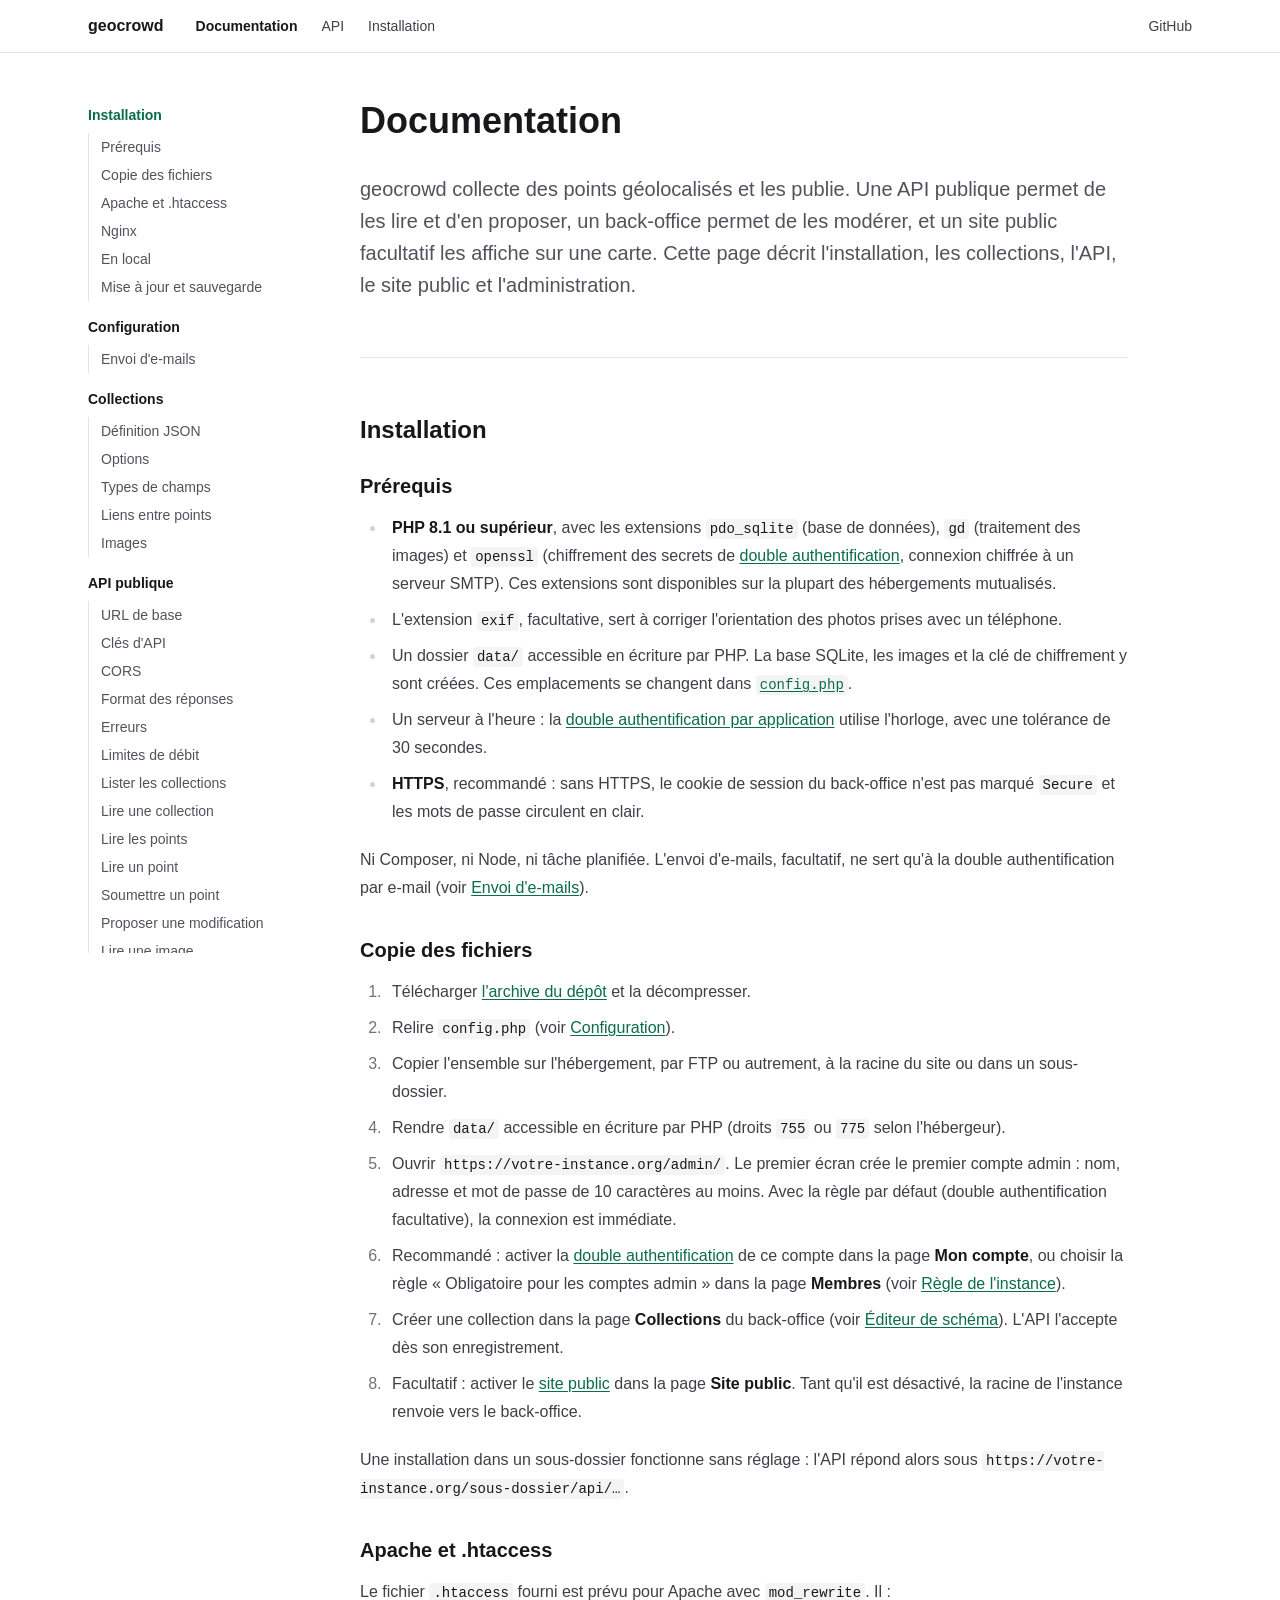
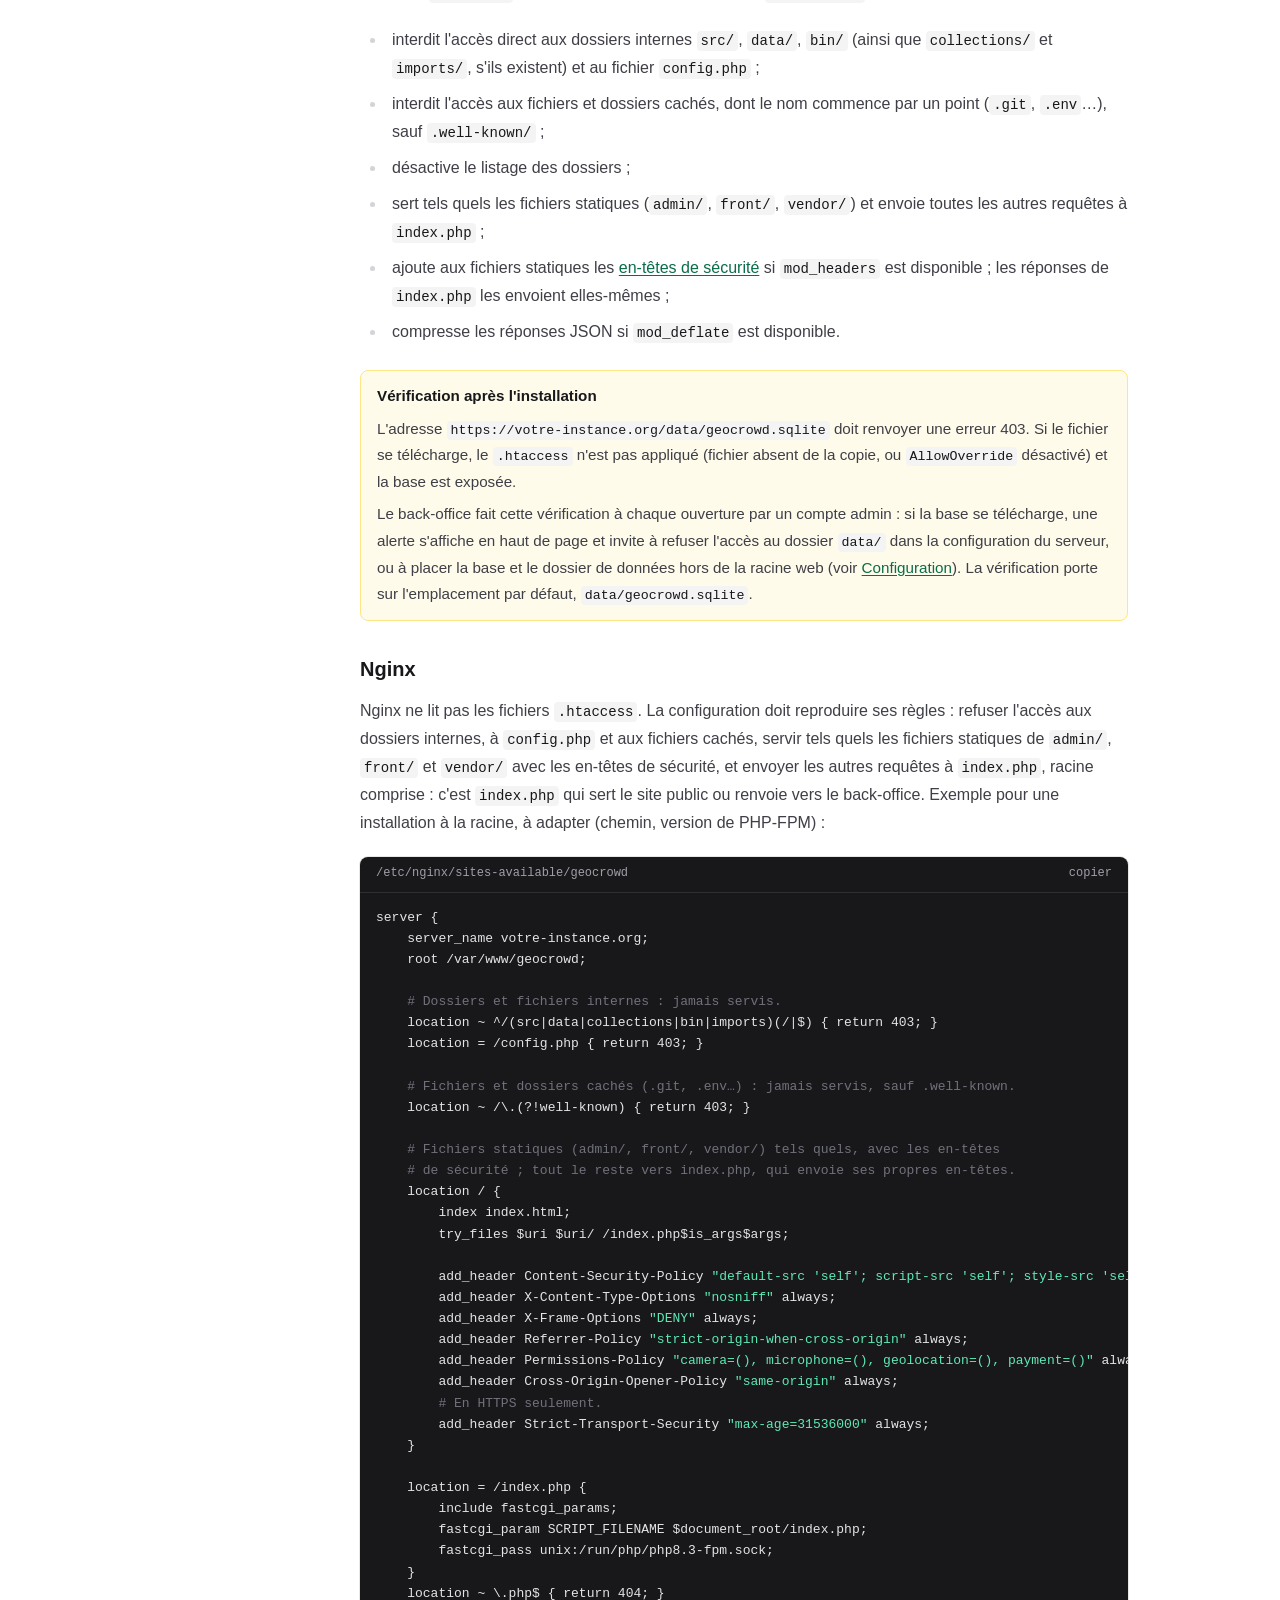
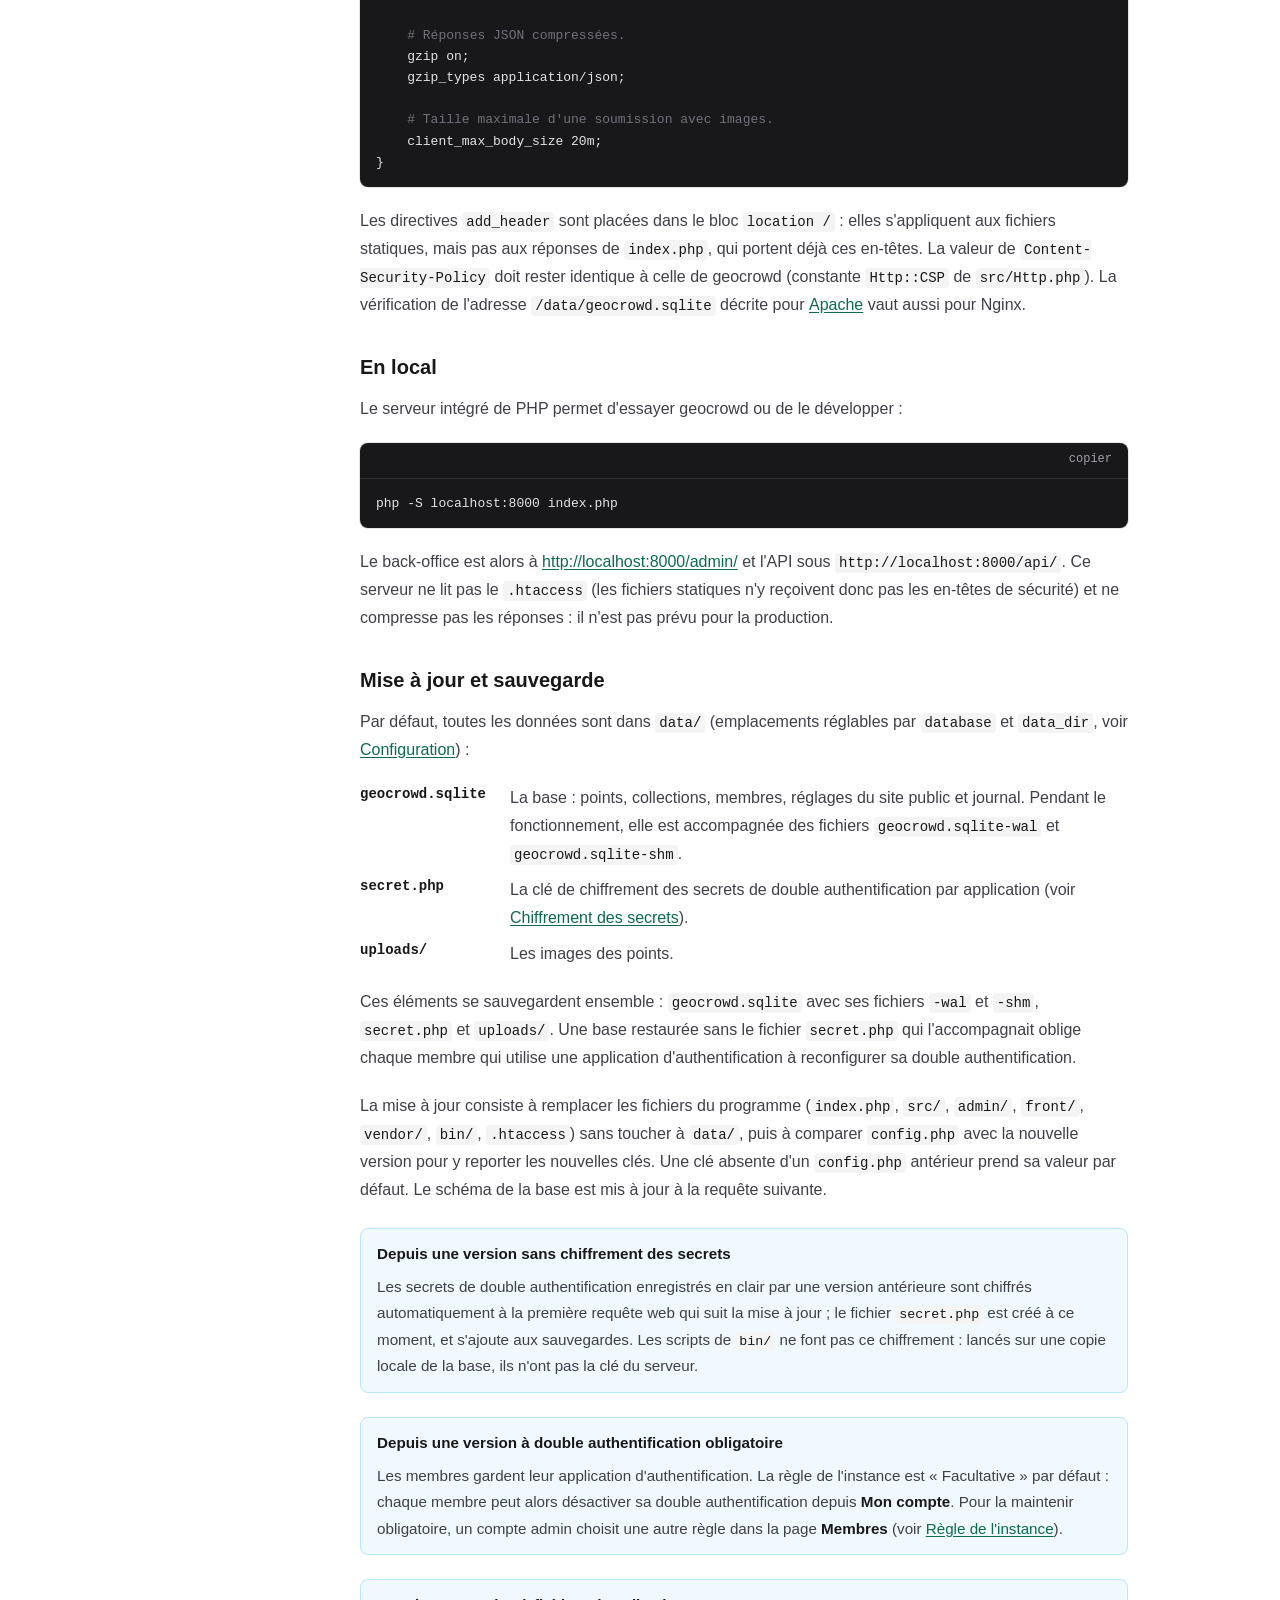
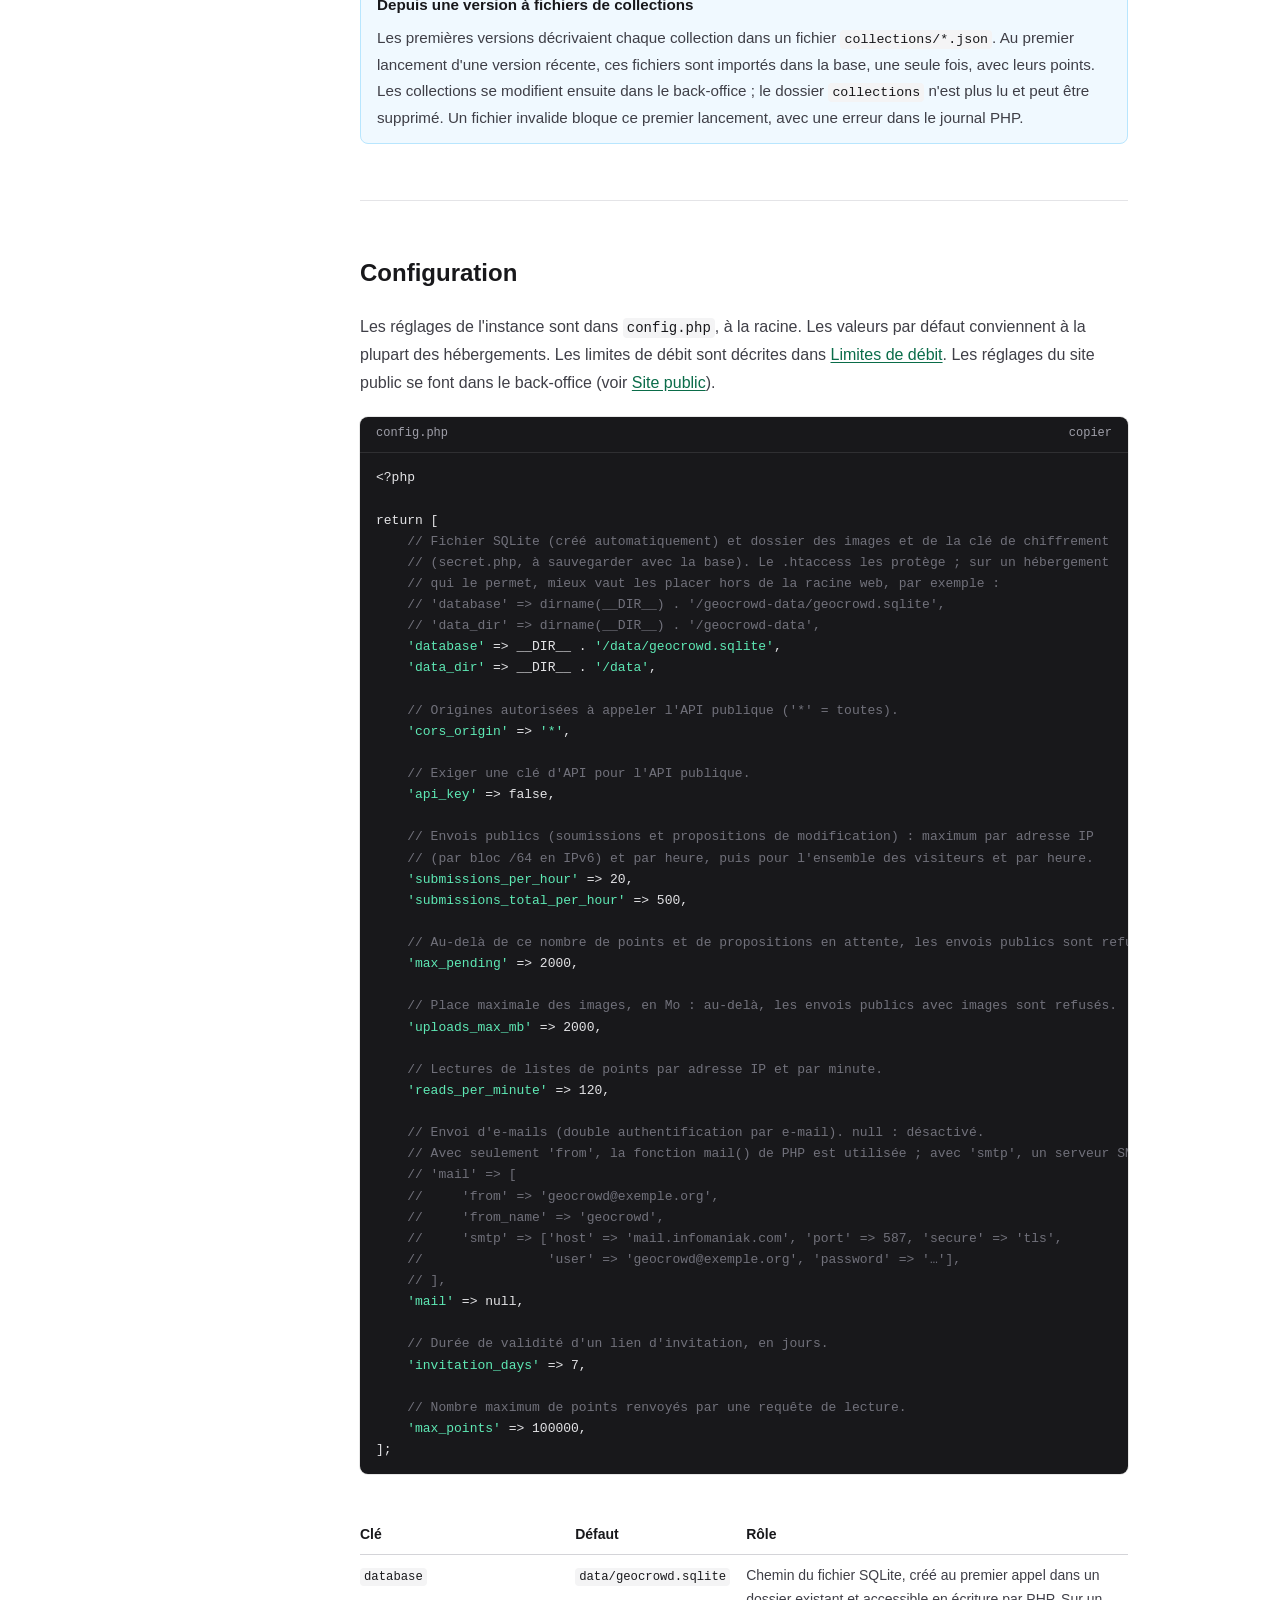
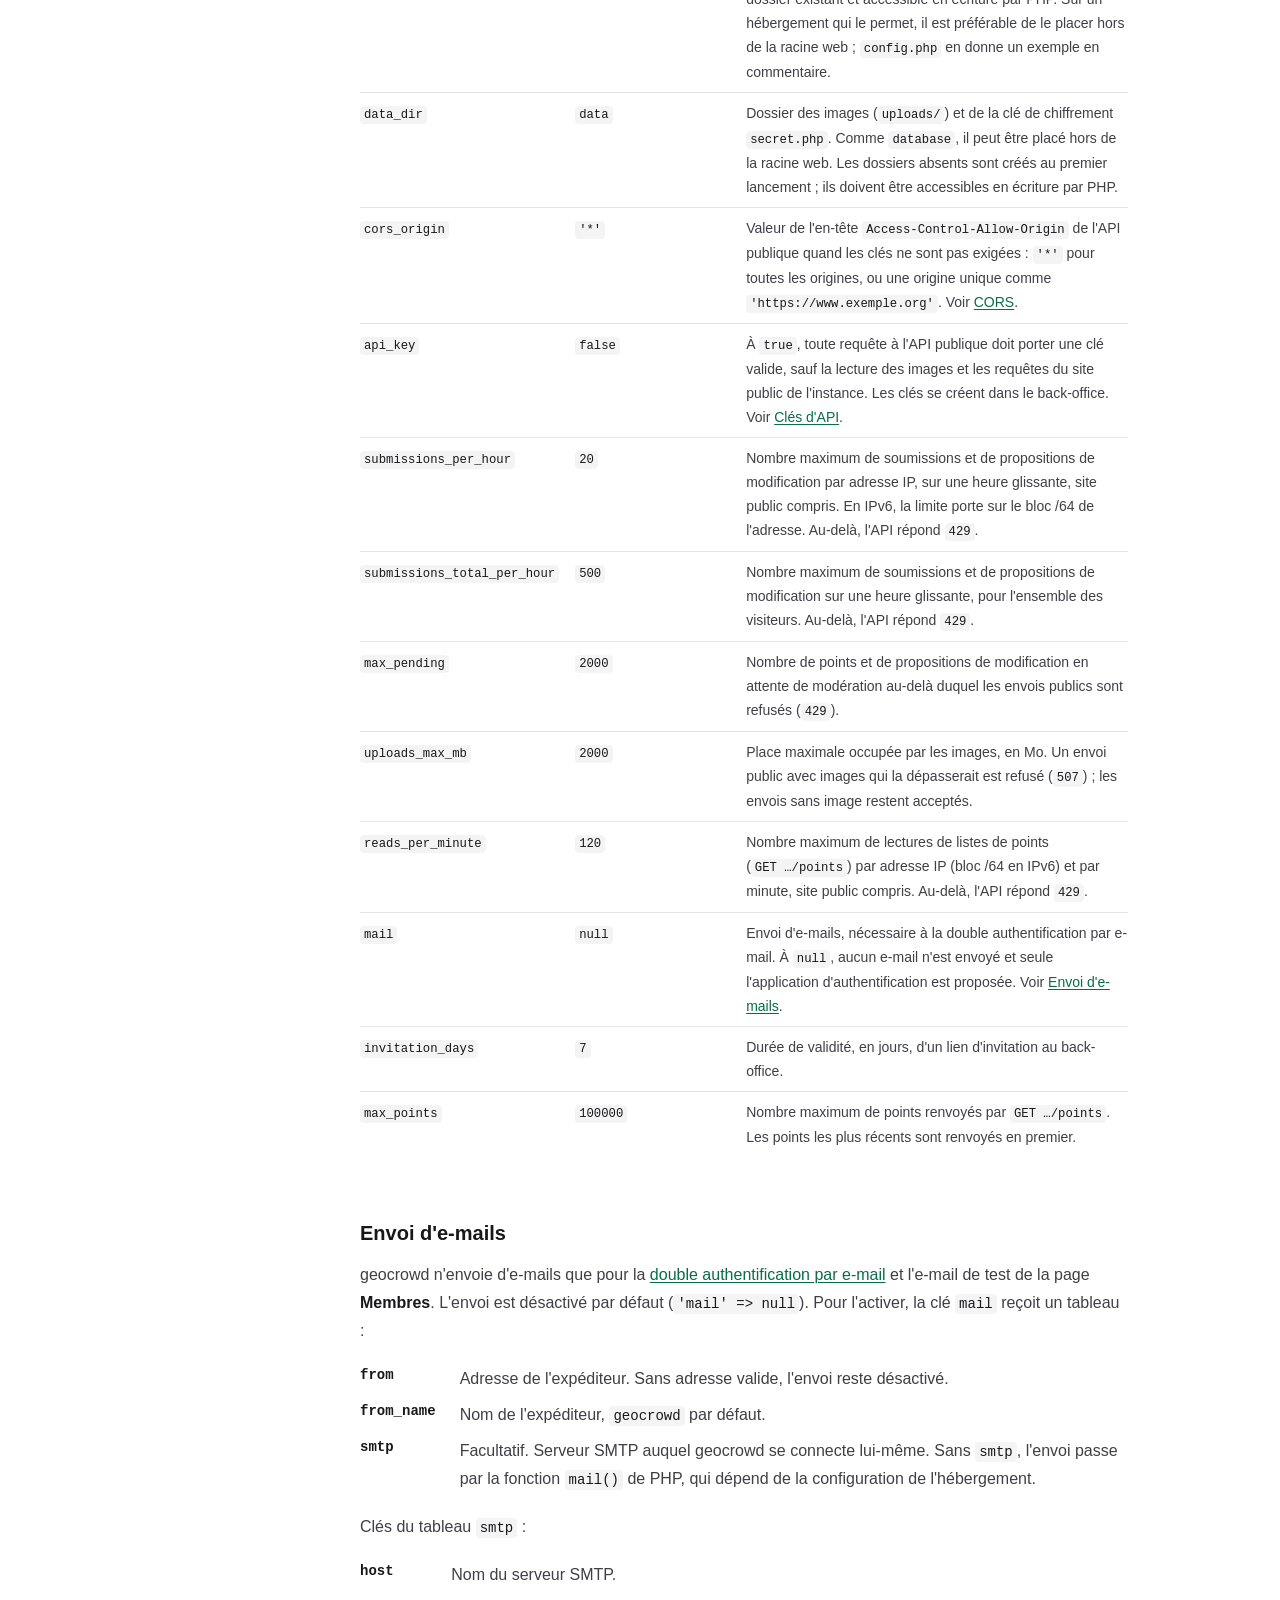
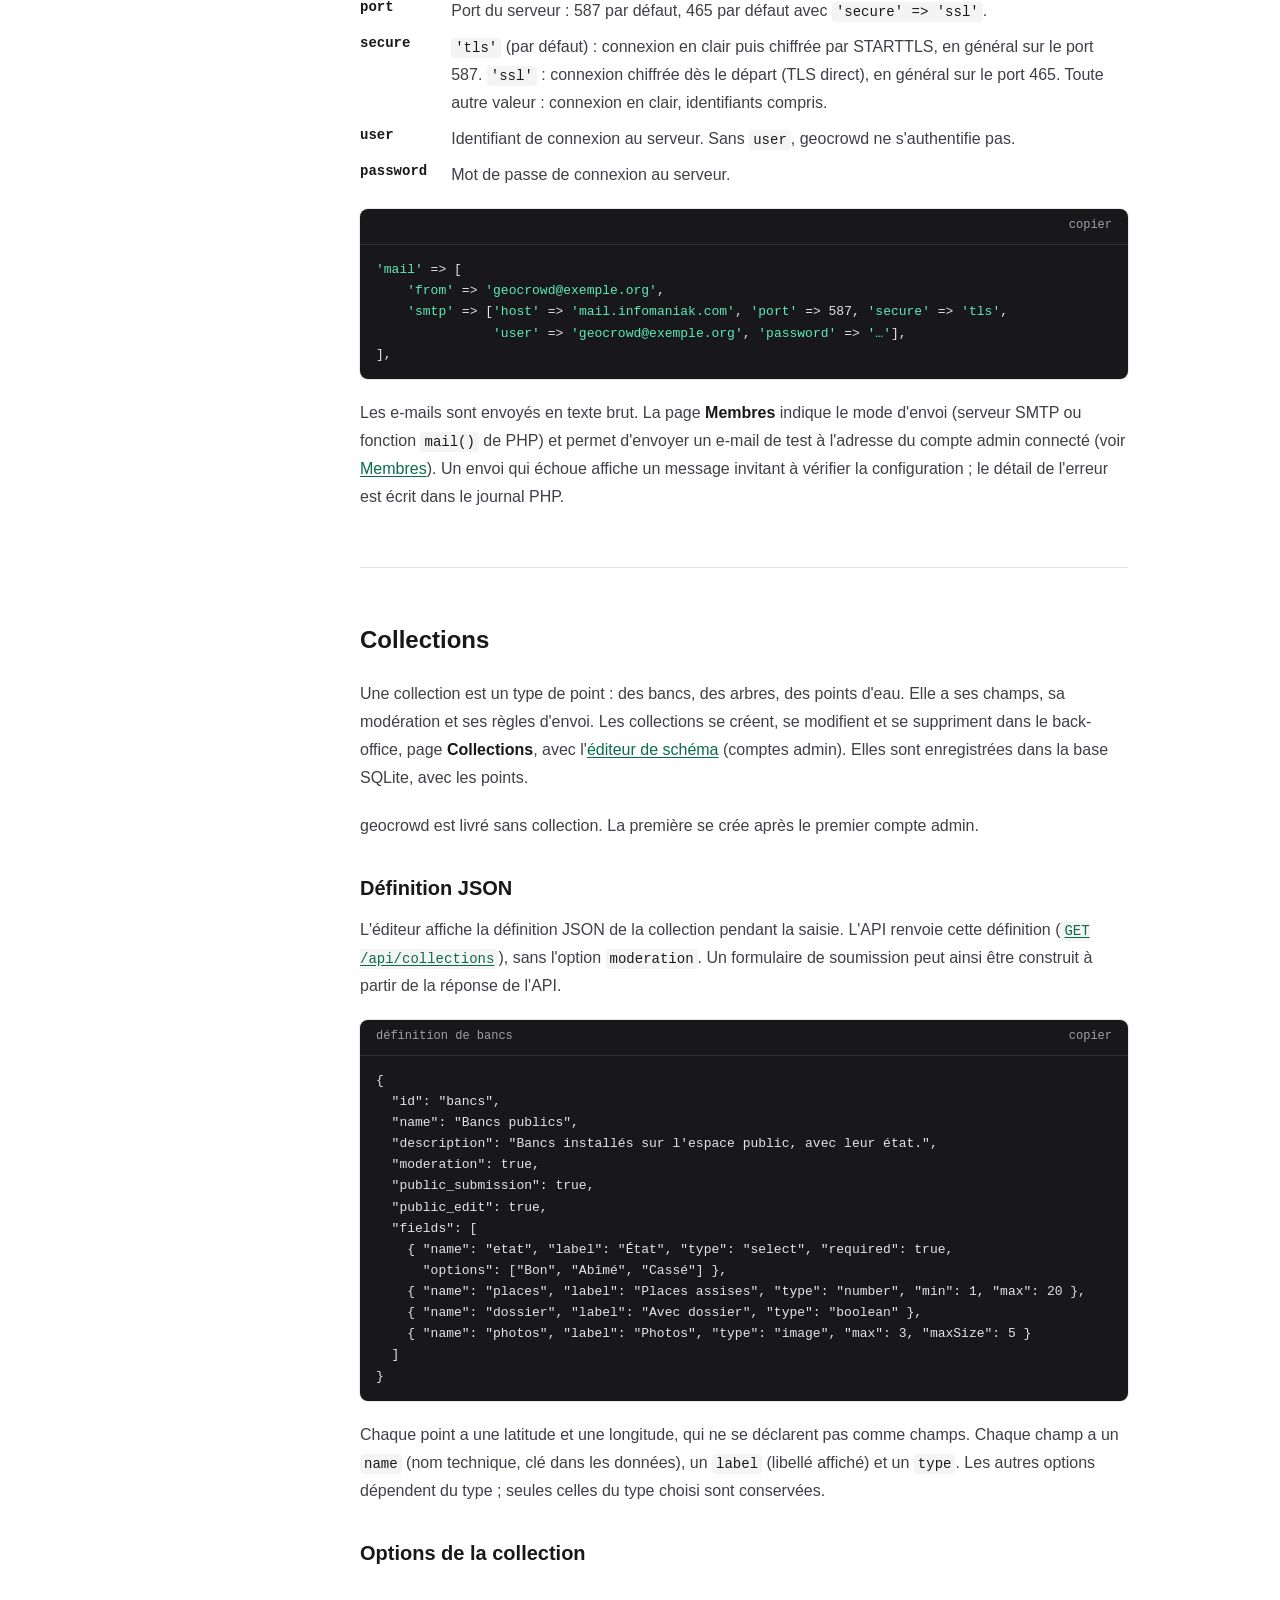
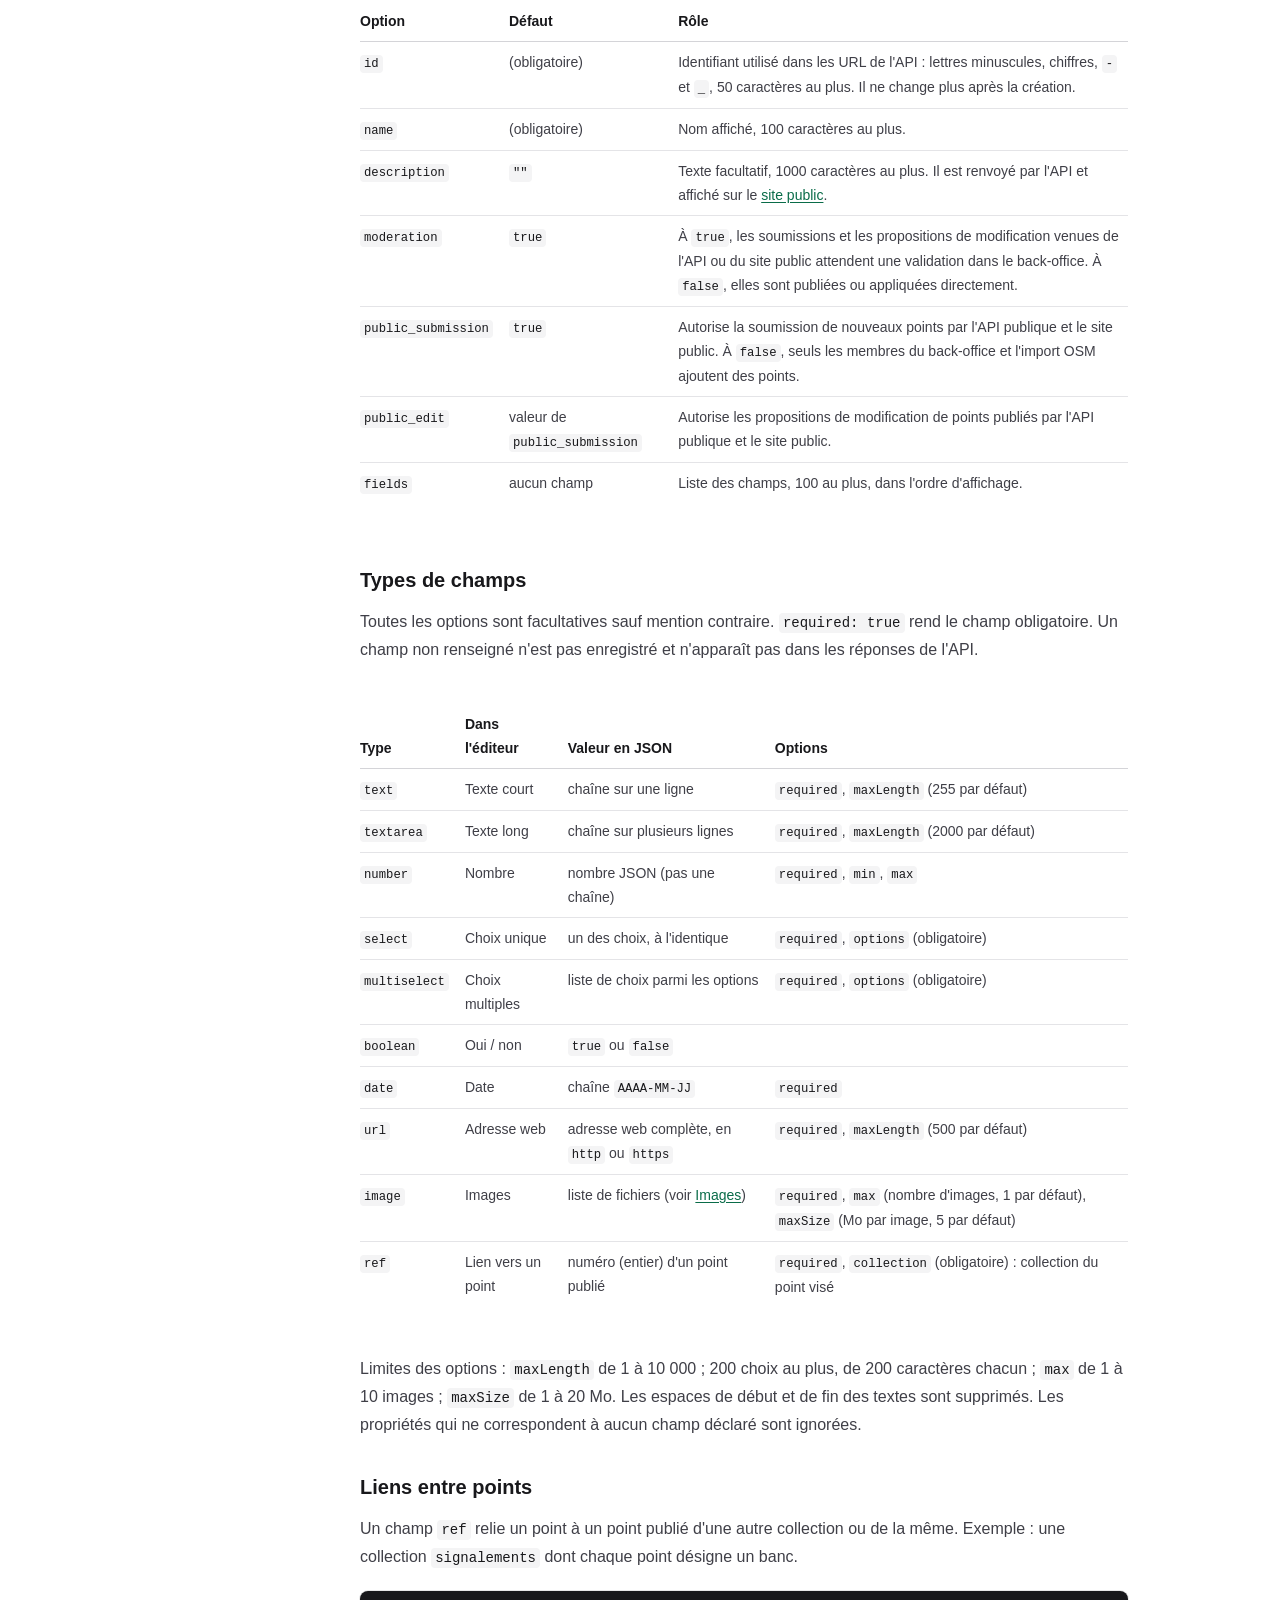
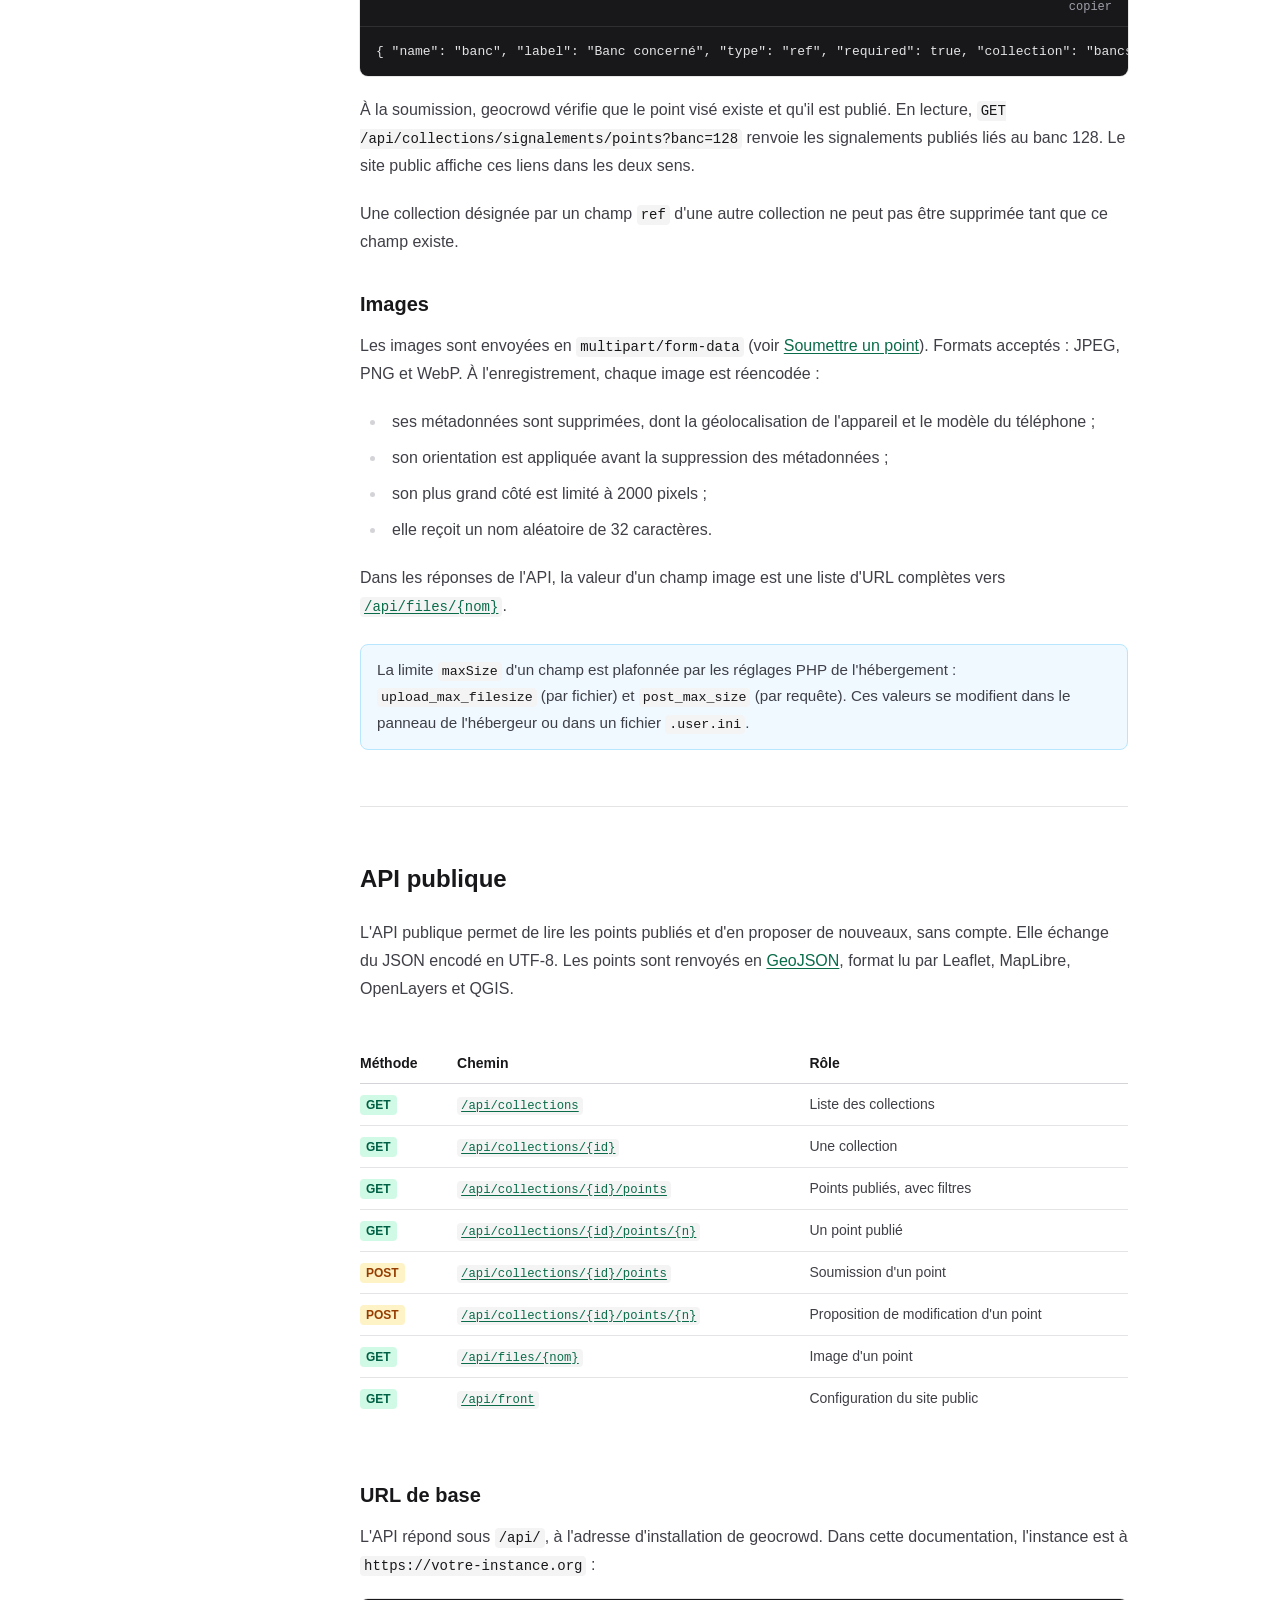
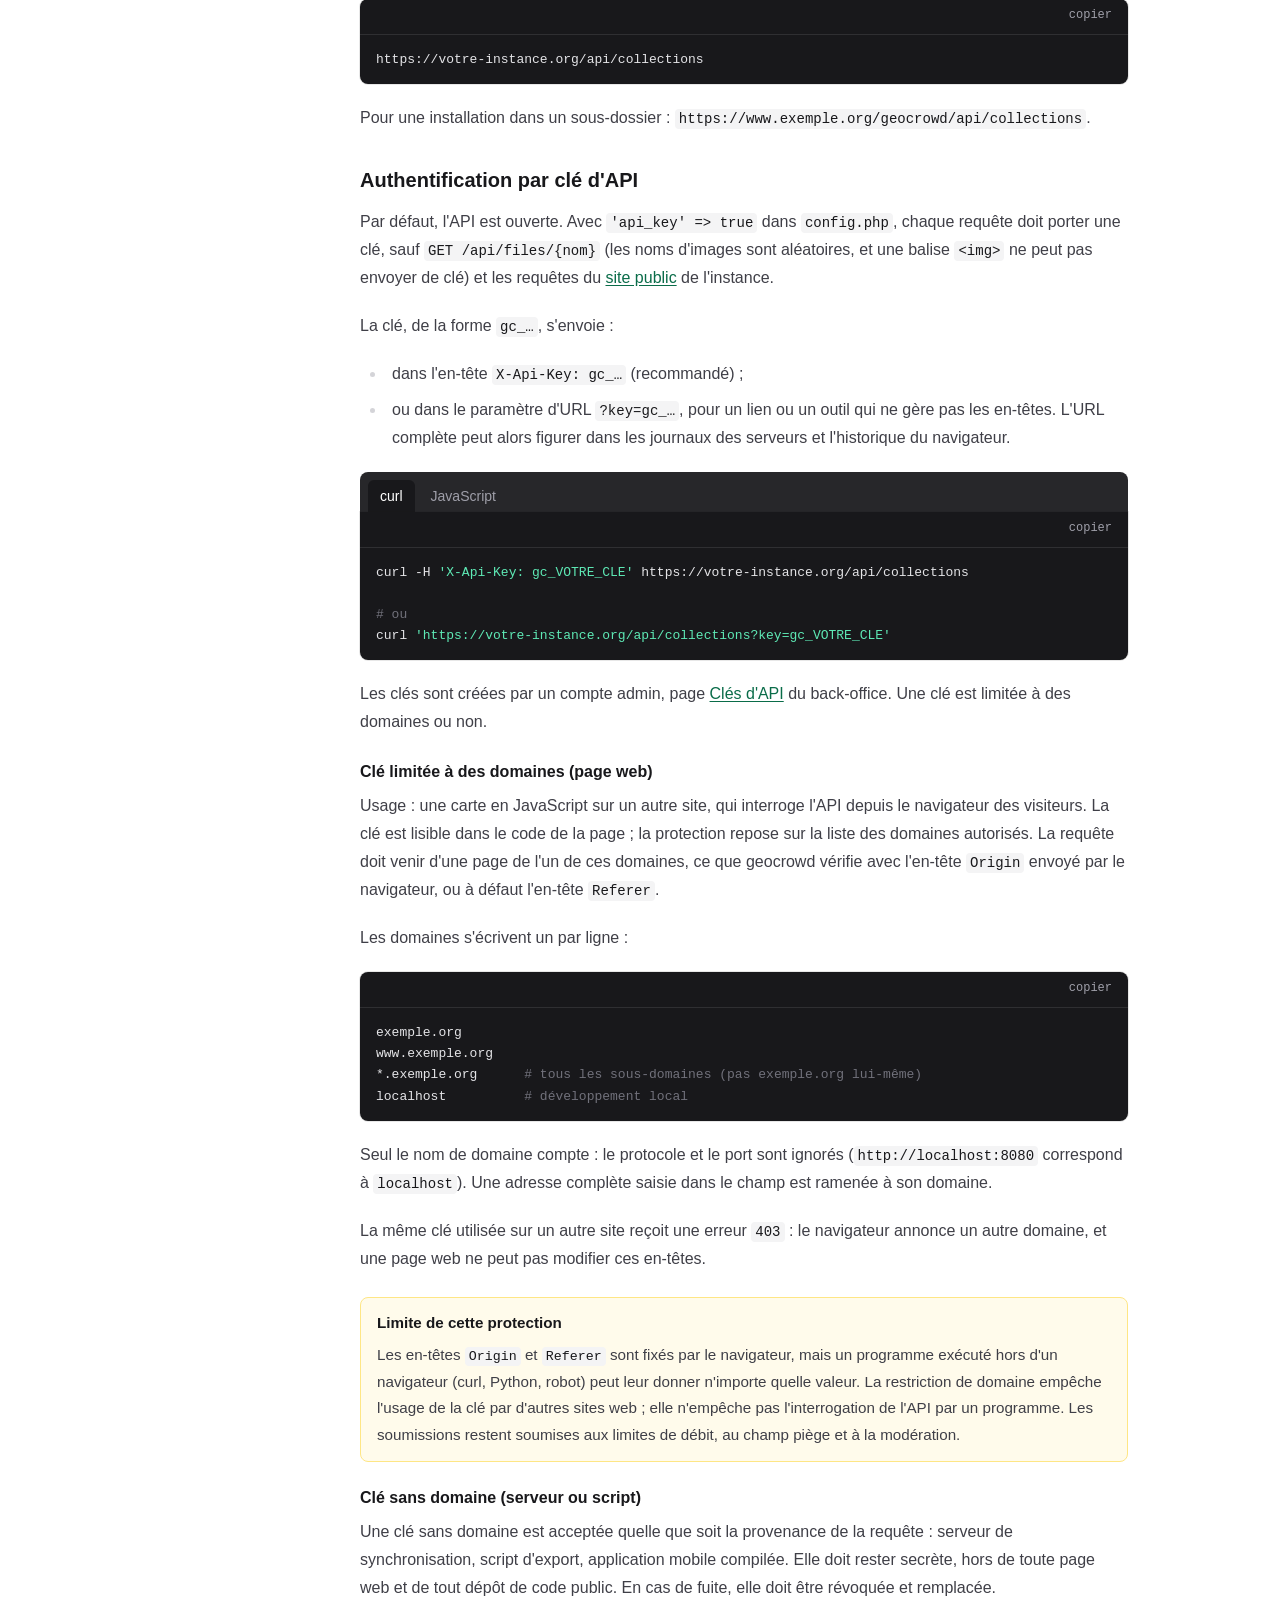
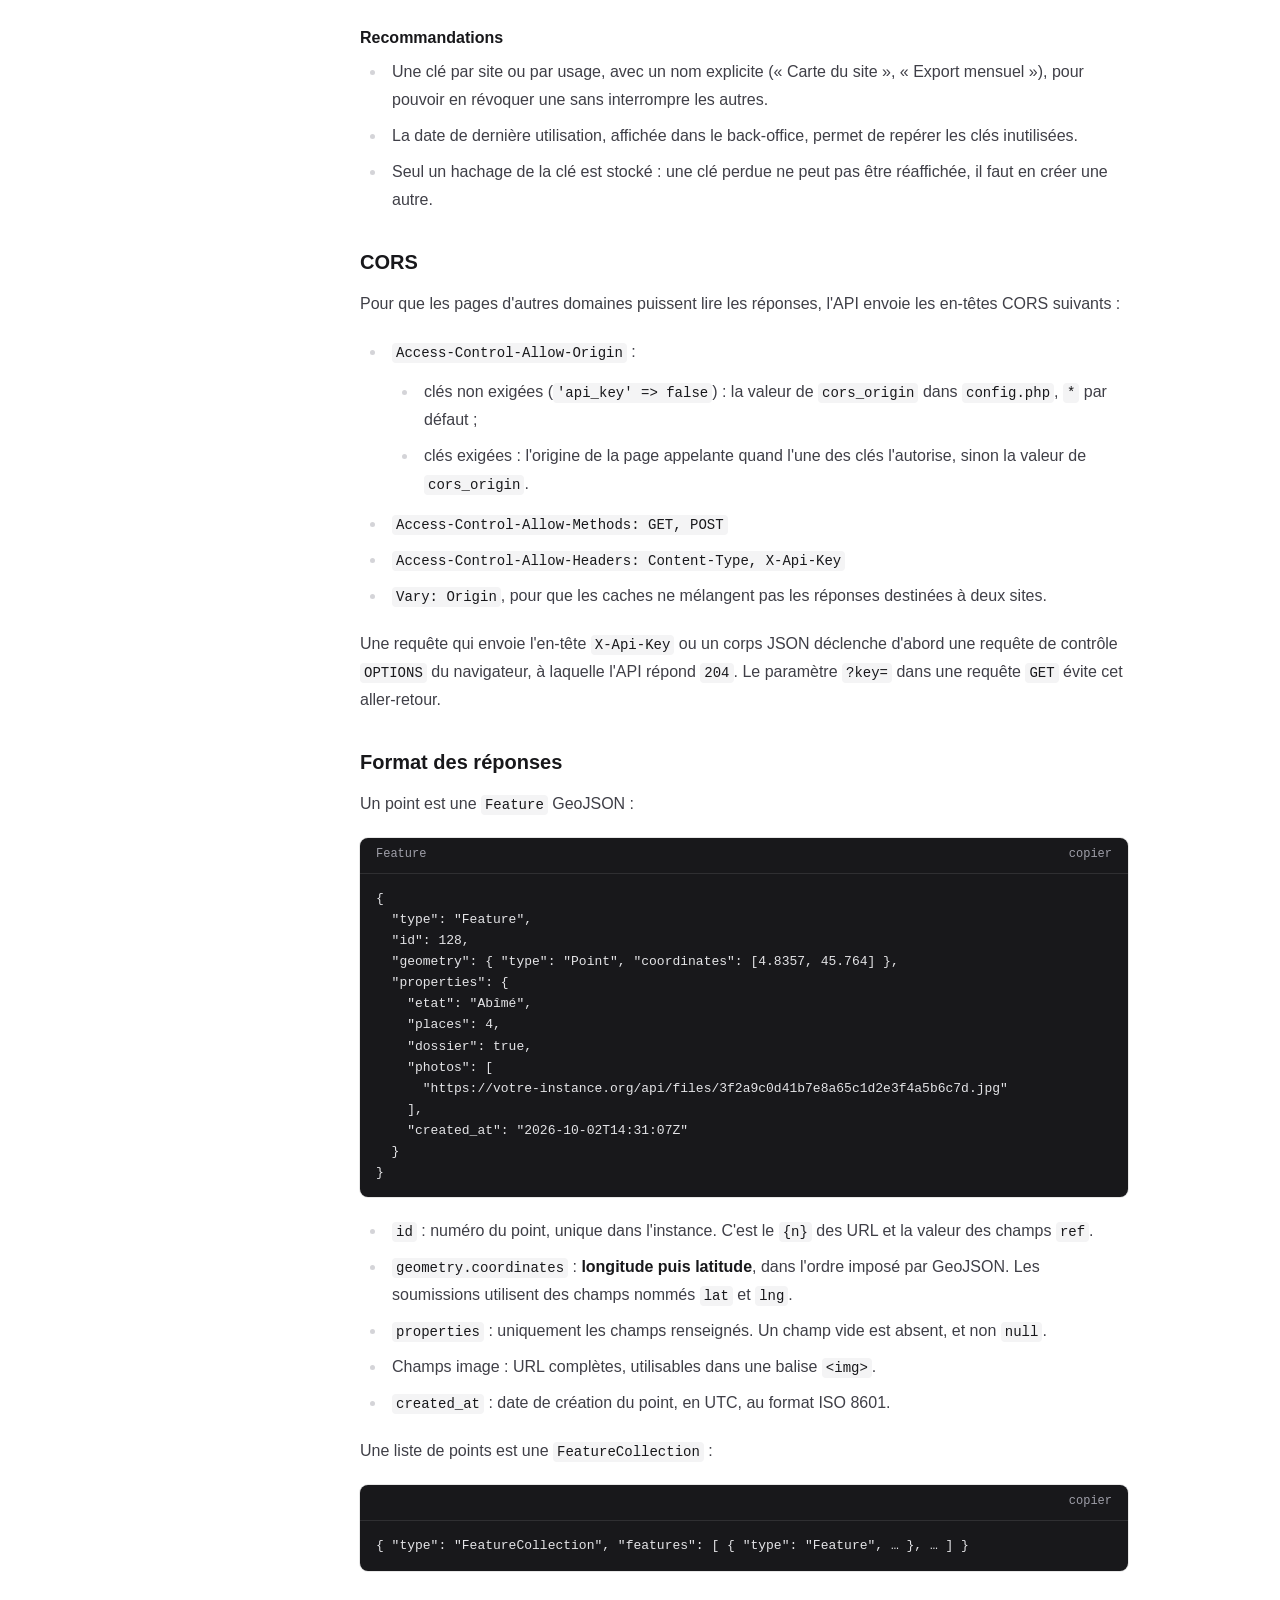
==== documentation.html @ 07855d60 "Site de présentation et documentation de geocrowd" ====
<!doctype html>
<html lang="fr">
<head>
  <meta charset="utf-8">
  <meta name="viewport" content="width=device-width, initial-scale=1">
  <title>Documentation · geocrowd</title>
  <meta name="description" content="Documentation de geocrowd, logiciel de collecte et de publication d'informations géolocalisées : installation, configuration, collections et éditeur de schéma, API publique GeoJSON, site public, back-office, double authentification, import OpenStreetMap.">
  <meta property="og:type" content="article">
  <meta property="og:locale" content="fr_FR">
  <meta property="og:site_name" content="geocrowd">
  <meta property="og:title" content="Documentation · geocrowd">
  <meta property="og:description" content="Installation, collections, API publique GeoJSON, site public, back-office et administration de geocrowd.">
  <meta property="og:url" content="https://geocrowd-api.org/documentation.html">
  <meta name="twitter:card" content="summary">
  <meta name="theme-color" content="#ffffff" media="(prefers-color-scheme: light)">
  <meta name="theme-color" content="#09090b" media="(prefers-color-scheme: dark)">
  <link rel="icon" href="favicon.svg" type="image/svg+xml">
  <link rel="stylesheet" href="style.css">
</head>
<body class="bg-white text-zinc-700 antialiased dark:bg-zinc-950 dark:text-zinc-300">
  <a class="sr-only focus:not-sr-only focus:absolute focus:top-2 focus:left-2 focus:z-50 focus:rounded focus:bg-zinc-900 focus:px-3 focus:py-2 focus:text-white" href="#contenu">Aller au contenu</a>

  <header class="border-b border-zinc-200 dark:border-zinc-800">
    <div class="mx-auto flex max-w-6xl flex-wrap items-center gap-x-8 gap-y-2 px-4 py-3.5 sm:px-6">
      <a class="font-semibold text-zinc-900 dark:text-white" href="./">geocrowd</a>
      <nav class="flex flex-wrap gap-x-6 gap-y-1 text-sm" aria-label="Navigation principale">
        <a class="font-semibold text-zinc-900 dark:text-white" href="documentation.html" aria-current="page">Documentation</a>
        <a class="hover:text-zinc-900 dark:hover:text-white" href="#api">API</a>
        <a class="hover:text-zinc-900 dark:hover:text-white" href="#installation">Installation</a>
      </nav>
      <a class="ml-auto text-sm hover:text-zinc-900 dark:hover:text-white" href="https://github.com/geocrowd/geocrowd">GitHub</a>
    </div>
  </header>

  <div class="mx-auto grid max-w-6xl grid-cols-1 px-4 sm:px-6 lg:grid-cols-[14rem_minmax(0,1fr)] lg:gap-x-12">
    <nav class="toc sticky top-0 z-10 -mx-4 border-b border-zinc-200 bg-white px-4 text-sm sm:-mx-6 sm:px-6 lg:mx-0 lg:max-h-screen lg:self-start lg:overflow-y-auto lg:border-0 lg:bg-transparent lg:px-0 lg:py-10 dark:border-zinc-800 dark:bg-zinc-950 lg:dark:bg-transparent" aria-label="Sommaire">
      <details open>
        <summary>Sommaire</summary>
        <ol>
          <li><a href="#installation">Installation</a>
            <ol>
              <li><a href="#prerequis">Prérequis</a></li>
              <li><a href="#installation-ftp">Copie des fichiers</a></li>
              <li><a href="#apache">Apache et .htaccess</a></li>
              <li><a href="#nginx">Nginx</a></li>
              <li><a href="#local">En local</a></li>
              <li><a href="#mise-a-jour">Mise à jour et sauvegarde</a></li>
            </ol>
          </li>
          <li><a href="#configuration">Configuration</a>
            <ol>
              <li><a href="#envoi-emails">Envoi d'e-mails</a></li>
            </ol>
          </li>
          <li><a href="#collections">Collections</a>
            <ol>
              <li><a href="#collections-format">Définition JSON</a></li>
              <li><a href="#collections-options">Options</a></li>
              <li><a href="#types-de-champs">Types de champs</a></li>
              <li><a href="#champs-ref">Liens entre points</a></li>
              <li><a href="#images">Images</a></li>
            </ol>
          </li>
          <li><a href="#api">API publique</a>
            <ol>
              <li><a href="#api-base">URL de base</a></li>
              <li><a href="#api-auth">Clés d'API</a></li>
              <li><a href="#api-cors">CORS</a></li>
              <li><a href="#api-format">Format des réponses</a></li>
              <li><a href="#api-erreurs">Erreurs</a></li>
              <li><a href="#api-limites">Limites de débit</a></li>
              <li><a href="#ep-collections">Lister les collections</a></li>
              <li><a href="#ep-collection">Lire une collection</a></li>
              <li><a href="#ep-points">Lire les points</a></li>
              <li><a href="#ep-point">Lire un point</a></li>
              <li><a href="#ep-soumettre">Soumettre un point</a></li>
              <li><a href="#ep-modifier">Proposer une modification</a></li>
              <li><a href="#ep-fichiers">Lire une image</a></li>
              <li><a href="#ep-front">Configuration du site public</a></li>
            </ol>
          </li>
          <li><a href="#leaflet">Exemple : carte Leaflet</a></li>
          <li><a href="#site-public">Site public</a>
            <ol>
              <li><a href="#site-public-reglages">Réglages</a></li>
              <li><a href="#site-public-contenu">Pages et formulaires</a></li>
              <li><a href="#site-public-envois">Ajouts et propositions</a></li>
              <li><a href="#site-public-cles">Clés d'API</a></li>
            </ol>
          </li>
          <li><a href="#back-office">Back-office</a>
            <ol>
              <li><a href="#roles">Rôles</a></li>
              <li><a href="#invitations">Invitations</a></li>
              <li><a href="#membres">Membres</a></li>
              <li><a href="#mon-compte">Mon compte</a></li>
              <li><a href="#moderation">Modération</a></li>
              <li><a href="#modifications">Modifications</a></li>
              <li><a href="#editeur-schema">Éditeur de schéma</a></li>
              <li><a href="#cles-api">Clés d'API</a></li>
              <li><a href="#journal">Journal</a></li>
            </ol>
          </li>
          <li><a href="#double-authentification">Double authentification</a>
            <ol>
              <li><a href="#regle-2fa">Règle de l'instance</a></li>
              <li><a href="#methodes-2fa">Méthodes</a></li>
              <li><a href="#totp-activation">Activation</a></li>
              <li><a href="#connexion-2fa">Connexion</a></li>
              <li><a href="#desactivation-2fa">Désactivation</a></li>
              <li><a href="#codes-de-secours">Codes de secours</a></li>
              <li><a href="#recuperation">Second facteur perdu</a></li>
              <li><a href="#tentatives">Tentatives limitées</a></li>
              <li><a href="#chiffrement-secrets">Chiffrement des secrets</a></li>
            </ol>
          </li>
          <li><a href="#osm">Import OpenStreetMap</a></li>
          <li><a href="#securite">Sécurité et vie privée</a></li>
          <li><a href="#licence">Licence</a></li>
        </ol>
      </details>
    </nav>

    <main class="doc prose prose-zinc min-w-0 max-w-3xl py-10 lg:py-12 dark:prose-invert prose-a:text-accent prose-a:underline-offset-2 dark:prose-a:text-accent-dark prose-code:font-normal prose-code:before:content-none prose-code:after:content-none prose-h2:text-2xl" id="contenu">
      <h1>Documentation</h1>
      <p class="lead">geocrowd collecte des points géolocalisés et les publie. Une API publique permet de les lire et d'en proposer, un back-office permet de les modérer, et un site public facultatif les affiche sur une carte. Cette page décrit l'installation, les collections, l'API, le site public et l'administration.</p>

      <!-- ============================================================ -->
      <section>
        <h2 id="installation">Installation</h2>

        <h3 id="prerequis">Prérequis</h3>
        <ul>
          <li><strong>PHP 8.1 ou supérieur</strong>, avec les extensions <code>pdo_sqlite</code> (base de données), <code>gd</code> (traitement des images) et <code>openssl</code> (chiffrement des secrets de <a href="#chiffrement-secrets">double authentification</a>, connexion chiffrée à un serveur SMTP). Ces extensions sont disponibles sur la plupart des hébergements mutualisés.</li>
          <li>L'extension <code>exif</code>, facultative, sert à corriger l'orientation des photos prises avec un téléphone.</li>
          <li>Un dossier <code>data/</code> accessible en écriture par PHP. La base SQLite, les images et la clé de chiffrement y sont créées. Ces emplacements se changent dans <a href="#configuration"><code>config.php</code></a>.</li>
          <li>Un serveur à l'heure : la <a href="#methodes-2fa">double authentification par application</a> utilise l'horloge, avec une tolérance de 30 secondes.</li>
          <li><strong>HTTPS</strong>, recommandé : sans HTTPS, le cookie de session du back-office n'est pas marqué <code>Secure</code> et les mots de passe circulent en clair.</li>
        </ul>
        <p>Ni Composer, ni Node, ni tâche planifiée. L'envoi d'e-mails, facultatif, ne sert qu'à la double authentification par e-mail (voir <a href="#envoi-emails">Envoi d'e-mails</a>).</p>

        <h3 id="installation-ftp">Copie des fichiers</h3>
        <ol>
          <li>Télécharger <a href="https://github.com/geocrowd/geocrowd/archive/refs/heads/main.zip">l'archive du dépôt</a> et la décompresser.</li>
          <li>Relire <code>config.php</code> (voir <a href="#configuration">Configuration</a>).</li>
          <li>Copier l'ensemble sur l'hébergement, par FTP ou autrement, à la racine du site ou dans un sous-dossier.</li>
          <li>Rendre <code>data/</code> accessible en écriture par PHP (droits <code>755</code> ou <code>775</code> selon l'hébergeur).</li>
          <li>Ouvrir <code>https://votre-instance.org/admin/</code>. Le premier écran crée le premier compte admin : nom, adresse et mot de passe de 10 caractères au moins. Avec la règle par défaut (double authentification facultative), la connexion est immédiate.</li>
          <li>Recommandé : activer la <a href="#double-authentification">double authentification</a> de ce compte dans la page <strong>Mon compte</strong>, ou choisir la règle « Obligatoire pour les comptes admin » dans la page <strong>Membres</strong> (voir <a href="#regle-2fa">Règle de l'instance</a>).</li>
          <li>Créer une collection dans la page <strong>Collections</strong> du back-office (voir <a href="#editeur-schema">Éditeur de schéma</a>). L'API l'accepte dès son enregistrement.</li>
          <li>Facultatif : activer le <a href="#site-public">site public</a> dans la page <strong>Site public</strong>. Tant qu'il est désactivé, la racine de l'instance renvoie vers le back-office.</li>
        </ol>
        <p>Une installation dans un sous-dossier fonctionne sans réglage : l'API répond alors sous <code>https://votre-instance.org/sous-dossier/api/…</code>.</p>

        <h3 id="apache">Apache et .htaccess</h3>
        <p>Le fichier <code>.htaccess</code> fourni est prévu pour Apache avec <code>mod_rewrite</code>. Il :</p>
        <ul>
          <li>interdit l'accès direct aux dossiers internes <code>src/</code>, <code>data/</code>, <code>bin/</code> (ainsi que <code>collections/</code> et <code>imports/</code>, s'ils existent) et au fichier <code>config.php</code> ;</li>
          <li>interdit l'accès aux fichiers et dossiers cachés, dont le nom commence par un point (<code>.git</code>, <code>.env</code>…), sauf <code>.well-known/</code> ;</li>
          <li>désactive le listage des dossiers ;</li>
          <li>sert tels quels les fichiers statiques (<code>admin/</code>, <code>front/</code>, <code>vendor/</code>) et envoie toutes les autres requêtes à <code>index.php</code> ;</li>
          <li>ajoute aux fichiers statiques les <a href="#securite-en-tetes">en-têtes de sécurité</a> si <code>mod_headers</code> est disponible ; les réponses de <code>index.php</code> les envoient elles-mêmes ;</li>
          <li>compresse les réponses JSON si <code>mod_deflate</code> est disponible.</li>
        </ul>
        <div class="warn">
          <strong>Vérification après l'installation</strong>
          <p>L'adresse <code>https://votre-instance.org/data/geocrowd.sqlite</code> doit renvoyer une erreur 403. Si le fichier se télécharge, le <code>.htaccess</code> n'est pas appliqué (fichier absent de la copie, ou <code>AllowOverride</code> désactivé) et la base est exposée.</p>
          <p>Le back-office fait cette vérification à chaque ouverture par un compte admin : si la base se télécharge, une alerte s'affiche en haut de page et invite à refuser l'accès au dossier <code>data/</code> dans la configuration du serveur, ou à placer la base et le dossier de données hors de la racine web (voir <a href="#configuration">Configuration</a>). La vérification porte sur l'emplacement par défaut, <code>data/geocrowd.sqlite</code>.</p>
        </div>

        <h3 id="nginx">Nginx</h3>
        <p>Nginx ne lit pas les fichiers <code>.htaccess</code>. La configuration doit reproduire ses règles : refuser l'accès aux dossiers internes, à <code>config.php</code> et aux fichiers cachés, servir tels quels les fichiers statiques de <code>admin/</code>, <code>front/</code> et <code>vendor/</code> avec les en-têtes de sécurité, et envoyer les autres requêtes à <code>index.php</code>, racine comprise : c'est <code>index.php</code> qui sert le site public ou renvoie vers le back-office. Exemple pour une installation à la racine, à adapter (chemin, version de PHP-FPM) :</p>
        <div class="code">
          <div class="code-title">/etc/nginx/sites-available/geocrowd</div>
<pre><code>server {
    server_name votre-instance.org;
    root /var/www/geocrowd;

    <span class="c"># Dossiers et fichiers internes : jamais servis.</span>
    location ~ ^/(src|data|collections|bin|imports)(/|$) { return 403; }
    location = /config.php { return 403; }

    <span class="c"># Fichiers et dossiers cachés (.git, .env…) : jamais servis, sauf .well-known.</span>
    location ~ /\.(?!well-known) { return 403; }

    <span class="c"># Fichiers statiques (admin/, front/, vendor/) tels quels, avec les en-têtes</span>
    <span class="c"># de sécurité ; tout le reste vers index.php, qui envoie ses propres en-têtes.</span>
    location / {
        index index.html;
        try_files $uri $uri/ /index.php$is_args$args;

        add_header Content-Security-Policy <span class="s">"default-src 'self'; script-src 'self'; style-src 'self'; img-src 'self' data: blob: https://tile.openstreetmap.org; font-src 'self'; connect-src 'self' https://nominatim.openstreetmap.org; object-src 'none'; base-uri 'self'; form-action 'self'; frame-ancestors 'none'"</span> always;
        add_header X-Content-Type-Options <span class="s">"nosniff"</span> always;
        add_header X-Frame-Options <span class="s">"DENY"</span> always;
        add_header Referrer-Policy <span class="s">"strict-origin-when-cross-origin"</span> always;
        add_header Permissions-Policy <span class="s">"camera=(), microphone=(), geolocation=(), payment=()"</span> always;
        add_header Cross-Origin-Opener-Policy <span class="s">"same-origin"</span> always;
        <span class="c"># En HTTPS seulement.</span>
        add_header Strict-Transport-Security <span class="s">"max-age=31536000"</span> always;
    }

    location = /index.php {
        include fastcgi_params;
        fastcgi_param SCRIPT_FILENAME $document_root/index.php;
        fastcgi_pass unix:/run/php/php8.3-fpm.sock;
    }
    location ~ \.php$ { return 404; }

    <span class="c"># Réponses JSON compressées.</span>
    gzip on;
    gzip_types application/json;

    <span class="c"># Taille maximale d'une soumission avec images.</span>
    client_max_body_size 20m;
}</code></pre>
        </div>
        <p>Les directives <code>add_header</code> sont placées dans le bloc <code>location /</code> : elles s'appliquent aux fichiers statiques, mais pas aux réponses de <code>index.php</code>, qui portent déjà ces en-têtes. La valeur de <code>Content-Security-Policy</code> doit rester identique à celle de geocrowd (constante <code>Http::CSP</code> de <code>src/Http.php</code>). La vérification de l'adresse <code>/data/geocrowd.sqlite</code> décrite pour <a href="#apache">Apache</a> vaut aussi pour Nginx.</p>

        <h3 id="local">En local</h3>
        <p>Le serveur intégré de PHP permet d'essayer geocrowd ou de le développer :</p>
<pre><code>php -S localhost:8000 index.php</code></pre>
        <p>Le back-office est alors à <a href="http://localhost:8000/admin/">http://localhost:8000/admin/</a> et l'API sous <code>http://localhost:8000/api/</code>. Ce serveur ne lit pas le <code>.htaccess</code> (les fichiers statiques n'y reçoivent donc pas les en-têtes de sécurité) et ne compresse pas les réponses : il n'est pas prévu pour la production.</p>

        <h3 id="mise-a-jour">Mise à jour et sauvegarde</h3>
        <p>Par défaut, toutes les données sont dans <code>data/</code> (emplacements réglables par <code>database</code> et <code>data_dir</code>, voir <a href="#configuration">Configuration</a>) :</p>
        <dl class="params">
          <dt>geocrowd.sqlite</dt>
          <dd>La base : points, collections, membres, réglages du site public et journal. Pendant le fonctionnement, elle est accompagnée des fichiers <code>geocrowd.sqlite-wal</code> et <code>geocrowd.sqlite-shm</code>.</dd>
          <dt>secret.php</dt>
          <dd>La clé de chiffrement des secrets de double authentification par application (voir <a href="#chiffrement-secrets">Chiffrement des secrets</a>).</dd>
          <dt>uploads/</dt>
          <dd>Les images des points.</dd>
        </dl>
        <p>Ces éléments se sauvegardent ensemble : <code>geocrowd.sqlite</code> avec ses fichiers <code>-wal</code> et <code>-shm</code>, <code>secret.php</code> et <code>uploads/</code>. Une base restaurée sans le fichier <code>secret.php</code> qui l'accompagnait oblige chaque membre qui utilise une application d'authentification à reconfigurer sa double authentification.</p>
        <p>La mise à jour consiste à remplacer les fichiers du programme (<code>index.php</code>, <code>src/</code>, <code>admin/</code>, <code>front/</code>, <code>vendor/</code>, <code>bin/</code>, <code>.htaccess</code>) sans toucher à <code>data/</code>, puis à comparer <code>config.php</code> avec la nouvelle version pour y reporter les nouvelles clés. Une clé absente d'un <code>config.php</code> antérieur prend sa valeur par défaut. Le schéma de la base est mis à jour à la requête suivante.</p>
        <div class="note">
          <strong>Depuis une version sans chiffrement des secrets</strong>
          <p>Les secrets de double authentification enregistrés en clair par une version antérieure sont chiffrés automatiquement à la première requête web qui suit la mise à jour ; le fichier <code>secret.php</code> est créé à ce moment, et s'ajoute aux sauvegardes. Les scripts de <code>bin/</code> ne font pas ce chiffrement : lancés sur une copie locale de la base, ils n'ont pas la clé du serveur.</p>
        </div>
        <div class="note">
          <strong>Depuis une version à double authentification obligatoire</strong>
          <p>Les membres gardent leur application d'authentification. La règle de l'instance est « Facultative » par défaut : chaque membre peut alors désactiver sa double authentification depuis <strong>Mon compte</strong>. Pour la maintenir obligatoire, un compte admin choisit une autre règle dans la page <strong>Membres</strong> (voir <a href="#regle-2fa">Règle de l'instance</a>).</p>
        </div>
        <div class="note">
          <strong>Depuis une version à fichiers de collections</strong>
          <p>Les premières versions décrivaient chaque collection dans un fichier <code>collections/*.json</code>. Au premier lancement d'une version récente, ces fichiers sont importés dans la base, une seule fois, avec leurs points. Les collections se modifient ensuite dans le back-office ; le dossier <code>collections</code> n'est plus lu et peut être supprimé. Un fichier invalide bloque ce premier lancement, avec une erreur dans le journal PHP.</p>
        </div>
      </section>

      <!-- ============================================================ -->
      <section>
        <h2 id="configuration">Configuration</h2>
        <p>Les réglages de l'instance sont dans <code>config.php</code>, à la racine. Les valeurs par défaut conviennent à la plupart des hébergements. Les limites de débit sont décrites dans <a href="#api-limites">Limites de débit</a>. Les réglages du site public se font dans le back-office (voir <a href="#site-public-reglages">Site public</a>).</p>
        <div class="code">
          <div class="code-title">config.php</div>
<pre><code>&lt;?php

return [
    <span class="c">// Fichier SQLite (créé automatiquement) et dossier des images et de la clé de chiffrement</span>
    <span class="c">// (secret.php, à sauvegarder avec la base). Le .htaccess les protège ; sur un hébergement</span>
    <span class="c">// qui le permet, mieux vaut les placer hors de la racine web, par exemple :</span>
    <span class="c">// 'database' =&gt; dirname(__DIR__) . '/geocrowd-data/geocrowd.sqlite',</span>
    <span class="c">// 'data_dir' =&gt; dirname(__DIR__) . '/geocrowd-data',</span>
    <span class="s">'database'</span> =&gt; __DIR__ . <span class="s">'/data/geocrowd.sqlite'</span>,
    <span class="s">'data_dir'</span> =&gt; __DIR__ . <span class="s">'/data'</span>,

    <span class="c">// Origines autorisées à appeler l'API publique ('*' = toutes).</span>
    <span class="s">'cors_origin'</span> =&gt; <span class="s">'*'</span>,

    <span class="c">// Exiger une clé d'API pour l'API publique.</span>
    <span class="s">'api_key'</span> =&gt; false,

    <span class="c">// Envois publics (soumissions et propositions de modification) : maximum par adresse IP</span>
    <span class="c">// (par bloc /64 en IPv6) et par heure, puis pour l'ensemble des visiteurs et par heure.</span>
    <span class="s">'submissions_per_hour'</span> =&gt; 20,
    <span class="s">'submissions_total_per_hour'</span> =&gt; 500,

    <span class="c">// Au-delà de ce nombre de points et de propositions en attente, les envois publics sont refusés.</span>
    <span class="s">'max_pending'</span> =&gt; 2000,

    <span class="c">// Place maximale des images, en Mo : au-delà, les envois publics avec images sont refusés.</span>
    <span class="s">'uploads_max_mb'</span> =&gt; 2000,

    <span class="c">// Lectures de listes de points par adresse IP et par minute.</span>
    <span class="s">'reads_per_minute'</span> =&gt; 120,

    <span class="c">// Envoi d'e-mails (double authentification par e-mail). null : désactivé.</span>
    <span class="c">// Avec seulement 'from', la fonction mail() de PHP est utilisée ; avec 'smtp', un serveur SMTP.</span>
    <span class="c">// 'mail' =&gt; [</span>
    <span class="c">//     'from' =&gt; 'geocrowd@exemple.org',</span>
    <span class="c">//     'from_name' =&gt; 'geocrowd',</span>
    <span class="c">//     'smtp' =&gt; ['host' =&gt; 'mail.infomaniak.com', 'port' =&gt; 587, 'secure' =&gt; 'tls',</span>
    <span class="c">//                'user' =&gt; 'geocrowd@exemple.org', 'password' =&gt; '…'],</span>
    <span class="c">// ],</span>
    <span class="s">'mail'</span> =&gt; null,

    <span class="c">// Durée de validité d'un lien d'invitation, en jours.</span>
    <span class="s">'invitation_days'</span> =&gt; 7,

    <span class="c">// Nombre maximum de points renvoyés par une requête de lecture.</span>
    <span class="s">'max_points'</span> =&gt; 100000,
];</code></pre>
        </div>
        <div class="table-scroll">
          <table>
            <thead><tr><th>Clé</th><th>Défaut</th><th>Rôle</th></tr></thead>
            <tbody>
              <tr><td><code>database</code></td><td><code>data/geocrowd.sqlite</code></td><td>Chemin du fichier SQLite, créé au premier appel dans un dossier existant et accessible en écriture par PHP. Sur un hébergement qui le permet, il est préférable de le placer hors de la racine web ; <code>config.php</code> en donne un exemple en commentaire.</td></tr>
              <tr><td><code>data_dir</code></td><td><code>data</code></td><td>Dossier des images (<code>uploads/</code>) et de la clé de chiffrement <code>secret.php</code>. Comme <code>database</code>, il peut être placé hors de la racine web. Les dossiers absents sont créés au premier lancement ; ils doivent être accessibles en écriture par PHP.</td></tr>
              <tr><td><code>cors_origin</code></td><td><code>'*'</code></td><td>Valeur de l'en-tête <code>Access-Control-Allow-Origin</code> de l'API publique quand les clés ne sont pas exigées : <code>'*'</code> pour toutes les origines, ou une origine unique comme <code>'https://www.exemple.org'</code>. Voir <a href="#api-cors">CORS</a>.</td></tr>
              <tr><td><code>api_key</code></td><td><code>false</code></td><td>À <code>true</code>, toute requête à l'API publique doit porter une clé valide, sauf la lecture des images et les requêtes du site public de l'instance. Les clés se créent dans le back-office. Voir <a href="#api-auth">Clés d'API</a>.</td></tr>
              <tr><td><code>submissions_per_hour</code></td><td><code>20</code></td><td>Nombre maximum de soumissions et de propositions de modification par adresse IP, sur une heure glissante, site public compris. En IPv6, la limite porte sur le bloc /64 de l'adresse. Au-delà, l'API répond <code>429</code>.</td></tr>
              <tr><td><code>submissions_total_per_hour</code></td><td><code>500</code></td><td>Nombre maximum de soumissions et de propositions de modification sur une heure glissante, pour l'ensemble des visiteurs. Au-delà, l'API répond <code>429</code>.</td></tr>
              <tr><td><code>max_pending</code></td><td><code>2000</code></td><td>Nombre de points et de propositions de modification en attente de modération au-delà duquel les envois publics sont refusés (<code>429</code>).</td></tr>
              <tr><td><code>uploads_max_mb</code></td><td><code>2000</code></td><td>Place maximale occupée par les images, en Mo. Un envoi public avec images qui la dépasserait est refusé (<code>507</code>) ; les envois sans image restent acceptés.</td></tr>
              <tr><td><code>reads_per_minute</code></td><td><code>120</code></td><td>Nombre maximum de lectures de listes de points (<code>GET …/points</code>) par adresse IP (bloc /64 en IPv6) et par minute, site public compris. Au-delà, l'API répond <code>429</code>.</td></tr>
              <tr><td><code>mail</code></td><td><code>null</code></td><td>Envoi d'e-mails, nécessaire à la double authentification par e-mail. À <code>null</code>, aucun e-mail n'est envoyé et seule l'application d'authentification est proposée. Voir <a href="#envoi-emails">Envoi d'e-mails</a>.</td></tr>
              <tr><td><code>invitation_days</code></td><td><code>7</code></td><td>Durée de validité, en jours, d'un lien d'invitation au back-office.</td></tr>
              <tr><td><code>max_points</code></td><td><code>100000</code></td><td>Nombre maximum de points renvoyés par <code>GET …/points</code>. Les points les plus récents sont renvoyés en premier.</td></tr>
            </tbody>
          </table>
        </div>

        <h3 id="envoi-emails">Envoi d'e-mails</h3>
        <p>geocrowd n'envoie d'e-mails que pour la <a href="#methodes-2fa">double authentification par e-mail</a> et l'e-mail de test de la page <strong>Membres</strong>. L'envoi est désactivé par défaut (<code>'mail' =&gt; null</code>). Pour l'activer, la clé <code>mail</code> reçoit un tableau :</p>
        <dl class="params">
          <dt>from</dt>
          <dd>Adresse de l'expéditeur. Sans adresse valide, l'envoi reste désactivé.</dd>
          <dt>from_name</dt>
          <dd>Nom de l'expéditeur, <code>geocrowd</code> par défaut.</dd>
          <dt>smtp</dt>
          <dd>Facultatif. Serveur SMTP auquel geocrowd se connecte lui-même. Sans <code>smtp</code>, l'envoi passe par la fonction <code>mail()</code> de PHP, qui dépend de la configuration de l'hébergement.</dd>
        </dl>
        <p>Clés du tableau <code>smtp</code> :</p>
        <dl class="params">
          <dt>host</dt>
          <dd>Nom du serveur SMTP.</dd>
          <dt>port</dt>
          <dd>Port du serveur : 587 par défaut, 465 par défaut avec <code>'secure' =&gt; 'ssl'</code>.</dd>
          <dt>secure</dt>
          <dd><code>'tls'</code> (par défaut) : connexion en clair puis chiffrée par STARTTLS, en général sur le port 587. <code>'ssl'</code> : connexion chiffrée dès le départ (TLS direct), en général sur le port 465. Toute autre valeur : connexion en clair, identifiants compris.</dd>
          <dt>user</dt>
          <dd>Identifiant de connexion au serveur. Sans <code>user</code>, geocrowd ne s'authentifie pas.</dd>
          <dt>password</dt>
          <dd>Mot de passe de connexion au serveur.</dd>
        </dl>
<pre><code><span class="s">'mail'</span> =&gt; [
    <span class="s">'from'</span> =&gt; <span class="s">'geocrowd@exemple.org'</span>,
    <span class="s">'smtp'</span> =&gt; [<span class="s">'host'</span> =&gt; <span class="s">'mail.infomaniak.com'</span>, <span class="s">'port'</span> =&gt; 587, <span class="s">'secure'</span> =&gt; <span class="s">'tls'</span>,
               <span class="s">'user'</span> =&gt; <span class="s">'geocrowd@exemple.org'</span>, <span class="s">'password'</span> =&gt; <span class="s">'…'</span>],
],</code></pre>
        <p>Les e-mails sont envoyés en texte brut. La page <strong>Membres</strong> indique le mode d'envoi (serveur SMTP ou fonction <code>mail()</code> de PHP) et permet d'envoyer un e-mail de test à l'adresse du compte admin connecté (voir <a href="#membres">Membres</a>). Un envoi qui échoue affiche un message invitant à vérifier la configuration ; le détail de l'erreur est écrit dans le journal PHP.</p>
      </section>

      <!-- ============================================================ -->
      <section>
        <h2 id="collections">Collections</h2>
        <p>Une collection est un type de point : des bancs, des arbres, des points d'eau. Elle a ses champs, sa modération et ses règles d'envoi. Les collections se créent, se modifient et se suppriment dans le back-office, page <strong>Collections</strong>, avec l'<a href="#editeur-schema">éditeur de schéma</a> (comptes admin). Elles sont enregistrées dans la base SQLite, avec les points.</p>
        <p>geocrowd est livré sans collection. La première se crée après le premier compte admin.</p>

        <h3 id="collections-format">Définition JSON</h3>
        <p>L'éditeur affiche la définition JSON de la collection pendant la saisie. L'API renvoie cette définition (<a href="#ep-collections"><code>GET /api/collections</code></a>), sans l'option <code>moderation</code>. Un formulaire de soumission peut ainsi être construit à partir de la réponse de l'API.</p>
        <div class="code">
          <div class="code-title">définition de bancs</div>
<pre><code>{
  "id": "bancs",
  "name": "Bancs publics",
  "description": "Bancs installés sur l'espace public, avec leur état.",
  "moderation": true,
  "public_submission": true,
  "public_edit": true,
  "fields": [
    { "name": "etat", "label": "État", "type": "select", "required": true,
      "options": ["Bon", "Abîmé", "Cassé"] },
    { "name": "places", "label": "Places assises", "type": "number", "min": 1, "max": 20 },
    { "name": "dossier", "label": "Avec dossier", "type": "boolean" },
    { "name": "photos", "label": "Photos", "type": "image", "max": 3, "maxSize": 5 }
  ]
}</code></pre>
        </div>
        <p>Chaque point a une latitude et une longitude, qui ne se déclarent pas comme champs. Chaque champ a un <code>name</code> (nom technique, clé dans les données), un <code>label</code> (libellé affiché) et un <code>type</code>. Les autres options dépendent du type ; seules celles du type choisi sont conservées.</p>

        <h3 id="collections-options">Options de la collection</h3>
        <div class="table-scroll">
          <table>
            <thead><tr><th>Option</th><th>Défaut</th><th>Rôle</th></tr></thead>
            <tbody>
              <tr><td><code>id</code></td><td>(obligatoire)</td><td>Identifiant utilisé dans les URL de l'API : lettres minuscules, chiffres, <code>-</code> et <code>_</code>, 50 caractères au plus. Il ne change plus après la création.</td></tr>
              <tr><td><code>name</code></td><td>(obligatoire)</td><td>Nom affiché, 100 caractères au plus.</td></tr>
              <tr><td><code>description</code></td><td><code>""</code></td><td>Texte facultatif, 1000 caractères au plus. Il est renvoyé par l'API et affiché sur le <a href="#site-public">site public</a>.</td></tr>
              <tr><td><code>moderation</code></td><td><code>true</code></td><td>À <code>true</code>, les soumissions et les propositions de modification venues de l'API ou du site public attendent une validation dans le back-office. À <code>false</code>, elles sont publiées ou appliquées directement.</td></tr>
              <tr><td><code>public_submission</code></td><td><code>true</code></td><td>Autorise la soumission de nouveaux points par l'API publique et le site public. À <code>false</code>, seuls les membres du back-office et l'import OSM ajoutent des points.</td></tr>
              <tr><td><code>public_edit</code></td><td>valeur de <code>public_submission</code></td><td>Autorise les propositions de modification de points publiés par l'API publique et le site public.</td></tr>
              <tr><td><code>fields</code></td><td>aucun champ</td><td>Liste des champs, 100 au plus, dans l'ordre d'affichage.</td></tr>
            </tbody>
          </table>
        </div>

        <h3 id="types-de-champs">Types de champs</h3>
        <p>Toutes les options sont facultatives sauf mention contraire. <code>required: true</code> rend le champ obligatoire. Un champ non renseigné n'est pas enregistré et n'apparaît pas dans les réponses de l'API.</p>
        <div class="table-scroll">
          <table>
            <thead><tr><th>Type</th><th>Dans l'éditeur</th><th>Valeur en JSON</th><th>Options</th></tr></thead>
            <tbody>
              <tr><td><code>text</code></td><td>Texte court</td><td>chaîne sur une ligne</td><td><code>required</code>, <code>maxLength</code> (255 par défaut)</td></tr>
              <tr><td><code>textarea</code></td><td>Texte long</td><td>chaîne sur plusieurs lignes</td><td><code>required</code>, <code>maxLength</code> (2000 par défaut)</td></tr>
              <tr><td><code>number</code></td><td>Nombre</td><td>nombre JSON (pas une chaîne)</td><td><code>required</code>, <code>min</code>, <code>max</code></td></tr>
              <tr><td><code>select</code></td><td>Choix unique</td><td>un des choix, à l'identique</td><td><code>required</code>, <code>options</code> (obligatoire)</td></tr>
              <tr><td><code>multiselect</code></td><td>Choix multiples</td><td>liste de choix parmi les options</td><td><code>required</code>, <code>options</code> (obligatoire)</td></tr>
              <tr><td><code>boolean</code></td><td>Oui / non</td><td><code>true</code> ou <code>false</code></td><td></td></tr>
              <tr><td><code>date</code></td><td>Date</td><td>chaîne <code>AAAA-MM-JJ</code></td><td><code>required</code></td></tr>
              <tr><td><code>url</code></td><td>Adresse web</td><td>adresse web complète, en <code>http</code> ou <code>https</code></td><td><code>required</code>, <code>maxLength</code> (500 par défaut)</td></tr>
              <tr><td><code>image</code></td><td>Images</td><td>liste de fichiers (voir <a href="#images">Images</a>)</td><td><code>required</code>, <code>max</code> (nombre d'images, 1 par défaut), <code>maxSize</code> (Mo par image, 5 par défaut)</td></tr>
              <tr><td><code>ref</code></td><td>Lien vers un point</td><td>numéro (entier) d'un point publié</td><td><code>required</code>, <code>collection</code> (obligatoire) : collection du point visé</td></tr>
            </tbody>
          </table>
        </div>
        <p>Limites des options : <code>maxLength</code> de 1 à 10 000 ; 200 choix au plus, de 200 caractères chacun ; <code>max</code> de 1 à 10 images ; <code>maxSize</code> de 1 à 20 Mo. Les espaces de début et de fin des textes sont supprimés. Les propriétés qui ne correspondent à aucun champ déclaré sont ignorées.</p>

        <h3 id="champs-ref">Liens entre points</h3>
        <p>Un champ <code>ref</code> relie un point à un point publié d'une autre collection ou de la même. Exemple : une collection <code>signalements</code> dont chaque point désigne un banc.</p>
<pre><code>{ "name": "banc", "label": "Banc concerné", "type": "ref", "required": true, "collection": "bancs" }</code></pre>
        <p>À la soumission, geocrowd vérifie que le point visé existe et qu'il est publié. En lecture, <code>GET /api/collections/signalements/points?banc=128</code> renvoie les signalements publiés liés au banc 128. Le site public affiche ces liens dans les deux sens.</p>
        <p>Une collection désignée par un champ <code>ref</code> d'une autre collection ne peut pas être supprimée tant que ce champ existe.</p>

        <h3 id="images">Images</h3>
        <p>Les images sont envoyées en <code>multipart/form-data</code> (voir <a href="#ep-soumettre">Soumettre un point</a>). Formats acceptés : JPEG, PNG et WebP. À l'enregistrement, chaque image est réencodée :</p>
        <ul>
          <li>ses métadonnées sont supprimées, dont la géolocalisation de l'appareil et le modèle du téléphone ;</li>
          <li>son orientation est appliquée avant la suppression des métadonnées ;</li>
          <li>son plus grand côté est limité à 2000 pixels ;</li>
          <li>elle reçoit un nom aléatoire de 32 caractères.</li>
        </ul>
        <p>Dans les réponses de l'API, la valeur d'un champ image est une liste d'URL complètes vers <a href="#ep-fichiers"><code>/api/files/{nom}</code></a>.</p>
        <div class="note">
          <p>La limite <code>maxSize</code> d'un champ est plafonnée par les réglages PHP de l'hébergement : <code>upload_max_filesize</code> (par fichier) et <code>post_max_size</code> (par requête). Ces valeurs se modifient dans le panneau de l'hébergeur ou dans un fichier <code>.user.ini</code>.</p>
        </div>
      </section>

      <!-- ============================================================ -->
      <section>
        <h2 id="api">API publique</h2>
        <p>L'API publique permet de lire les points publiés et d'en proposer de nouveaux, sans compte. Elle échange du JSON encodé en UTF-8. Les points sont renvoyés en <a href="https://datatracker.ietf.org/doc/html/rfc7946">GeoJSON</a>, format lu par Leaflet, MapLibre, OpenLayers et QGIS.</p>
        <div class="table-scroll">
          <table>
            <thead><tr><th>Méthode</th><th>Chemin</th><th>Rôle</th></tr></thead>
            <tbody>
              <tr><td><span class="method">GET</span></td><td><a href="#ep-collections"><code>/api/collections</code></a></td><td>Liste des collections</td></tr>
              <tr><td><span class="method">GET</span></td><td><a href="#ep-collection"><code>/api/collections/{id}</code></a></td><td>Une collection</td></tr>
              <tr><td><span class="method">GET</span></td><td><a href="#ep-points"><code>/api/collections/{id}/points</code></a></td><td>Points publiés, avec filtres</td></tr>
              <tr><td><span class="method">GET</span></td><td><a href="#ep-point"><code>/api/collections/{id}/points/{n}</code></a></td><td>Un point publié</td></tr>
              <tr><td><span class="method post">POST</span></td><td><a href="#ep-soumettre"><code>/api/collections/{id}/points</code></a></td><td>Soumission d'un point</td></tr>
              <tr><td><span class="method post">POST</span></td><td><a href="#ep-modifier"><code>/api/collections/{id}/points/{n}</code></a></td><td>Proposition de modification d'un point</td></tr>
              <tr><td><span class="method">GET</span></td><td><a href="#ep-fichiers"><code>/api/files/{nom}</code></a></td><td>Image d'un point</td></tr>
              <tr><td><span class="method">GET</span></td><td><a href="#ep-front"><code>/api/front</code></a></td><td>Configuration du site public</td></tr>
            </tbody>
          </table>
        </div>

        <h3 id="api-base">URL de base</h3>
        <p>L'API répond sous <code>/api/</code>, à l'adresse d'installation de geocrowd. Dans cette documentation, l'instance est à <code>https://votre-instance.org</code> :</p>
<pre><code>https://votre-instance.org/api/collections</code></pre>
        <p>Pour une installation dans un sous-dossier : <code>https://www.exemple.org/<wbr>geocrowd/<wbr>api/<wbr>collections</code>.</p>

        <h3 id="api-auth">Authentification par clé d'API</h3>
        <p>Par défaut, l'API est ouverte. Avec <code>'api_key' =&gt; true</code> dans <code>config.php</code>, chaque requête doit porter une clé, sauf <code>GET /api/files/{nom}</code> (les noms d'images sont aléatoires, et une balise <code>&lt;img&gt;</code> ne peut pas envoyer de clé) et les requêtes du <a href="#site-public-cles">site public</a> de l'instance.</p>
        <p>La clé, de la forme <code>gc_…</code>, s'envoie :</p>
        <ul>
          <li>dans l'en-tête <code>X-Api-Key: gc_…</code> (recommandé) ;</li>
          <li>ou dans le paramètre d'URL <code>?key=gc_…</code>, pour un lien ou un outil qui ne gère pas les en-têtes. L'URL complète peut alors figurer dans les journaux des serveurs et l'historique du navigateur.</li>
        </ul>
        <div class="tabs">
          <div class="code" data-label="curl">
            <div class="code-title">curl</div>
<pre><code>curl -H <span class="s">'X-Api-Key: gc_VOTRE_CLE'</span> https://votre-instance.org/api/collections

<span class="c"># ou</span>
curl <span class="s">'https://votre-instance.org/api/collections?key=gc_VOTRE_CLE'</span></code></pre>
          </div>
          <div class="code" data-label="JavaScript">
            <div class="code-title">JavaScript (fetch)</div>
<pre><code><span class="k">const</span> reponse = <span class="k">await</span> fetch(<span class="s">'https://votre-instance.org/api/collections'</span>, {
  headers: { <span class="s">'X-Api-Key'</span>: <span class="s">'gc_VOTRE_CLE'</span> },
});</code></pre>
          </div>
        </div>
        <p>Les clés sont créées par un compte admin, page <a href="#cles-api">Clés d'API</a> du back-office. Une clé est limitée à des domaines ou non.</p>

        <h4>Clé limitée à des domaines (page web)</h4>
        <p>Usage : une carte en JavaScript sur un autre site, qui interroge l'API depuis le navigateur des visiteurs. La clé est lisible dans le code de la page ; la protection repose sur la liste des domaines autorisés. La requête doit venir d'une page de l'un de ces domaines, ce que geocrowd vérifie avec l'en-tête <code>Origin</code> envoyé par le navigateur, ou à défaut l'en-tête <code>Referer</code>.</p>
        <p>Les domaines s'écrivent un par ligne :</p>
<pre><code>exemple.org
www.exemple.org
*.exemple.org      <span class="c"># tous les sous-domaines (pas exemple.org lui-même)</span>
localhost          <span class="c"># développement local</span></code></pre>
        <p>Seul le nom de domaine compte : le protocole et le port sont ignorés (<code>http://localhost:8080</code> correspond à <code>localhost</code>). Une adresse complète saisie dans le champ est ramenée à son domaine.</p>
        <p>La même clé utilisée sur un autre site reçoit une erreur <code>403</code> : le navigateur annonce un autre domaine, et une page web ne peut pas modifier ces en-têtes.</p>
        <div class="warn">
          <strong>Limite de cette protection</strong>
          <p>Les en-têtes <code>Origin</code> et <code>Referer</code> sont fixés par le navigateur, mais un programme exécuté hors d'un navigateur (curl, Python, robot) peut leur donner n'importe quelle valeur. La restriction de domaine empêche l'usage de la clé par d'autres sites web ; elle n'empêche pas l'interrogation de l'API par un programme. Les soumissions restent soumises aux limites de débit, au champ piège et à la modération.</p>
        </div>

        <h4>Clé sans domaine (serveur ou script)</h4>
        <p>Une clé sans domaine est acceptée quelle que soit la provenance de la requête : serveur de synchronisation, script d'export, application mobile compilée. Elle doit rester secrète, hors de toute page web et de tout dépôt de code public. En cas de fuite, elle doit être révoquée et remplacée.</p>

        <h4>Recommandations</h4>
        <ul>
          <li>Une clé par site ou par usage, avec un nom explicite (« Carte du site », « Export mensuel »), pour pouvoir en révoquer une sans interrompre les autres.</li>
          <li>La date de dernière utilisation, affichée dans le back-office, permet de repérer les clés inutilisées.</li>
          <li>Seul un hachage de la clé est stocké : une clé perdue ne peut pas être réaffichée, il faut en créer une autre.</li>
        </ul>

        <h3 id="api-cors">CORS</h3>
        <p>Pour que les pages d'autres domaines puissent lire les réponses, l'API envoie les en-têtes CORS suivants :</p>
        <ul>
          <li><code>Access-Control-Allow-Origin</code> :
            <ul>
              <li>clés non exigées (<code>'api_key' =&gt; false</code>) : la valeur de <code>cors_origin</code> dans <code>config.php</code>, <code>*</code> par défaut ;</li>
              <li>clés exigées : l'origine de la page appelante quand l'une des clés l'autorise, sinon la valeur de <code>cors_origin</code>.</li>
            </ul>
          </li>
          <li><code>Access-Control-Allow-Methods: GET, POST</code></li>
          <li><code>Access-Control-Allow-Headers: Content-Type, X-Api-Key</code></li>
          <li><code>Vary: Origin</code>, pour que les caches ne mélangent pas les réponses destinées à deux sites.</li>
        </ul>
        <p>Une requête qui envoie l'en-tête <code>X-Api-Key</code> ou un corps JSON déclenche d'abord une requête de contrôle <code>OPTIONS</code> du navigateur, à laquelle l'API répond <code>204</code>. Le paramètre <code>?key=</code> dans une requête <code>GET</code> évite cet aller-retour.</p>

        <h3 id="api-format">Format des réponses</h3>
        <p>Un point est une <code>Feature</code> GeoJSON :</p>
        <div class="code">
          <div class="code-title">Feature</div>
<pre><code>{
  "type": "Feature",
  "id": 128,
  "geometry": { "type": "Point", "coordinates": [4.8357, 45.764] },
  "properties": {
    "etat": "Abîmé",
    "places": 4,
    "dossier": true,
    "photos": [
      "https://votre-instance.org/api/files/3f2a9c0d41b7e8a65c1d2e3f4a5b6c7d.jpg"
    ],
    "created_at": "2026-10-02T14:31:07Z"
  }
}</code></pre>
        </div>
        <ul>
          <li><code>id</code> : numéro du point, unique dans l'instance. C'est le <code>{n}</code> des URL et la valeur des champs <code>ref</code>.</li>
          <li><code>geometry.coordinates</code> : <strong>longitude puis latitude</strong>, dans l'ordre imposé par GeoJSON. Les soumissions utilisent des champs nommés <code>lat</code> et <code>lng</code>.</li>
          <li><code>properties</code> : uniquement les champs renseignés. Un champ vide est absent, et non <code>null</code>.</li>
          <li>Champs image : URL complètes, utilisables dans une balise <code>&lt;img&gt;</code>.</li>
          <li><code>created_at</code> : date de création du point, en UTC, au format ISO 8601.</li>
        </ul>
        <p>Une liste de points est une <code>FeatureCollection</code> :</p>
<pre><code>{ "type": "FeatureCollection", "features": [ { "type": "Feature", … }, … ] }</code></pre>

        <h3 id="api-erreurs">Erreurs et codes HTTP</h3>
        <p>Une erreur renvoie un objet JSON avec un message en français. Les erreurs de validation y ajoutent <code>details</code>, un message par champ :</p>
<pre><code>{
  "error": "Certains champs sont invalides.",
  "details": {
    "etat": "Champ obligatoire.",
    "places": "Maximum : 20."
  }
}</code></pre>
        <div class="table-scroll">
          <table>
            <thead><tr><th>Code</th><th>Signification</th></tr></thead>
            <tbody>
              <tr><td><code>200</code></td><td>Lecture réussie.</td></tr>
              <tr><td><code>201</code></td><td>Soumission ou proposition enregistrée : <code>{"status": "pending"}</code> ou <code>{"status": "published"}</code>.</td></tr>
              <tr><td><code>204</code></td><td>Réponse à une requête de contrôle CORS <code>OPTIONS</code>.</td></tr>
              <tr><td><code>400</code></td><td>Requête mal formée : corps qui n'est pas un objet JSON, <code>bbox</code> incomplète, filtre inconnu.</td></tr>
              <tr><td><code>401</code></td><td><code>{"error": "Clé d'API manquante ou invalide."}</code> : clé absente, inconnue ou révoquée.</td></tr>
              <tr><td><code>403</code></td><td><code>{"error": "Domaine non autorisé pour cette clé."}</code>, ou collection fermée aux soumissions ou aux modifications publiques.</td></tr>
              <tr><td><code>404</code></td><td>Collection, point ou image introuvable. Un point en attente ou refusé est introuvable pour l'API publique. <code>GET /api/front</code> renvoie aussi <code>404</code> quand le site public est désactivé.</td></tr>
              <tr><td><code>405</code></td><td>Méthode non autorisée sur ce chemin.</td></tr>
              <tr><td><code>413</code></td><td>Requête trop volumineuse : corps JSON de plus de 64 Ko, ou envoi dépassant la limite de PHP (<code>post_max_size</code>).</td></tr>
              <tr><td><code>422</code></td><td>Données invalides, avec <code>details</code> par champ. Position invalide : <code>details.position</code>.</td></tr>
              <tr><td><code>429</code></td><td>Limite de débit atteinte (voir <a href="#api-limites">Limites de débit</a>) : « Trop de soumissions, réessayez plus tard. » (limite par adresse IP), « Trop de soumissions sur l'ensemble du site, réessayez plus tard. » (limite globale), « La file de modération est pleine, réessayez plus tard. », ou « Trop de requêtes, réessayez dans une minute. » (lectures de listes de points).</td></tr>
              <tr><td><code>500</code></td><td>Erreur interne. Le détail est écrit dans le journal d'erreurs PHP, jamais dans la réponse.</td></tr>
              <tr><td><code>507</code></td><td>« L'espace réservé aux images est plein. » : un envoi avec images dépasserait la place maximale des images.</td></tr>
            </tbody>
          </table>
        </div>

        <h3 id="api-limites">Limites de débit</h3>
        <p>L'API publique limite les envois et les lectures coûteuses, site public compris. Les valeurs se règlent dans <a href="#configuration"><code>config.php</code></a>. Les membres du back-office n'y sont pas soumis.</p>
        <div class="table-scroll">
          <table>
            <thead><tr><th>Limite</th><th>Défaut</th><th>Réponse au-delà</th></tr></thead>
            <tbody>
              <tr><td>Soumissions et propositions de modification par adresse IP</td><td>20 par heure (<code>submissions_per_hour</code>)</td><td><code>429</code> « Trop de soumissions, réessayez plus tard. »</td></tr>
              <tr><td>Soumissions et propositions de modification pour l'ensemble des visiteurs</td><td>500 par heure (<code>submissions_total_per_hour</code>)</td><td><code>429</code> « Trop de soumissions sur l'ensemble du site, réessayez plus tard. »</td></tr>
              <tr><td>Points et propositions en attente de modération</td><td>2000 (<code>max_pending</code>)</td><td><code>429</code> « La file de modération est pleine, réessayez plus tard. »</td></tr>
              <tr><td>Place occupée par les images, pour un envoi avec images</td><td>2000 Mo (<code>uploads_max_mb</code>)</td><td><code>507</code> « L'espace réservé aux images est plein. »</td></tr>
              <tr><td>Lectures de listes de points (<code>GET …/points</code>) par adresse IP</td><td>120 par minute (<code>reads_per_minute</code>)</td><td><code>429</code> « Trop de requêtes, réessayez dans une minute. »</td></tr>
            </tbody>
          </table>
        </div>
        <ul>
          <li>Les durées sont des fenêtres glissantes : une heure, ou une minute pour les lectures.</li>
          <li>En IPv6, les limites par adresse portent sur le bloc /64 de l'adresse : une seule connexion dispose de tout un bloc et pourrait sinon changer d'adresse à chaque requête.</li>
          <li>Chaque envoi compte, y compris un envoi ensuite refusé (champ invalide, file de modération pleine). Un envoi qui remplit le <a href="#ep-soumettre">champ piège</a> ne compte pas.</li>
          <li>La lecture des collections, d'un point seul et des images n'est pas limitée.</li>
          <li>Les réponses <code>429</code> ne portent pas d'en-tête <code>Retry-After</code>.</li>
          <li>Les adresses IP ne sont conservées que sous forme de hachage (voir <a href="#securite">Sécurité</a>).</li>
        </ul>

        <!-- Lister les collections -->
        <div class="endpoint">
          <h3 id="ep-collections">Lister les collections</h3>
          <p class="route"><span class="method">GET</span> /api/collections</p>
          <p>Renvoie toutes les collections, avec leur description, leurs champs tels que définis dans l'<a href="#editeur-schema">éditeur de schéma</a> et leur nombre de points publiés.</p>
          <div class="tabs">
            <div class="code" data-label="curl">
              <div class="code-title">curl</div>
<pre><code>curl -H <span class="s">'X-Api-Key: gc_VOTRE_CLE'</span> https://votre-instance.org/api/collections</code></pre>
            </div>
            <div class="code" data-label="JavaScript">
              <div class="code-title">JavaScript (fetch)</div>
<pre><code><span class="k">const</span> reponse = <span class="k">await</span> fetch(<span class="s">'https://votre-instance.org/api/collections'</span>, {
  headers: { <span class="s">'X-Api-Key'</span>: <span class="s">'gc_VOTRE_CLE'</span> },
});
<span class="k">const</span> collections = <span class="k">await</span> reponse.json();</code></pre>
            </div>
          </div>
          <div class="code">
            <div class="code-title">Réponse 200</div>
<pre><code>[
  {
    "id": "bancs",
    "name": "Bancs publics",
    "description": "Bancs installés sur l'espace public, avec leur état.",
    "public_submission": true,
    "public_edit": true,
    "fields": [
      { "name": "etat", "label": "État", "type": "select", "required": true,
        "options": ["Bon", "Abîmé", "Cassé"] },
      { "name": "photos", "label": "Photos", "type": "image", "max": 3, "maxSize": 5 }
    ],
    "count": 1240
  },
  {
    "id": "signalements",
    "name": "Signalements",
    "description": "",
    "public_submission": true,
    "public_edit": false,
    "fields": [
      { "name": "banc", "label": "Banc concerné", "type": "ref", "required": true, "collection": "bancs" },
      { "name": "constat", "label": "Constat", "type": "multiselect", "required": true,
        "options": ["Assise cassée", "Pied descellé", "Graffitis", "Peinture écaillée", "Autre"] }
    ],
    "count": 87
  }
]</code></pre>
          </div>
          <p>Les champs sont abrégés ici. <code>description</code> vaut <code>""</code> quand la collection n'en a pas. L'option <code>moderation</code> n'est pas exposée : la réponse d'une soumission indique si le point attend une validation.</p>
        </div>

        <!-- Lire une collection -->
        <div class="endpoint">
          <h3 id="ep-collection">Lire une collection</h3>
          <p class="route"><span class="method">GET</span> /api/collections/{id}</p>
          <p>Renvoie une collection, au même format qu'un élément de la liste précédente. <code>404</code> si elle n'existe pas.</p>
          <div class="tabs">
            <div class="code" data-label="curl">
              <div class="code-title">curl</div>
<pre><code>curl -H <span class="s">'X-Api-Key: gc_VOTRE_CLE'</span> https://votre-instance.org/api/collections/bancs</code></pre>
            </div>
            <div class="code" data-label="JavaScript">
              <div class="code-title">JavaScript (fetch)</div>
<pre><code><span class="k">const</span> reponse = <span class="k">await</span> fetch(<span class="s">'https://votre-instance.org/api/collections/bancs'</span>, {
  headers: { <span class="s">'X-Api-Key'</span>: <span class="s">'gc_VOTRE_CLE'</span> },
});
<span class="k">const</span> { name, description, fields, count } = <span class="k">await</span> reponse.json();</code></pre>
            </div>
          </div>
          <div class="code">
            <div class="code-title">Réponse 200</div>
<pre><code>{
  "id": "bancs",
  "name": "Bancs publics",
  "description": "Bancs installés sur l'espace public, avec leur état.",
  "public_submission": true,
  "public_edit": true,
  "fields": [ … ],
  "count": 1240
}</code></pre>
          </div>
        </div>

        <!-- Lire les points -->
        <div class="endpoint">
          <h3 id="ep-points">Lire les points d'une collection</h3>
          <p class="route"><span class="method">GET</span> /api/collections/{id}/points</p>
          <p>Renvoie les points publiés de la collection, en <code>FeatureCollection</code> GeoJSON, du plus récent au plus ancien. Les points en attente ou refusés n'apparaissent pas.</p>
          <h4>Paramètres d'URL</h4>
          <p>Tous facultatifs et combinables.</p>
          <dl class="params">
            <dt>bbox</dt>
            <dd>Emprise <code>ouest,sud,est,nord</code> en degrés décimaux (longitude, latitude, longitude, latitude). Seuls les points situés à l'intérieur sont renvoyés. Exemple : <code>bbox=4.80,45.74,4.87,45.78</code>.</dd>
            <dt>{champ_ref}</dt>
            <dd>Pour chaque champ de type <code>ref</code> : ne garde que les points liés au point indiqué. Exemple : <code>/api/collections/signalements/points?banc=128</code>.</dd>
            <dt>with</dt>
            <dd>Nom d'un champ : ne garde que les points où ce champ est renseigné. Exemple : <code>/api/collections/bancs/points?with=photos</code> renvoie les bancs qui ont au moins une photo.</dd>
            <dt>key</dt>
            <dd>Clé d'API, si elle n'est pas envoyée dans l'en-tête <code>X-Api-Key</code>.</dd>
          </dl>
          <h4>Volume et performances</h4>
          <ul>
            <li>Au plus <code>max_points</code> points sont renvoyés (100 000 par défaut), sans pagination. Au-delà, les plus anciens sont omis. Pour une grande collection, le paramètre <code>bbox</code> limite la réponse à la zone affichée.</li>
            <li>La réponse est envoyée au fil de l'eau, point par point : le serveur ne charge pas toute la liste en mémoire.</li>
            <li>Chaque adresse IP peut faire <code>reads_per_minute</code> lectures de listes par minute (120 par défaut) ; au-delà, <code>429</code> (voir <a href="#api-limites">Limites de débit</a>). Une carte qui recharge les points à chaque déplacement fait une lecture par déplacement.</li>
            <li>Elle est compressée (gzip) quand le client l'accepte. Avec curl : option <code>--compressed</code>. Sur Apache, la compression demande <code>mod_deflate</code> ; sur Nginx, la directive <code>gzip</code>.</li>
          </ul>
          <div class="tabs">
            <div class="code" data-label="curl">
              <div class="code-title">curl</div>
<pre><code>curl --compressed -H <span class="s">'X-Api-Key: gc_VOTRE_CLE'</span> \
  <span class="s">'https://votre-instance.org/api/collections/bancs/points?bbox=4.80,45.74,4.87,45.78&amp;with=photos'</span></code></pre>
            </div>
            <div class="code" data-label="JavaScript">
              <div class="code-title">JavaScript (fetch)</div>
<pre><code><span class="k">const</span> params = <span class="k">new</span> URLSearchParams({
  bbox: [4.80, 45.74, 4.87, 45.78].join(<span class="s">','</span>),
  with: <span class="s">'photos'</span>,
});
<span class="k">const</span> reponse = <span class="k">await</span> fetch(
  <span class="s">`https://votre-instance.org/api/collections/bancs/points?${params}`</span>,
  { headers: { <span class="s">'X-Api-Key'</span>: <span class="s">'gc_VOTRE_CLE'</span> } },
);
<span class="k">const</span> { features } = <span class="k">await</span> reponse.json();</code></pre>
            </div>
          </div>
          <div class="code">
            <div class="code-title">Réponse 200</div>
<pre><code>{
  "type": "FeatureCollection",
  "features": [
    {
      "type": "Feature",
      "id": 128,
      "geometry": { "type": "Point", "coordinates": [4.8357, 45.764] },
      "properties": {
        "etat": "Abîmé",
        "places": 4,
        "dossier": true,
        "photos": ["https://votre-instance.org/api/files/3f2a9c0d41b7e8a65c1d2e3f4a5b6c7d.jpg"],
        "created_at": "2026-10-02T14:31:07Z"
      }
    }
  ]
}</code></pre>
          </div>
          <p>Erreurs propres à cette route : <code>400</code> avec <code>bbox attendu : ouest,sud,est,nord.</code>, <code>banc : numéro de point attendu.</code> (sur <code>signalements</code>) ou <code>with : champ inconnu.</code> ; <code>429</code> avec <code>Trop de requêtes, réessayez dans une minute.</code></p>
        </div>

        <!-- Lire un point -->
        <div class="endpoint">
          <h3 id="ep-point">Lire un point</h3>
          <p class="route"><span class="method">GET</span> /api/collections/{id}/points/{n}</p>
          <p>Renvoie un point publié, en <code>Feature</code> GeoJSON. <code>404</code> (« Point introuvable. ») si le point n'existe pas, s'il appartient à une autre collection ou s'il n'est pas publié.</p>
          <div class="tabs">
            <div class="code" data-label="curl">
              <div class="code-title">curl</div>
<pre><code>curl -H <span class="s">'X-Api-Key: gc_VOTRE_CLE'</span> https://votre-instance.org/api/collections/bancs/points/128</code></pre>
            </div>
            <div class="code" data-label="JavaScript">
              <div class="code-title">JavaScript (fetch)</div>
<pre><code><span class="k">const</span> reponse = <span class="k">await</span> fetch(<span class="s">'https://votre-instance.org/api/collections/bancs/points/128'</span>, {
  headers: { <span class="s">'X-Api-Key'</span>: <span class="s">'gc_VOTRE_CLE'</span> },
});
<span class="k">if</span> (reponse.status === 404) {
  <span class="c">// point supprimé ou pas encore validé</span>
}
<span class="k">const</span> banc = <span class="k">await</span> reponse.json();
<span class="k">const</span> [lng, lat] = banc.geometry.coordinates;</code></pre>
            </div>
          </div>
          <div class="code">
            <div class="code-title">Réponse 200</div>
<pre><code>{
  "type": "Feature",
  "id": 128,
  "geometry": { "type": "Point", "coordinates": [4.8357, 45.764] },
  "properties": {
    "etat": "Abîmé",
    "places": 4,
    "dossier": true,
    "photos": ["https://votre-instance.org/api/files/3f2a9c0d41b7e8a65c1d2e3f4a5b6c7d.jpg"],
    "created_at": "2026-10-02T14:31:07Z"
  }
}</code></pre>
          </div>
        </div>

        <!-- Soumettre un point -->
        <div class="endpoint">
          <h3 id="ep-soumettre">Soumettre un point</h3>
          <p class="route"><span class="method post">POST</span> /api/collections/{id}/points</p>
          <p>Propose un nouveau point. Si la collection a une modération, le point attend une validation dans le back-office ; sinon, il est publié immédiatement. Possible seulement si <code>public_submission</code> vaut <code>true</code> (sinon <code>403</code>).</p>
          <h4>Corps de la requête</h4>
          <dl class="params">
            <dt>lat, lng</dt>
            <dd>Obligatoires. Latitude (−90 à 90) et longitude (−180 à 180), en nombres JSON.</dd>
            <dt>properties</dt>
            <dd>Objet des champs de la collection. Chaque valeur est validée selon son <a href="#types-de-champs">type</a>.</dd>
            <dt>website</dt>
            <dd>Champ piège, à laisser vide (voir plus bas).</dd>
          </dl>
          <p>Deux formats sont acceptés :</p>
          <ul>
            <li><strong>Sans image</strong> : un corps JSON (<code>Content-Type: application/json</code>), 64 Ko au plus.</li>
            <li><strong>Avec images</strong> : <code>multipart/form-data</code>, avec le même objet JSON dans le champ <code>data</code> et les fichiers dans des champs nommés comme la propriété image suivie de <code>[]</code> (<code>photos[]</code>).</li>
          </ul>
          <div class="tabs">
            <div class="code" data-label="curl">
              <div class="code-title">curl</div>
<pre><code><span class="c"># Sans image</span>
curl -X POST https://votre-instance.org/api/collections/bancs/points \
  -H <span class="s">'X-Api-Key: gc_VOTRE_CLE'</span> \
  -H <span class="s">'Content-Type: application/json'</span> \
  -d <span class="s">'{
    "lat": 45.764,
    "lng": 4.8357,
    "properties": {
      "etat": "Abîmé",
      "places": 4,
      "dossier": true
    }
  }'</span>

<span class="c"># Avec images</span>
curl -X POST https://votre-instance.org/api/collections/signalements/points \
  -H <span class="s">'X-Api-Key: gc_VOTRE_CLE'</span> \
  -F <span class="s">'data={"lat": 45.764, "lng": 4.8357, "properties": {"banc": 128, "constat": ["Assise cassée"], "description": "Deux lattes manquent."}}'</span> \
  -F <span class="s">'photos[]=@banc.jpg'</span> \
  -F <span class="s">'photos[]=@detail.jpg'</span></code></pre>
            </div>
            <div class="code" data-label="JavaScript">
              <div class="code-title">JavaScript (fetch)</div>
<pre><code><span class="c">// Sans image</span>
<span class="k">await</span> fetch(<span class="s">'https://votre-instance.org/api/collections/bancs/points'</span>, {
  method: <span class="s">'POST'</span>,
  headers: { <span class="s">'X-Api-Key'</span>: <span class="s">'gc_VOTRE_CLE'</span>, <span class="s">'Content-Type'</span>: <span class="s">'application/json'</span> },
  body: JSON.stringify({
    lat: 45.764,
    lng: 4.8357,
    properties: { etat: <span class="s">'Abîmé'</span>, places: 4, dossier: <span class="k">true</span> },
  }),
});

<span class="c">// Avec images, depuis un formulaire contenant &lt;input type="file" name="photos" multiple&gt;</span>
<span class="k">const</span> donnees = <span class="k">new</span> FormData();
donnees.append(<span class="s">'data'</span>, JSON.stringify({
  lat: 45.764,
  lng: 4.8357,
  properties: { banc: 128, constat: [<span class="s">'Assise cassée'</span>], description: formulaire.description.value },
  website: formulaire.website.value, <span class="c">// champ piège</span>
}));
<span class="k">for</span> (<span class="k">const</span> fichier <span class="k">of</span> formulaire.photos.files) {
  donnees.append(<span class="s">'photos[]'</span>, fichier);
}
<span class="c">// Content-Type non fixé : le navigateur l'écrit avec la frontière multipart.</span>
<span class="k">const</span> reponse = <span class="k">await</span> fetch(<span class="s">'https://votre-instance.org/api/collections/signalements/points'</span>, {
  method: <span class="s">'POST'</span>,
  headers: { <span class="s">'X-Api-Key'</span>: <span class="s">'gc_VOTRE_CLE'</span> },
  body: donnees,
});
<span class="k">const</span> resultat = <span class="k">await</span> reponse.json();
<span class="k">if</span> (reponse.status === 422) {
  <span class="c">// resultat.details : { "constat": "Champ obligatoire.", … }</span>
}</code></pre>
            </div>
          </div>
          <div class="code">
            <div class="code-title">Réponse 201</div>
<pre><code>{ "status": "pending" }      <span class="c">// en attente de modération</span>
{ "status": "published" }    <span class="c">// collection sans modération : point publié</span></code></pre>
          </div>
          <div class="code">
            <div class="code-title">Réponse 422</div>
<pre><code>{
  "error": "Certains champs sont invalides.",
  "details": {
    "etat": "Champ obligatoire.",
    "photos": "3 image(s) maximum."
  }
}</code></pre>
          </div>
          <p>La réponse ne contient pas le numéro du point : un point en attente n'est pas lisible par l'API publique avant sa validation.</p>

          <h4>Limites</h4>
          <p>Chaque adresse IP (bloc /64 en IPv6) peut envoyer <code>submissions_per_hour</code> soumissions par heure (20 par défaut), propositions de modification comprises, et l'ensemble des visiteurs <code>submissions_total_per_hour</code> (500 par défaut). Les envois sont aussi refusés quand la file de modération est pleine (<code>max_pending</code>) et, avec des images, quand la place des images est épuisée (<code>uploads_max_mb</code>). Chaque envoi compte, y compris un envoi refusé pour un champ invalide. Au-delà, l'API répond <code>429</code> ou <code>507</code> : détail dans <a href="#api-limites">Limites de débit</a>. Les adresses ne sont conservées que sous forme de hachage, supprimé au bout d'une heure.</p>

          <h4>Champ piège</h4>
          <p>Les robots qui parcourent le web remplissent tous les champs d'un formulaire. Le formulaire comporte donc un champ <code>website</code> masqué, dont la valeur est recopiée dans l'objet JSON envoyé, à côté de <code>lat</code> et <code>lng</code>. Si ce champ est rempli, l'API répond <code>201</code> mais n'enregistre rien.</p>
          <div class="code">
            <div class="code-title">HTML</div>
<pre><code><span class="c">&lt;!-- Masqué à l'écran et pour les lecteurs d'écran, ignoré au clavier. --&gt;</span>
&lt;div style="position: absolute; left: -10000px" aria-hidden="true"&gt;
  &lt;label&gt;Ne pas remplir &lt;input name="website" tabindex="-1" autocomplete="off"&gt;&lt;/label&gt;
&lt;/div&gt;</code></pre>
          </div>
        </div>

        <!-- Proposer une modification -->
        <div class="endpoint">
          <h3 id="ep-modifier">Proposer une modification d'un point</h3>
          <p class="route"><span class="method post">POST</span> /api/collections/{id}/points/{n}</p>
          <p>Propose une correction d'un point publié : nouvelle position, champ complété ou vidé, image ajoutée ou retirée. Si la collection a une modération, la proposition attend une décision dans le back-office, page <a href="#modifications">Modifications</a>. Sinon, elle est appliquée directement.</p>
          <p>Possible seulement si l'option <code>public_edit</code> de la collection vaut <code>true</code> (par défaut, elle suit <code>public_submission</code>) : sinon <code>403</code>. <code>404</code> si le point n'existe pas ou n'est pas publié.</p>

          <h4>Corps de la requête</h4>
          <p>Même format qu'une <a href="#ep-soumettre">soumission</a> (JSON, ou <code>multipart/form-data</code> avec le JSON dans <code>data</code>), mais tout est facultatif : seules les modifications sont envoyées.</p>
          <dl class="params">
            <dt>lat, lng</dt>
            <dd>Nouvelle position. Les deux valeurs sont envoyées ensemble.</dd>
            <dt>properties</dt>
            <dd>Champs modifiés uniquement. <code>null</code> ou <code>""</code> vide un champ. Les champs absents gardent leur valeur actuelle.</dd>
            <dt>comment</dt>
            <dd>Texte libre, 1000 caractères au plus, destiné à la modération (« Banc remplacé en septembre, photo jointe »). Il n'est pas publié.</dd>
            <dt>website</dt>
            <dd>Champ piège, à laisser vide, comme pour une soumission.</dd>
          </dl>

          <h4>Champs image</h4>
          <ul>
            <li>Champ absent de <code>properties</code> : les images ne changent pas.</li>
            <li>Champ présent : sa valeur est la liste des images actuelles <strong>à conserver</strong>, sous forme d'URL renvoyées par l'API ou de noms de fichier. Les images non listées sont retirées.</li>
            <li>Les fichiers envoyés dans <code>photos[]</code> s'ajoutent aux images conservées. Le total doit respecter l'option <code>max</code> du champ.</li>
          </ul>

          <h4>Validation</h4>
          <p>Seuls les champs envoyés sont validés, avec les mêmes règles qu'une soumission : un point importé dont un autre champ sort des options peut donc être corrigé. Un champ obligatoire vidé ou une valeur hors des options renvoie <code>422</code> avec le détail par champ. Si le résultat est identique au point actuel : <code>422</code> avec le message « Aucune modification. » Les <a href="#api-limites">limites de débit</a> et le champ piège sont les mêmes que pour les soumissions.</p>

          <div class="tabs">
            <div class="code" data-label="curl">
              <div class="code-title">curl</div>
<pre><code><span class="c"># Corriger deux champs et en vider un</span>
curl -X POST https://votre-instance.org/api/collections/bancs/points/128 \
  -H <span class="s">'X-Api-Key: gc_VOTRE_CLE'</span> \
  -H <span class="s">'Content-Type: application/json'</span> \
  -d <span class="s">'{
    "properties": {
      "etat": "Bon",
      "dossier": true,
      "places": null
    },
    "comment": "Banc remplacé en septembre par un modèle avec dossier."
  }'</span>

<span class="c"># Déplacer le point</span>
curl -X POST https://votre-instance.org/api/collections/bancs/points/128 \
  -H <span class="s">'X-Api-Key: gc_VOTRE_CLE'</span> \
  -H <span class="s">'Content-Type: application/json'</span> \
  -d <span class="s">'{"lat": 45.7643, "lng": 4.8361, "comment": "Le banc est de l’autre côté de la place."}'</span>

<span class="c"># Conserver une image existante et en ajouter une</span>
curl -X POST https://votre-instance.org/api/collections/bancs/points/128 \
  -H <span class="s">'X-Api-Key: gc_VOTRE_CLE'</span> \
  -F <span class="s">'data={"properties": {"photos": ["https://votre-instance.org/api/files/3f2a9c0d41b7e8a65c1d2e3f4a5b6c7d.jpg"]}, "comment": "Photo du nouveau banc."}'</span> \
  -F <span class="s">'photos[]=@nouveau-banc.jpg'</span></code></pre>
            </div>
            <div class="code" data-label="JavaScript">
              <div class="code-title">JavaScript (fetch)</div>
<pre><code><span class="k">const</span> url = <span class="s">'https://votre-instance.org/api/collections/bancs/points/128'</span>;

<span class="c">// Corriger deux champs et en vider un</span>
<span class="k">await</span> fetch(url, {
  method: <span class="s">'POST'</span>,
  headers: { <span class="s">'X-Api-Key'</span>: <span class="s">'gc_VOTRE_CLE'</span>, <span class="s">'Content-Type'</span>: <span class="s">'application/json'</span> },
  body: JSON.stringify({
    properties: { etat: <span class="s">'Bon'</span>, dossier: <span class="k">true</span>, places: <span class="k">null</span> },
    comment: <span class="s">'Banc remplacé en septembre par un modèle avec dossier.'</span>,
  }),
});

<span class="c">// Retirer une image sur deux et en ajouter une</span>
<span class="k">const</span> point = <span class="k">await</span> (<span class="k">await</span> fetch(url, { headers: { <span class="s">'X-Api-Key'</span>: <span class="s">'gc_VOTRE_CLE'</span> } })).json();
<span class="k">const</span> aGarder = point.properties.photos.slice(0, 1);
<span class="k">const</span> donnees = <span class="k">new</span> FormData();
donnees.append(<span class="s">'data'</span>, JSON.stringify({
  properties: { photos: aGarder },
  comment: <span class="s">'La deuxième photo montrait un autre banc.'</span>,
}));
donnees.append(<span class="s">'photos[]'</span>, fichier);
<span class="k">const</span> reponse = <span class="k">await</span> fetch(url, {
  method: <span class="s">'POST'</span>,
  headers: { <span class="s">'X-Api-Key'</span>: <span class="s">'gc_VOTRE_CLE'</span> },
  body: donnees,
});
<span class="k">const</span> { status } = <span class="k">await</span> reponse.json(); <span class="c">// 'pending' ou 'published'</span></code></pre>
            </div>
          </div>
          <div class="code">
            <div class="code-title">Réponse 201</div>
<pre><code>{ "status": "pending" }      <span class="c">// proposition en attente de modération</span>
{ "status": "published" }    <span class="c">// collection sans modération : point modifié</span></code></pre>
          </div>
          <div class="code">
            <div class="code-title">Réponse 422</div>
<pre><code>{ "error": "Aucune modification." }

{ "error": "Certains champs sont invalides.", "details": { "etat": "Champ obligatoire." } }</code></pre>
          </div>
        </div>

        <!-- Lire une image -->
        <div class="endpoint">
          <h3 id="ep-fichiers">Lire une image</h3>
          <p class="route"><span class="method">GET</span> /api/files/{nom}</p>
          <p>Renvoie une image d'un point. L'URL complète figure dans les propriétés image des points. Aucune clé n'est demandée, même quand les clés sont exigées : le nom de 32 caractères aléatoires n'est pas devinable, et une balise <code>&lt;img&gt;</code> ne peut pas envoyer d'en-tête.</p>
          <ul>
            <li>Type : <code>image/jpeg</code>, <code>image/png</code> ou <code>image/webp</code>.</li>
            <li>Mise en cache d'un an (<code>Cache-Control: public, max-age=31536000, immutable</code>) : une image n'est jamais modifiée, une nouvelle image reçoit un nouveau nom.</li>
            <li><code>404</code> (« Image introuvable. ») si le nom n'existe pas.</li>
          </ul>
          <div class="tabs">
            <div class="code" data-label="curl">
              <div class="code-title">curl</div>
<pre><code>curl -O https://votre-instance.org/api/files/3f2a9c0d41b7e8a65c1d2e3f4a5b6c7d.jpg</code></pre>
            </div>
            <div class="code" data-label="JavaScript">
              <div class="code-title">JavaScript</div>
<pre><code><span class="k">for</span> (<span class="k">const</span> src <span class="k">of</span> banc.properties.photos ?? []) {
  <span class="k">const</span> img = document.createElement(<span class="s">'img'</span>);
  img.src = src;
  img.alt = <span class="s">''</span>;
  img.loading = <span class="s">'lazy'</span>;
  galerie.append(img);
}</code></pre>
            </div>
          </div>
        </div>

        <!-- Configuration du site public -->
        <div class="endpoint">
          <h3 id="ep-front">Configuration du site public</h3>
          <p class="route"><span class="method">GET</span> /api/front</p>
          <p>Renvoie la configuration du <a href="#site-public">site public</a> : titre, texte d'introduction, collections affichées avec leurs champs et les envois permis, vue de carte par défaut. Le site public lit cette route au chargement. <code>404</code> si le site public est désactivé.</p>
          <dl class="params">
            <dt>title</dt>
            <dd>Titre du site public.</dd>
            <dt>intro</dt>
            <dd>Texte d'introduction.</dd>
            <dt>collections</dt>
            <dd>Collections affichées, dans l'ordre des réglages, au format de <a href="#ep-collections"><code>GET /api/collections</code></a>, avec les envois permis depuis le site : <code>can_submit</code> (ajouts) et <code>can_edit</code> (propositions de modification). Chacun combine le réglage du site public et celui de la collection.</dd>
            <dt>center</dt>
            <dd>Centre de la vue de carte par défaut : <code>[latitude, longitude]</code>.</dd>
            <dt>zoom</dt>
            <dd>Niveau de zoom de la vue par défaut (1 à 19).</dd>
          </dl>
          <div class="code">
            <div class="code-title">Réponse 200</div>
<pre><code>{
  "title": "Bancs publics",
  "intro": "Carte des bancs publics. Les ajouts sont publiés après relecture.",
  "collections": [
    {
      "id": "bancs",
      "name": "Bancs publics",
      "description": "Bancs installés sur l'espace public, avec leur état.",
      "public_submission": true,
      "public_edit": true,
      "fields": [ … ],
      "count": 1240,
      "can_submit": true,
      "can_edit": true
    }
  ],
  "center": [45.764, 4.8357],
  "zoom": 15
}</code></pre>
          </div>
        </div>
      </section>

      <!-- ============================================================ -->
      <section>
        <h2 id="leaflet">Exemple : carte Leaflet</h2>
        <p>Page complète, à placer sur un autre site. Elle affiche les bancs de la zone visible, en rouge quand ils sont cassés, avec une fiche au clic. La clé utilisée est limitée au domaine de ce site (voir <a href="#api-auth">Clés d'API</a>). Le <a href="#site-public">site public</a> intégré couvre le même besoin sans développement.</p>
        <div class="code">
          <div class="code-title">carte.html</div>
<pre><code>&lt;!doctype html&gt;
&lt;html lang="fr"&gt;
&lt;head&gt;
  &lt;meta charset="utf-8"&gt;
  &lt;meta name="viewport" content="width=device-width, initial-scale=1"&gt;
  &lt;title&gt;Bancs publics&lt;/title&gt;
  &lt;link rel="stylesheet" href="https://unpkg.com/leaflet@1.9.4/dist/leaflet.css"&gt;
  &lt;script src="https://unpkg.com/leaflet@1.9.4/dist/leaflet.js"&gt;&lt;/script&gt;
  &lt;style&gt;
    html, body, #carte { height: 100%; margin: 0; }
    .fiche img { display: block; max-width: 220px; margin-top: 6px; }
  &lt;/style&gt;
&lt;/head&gt;
&lt;body&gt;
  &lt;div id="carte"&gt;&lt;/div&gt;
  &lt;script&gt;
    const API = 'https://votre-instance.org/api';
    const CLE = 'gc_VOTRE_CLE'; <span class="c">// clé limitée au domaine de ce site</span>

    const carte = L.map('carte').setView([45.764, 4.8357], 15);
    L.tileLayer('https://tile.openstreetmap.org/{z}/{x}/{y}.png', {
      maxZoom: 19,
      attribution: '© &lt;a href="https://www.openstreetmap.org/copyright"&gt;OpenStreetMap&lt;/a&gt;',
    }).addTo(carte);
    const calque = L.layerGroup().addTo(carte);

    <span class="c">// Échappe un texte saisi par le public avant de l'insérer en HTML.</span>
    const texte = (valeur) =&gt; String(valeur).replace(/[&amp;&lt;&gt;"']/g, (c) =&gt; `&amp;#${c.charCodeAt(0)};`);

    function fiche(feature) {
      const p = feature.properties;
      let html = `&lt;div class="fiche"&gt;&lt;strong&gt;Banc n° ${feature.id}&lt;/strong&gt;`;
      html += `&lt;br&gt;État : ${texte(p.etat ?? 'non renseigné')}`;
      if (p.places) html += `&lt;br&gt;Places : ${texte(p.places)}`;
      if (p.dossier !== undefined) html += `&lt;br&gt;Dossier : ${p.dossier ? 'oui' : 'non'}`;
      for (const src of p.photos ?? []) html += `&lt;img src="${texte(src)}" alt="" loading="lazy"&gt;`;
      return html + '&lt;/div&gt;';
    }

    let enCours;
    async function charger() {
      enCours?.abort();
      enCours = new AbortController();
      const b = carte.getBounds();
      const bbox = [b.getWest(), b.getSouth(), b.getEast(), b.getNorth()].map((n) =&gt; n.toFixed(5));
      try {
        const reponse = await fetch(`${API}/collections/bancs/points?bbox=${bbox.join(',')}`, {
          headers: { 'X-Api-Key': CLE },
          signal: enCours.signal,
        });
        const donnees = await reponse.json();
        if (!reponse.ok) throw new Error(donnees.error);

        calque.clearLayers();
        L.geoJSON(donnees, {
          pointToLayer: (feature, latlng) =&gt; L.circleMarker(latlng, {
            radius: 7,
            weight: 2,
            color: '#ffffff',
            fillOpacity: 1,
            fillColor: feature.properties.etat === 'Cassé' ? '#b42318' : '#0b6b4a',
          }),
          onEachFeature: (feature, layer) =&gt; layer.bindPopup(fiche(feature)),
        }).addTo(calque);
      } catch (erreur) {
        if (erreur.name !== 'AbortError') console.error('Chargement impossible :', erreur.message);
      }
    }

    carte.on('moveend', charger);
    charger();
  &lt;/script&gt;
&lt;/body&gt;
&lt;/html&gt;</code></pre>
        </div>
        <p>Remarques :</p>
        <ul>
          <li>Les textes viennent du public : la fonction <code>texte()</code> les échappe avant leur insertion en HTML. Sans cet échappement, un champ contenant du HTML serait interprété par la page.</li>
          <li>Le paramètre <code>bbox</code> limite la réponse à la zone affichée. La requête précédente est annulée quand la carte bouge de nouveau.</li>
          <li>Pour une collection de quelques milliers de points, un seul appel sans <code>bbox</code> au chargement suffit.</li>
          <li>Les points importés d'OpenStreetMap doivent être attribués : la mention « © OpenStreetMap » du fond de carte couvre les deux.</li>
        </ul>
      </section>

      <!-- ============================================================ -->
      <section>
        <h2 id="site-public">Site public</h2>
        <p>Le site public est une interface web facultative, servie à la racine de l'instance (<code>https://votre-instance.org/</code>). Il permet de consulter et d'alimenter les collections sans développer de site. Il est désactivé par défaut ; la racine renvoie alors vers le back-office.</p>
        <p>Il utilise l'API publique de l'instance et sa route <a href="#ep-front"><code>GET /api/front</code></a>. Son style est volontairement neutre (polices du système, gris et une couleur d'accent) et il est utilisable sur téléphone.</p>

        <h3 id="site-public-reglages">Réglages</h3>
        <p>Les réglages se font dans le back-office, page <strong>Site public</strong>, réservée aux comptes admin.</p>
        <dl class="params">
          <dt>Activation</dt>
          <dd>Active ou désactive le site public. Désactivé, la racine renvoie vers <code>/admin/</code> et <code>GET /api/front</code> répond <code>404</code>.</dd>
          <dt>Titre</dt>
          <dd>Titre affiché en tête du site et dans l'onglet du navigateur.</dd>
          <dt>Introduction</dt>
          <dd>Texte affiché sous le titre.</dd>
          <dt>Collections</dt>
          <dd>Collections affichées sur le site. Les autres collections n'y apparaissent pas.</dd>
          <dt>Ajouts</dt>
          <dd>Autorise l'ajout de points depuis le site.</dd>
          <dt>Modifications</dt>
          <dd>Autorise les propositions de modification depuis le site.</dd>
          <dt>Vue de carte</dt>
          <dd>Centre et zoom de la carte à l'ouverture du site. Le bouton prévu reprend la vue courante de la carte du back-office.</dd>
        </dl>

        <h3 id="site-public-contenu">Pages et formulaires</h3>
        <ul>
          <li><strong>Carte</strong> : les points publiés de la collection choisie, sur un fond OpenStreetMap. Le titre, l'introduction et la description de la collection sont affichés à côté.</li>
          <li><strong>Fiche d'un point</strong> : ouverte par un clic sur le point. Elle affiche les champs renseignés, les images, les liens vers les points désignés par ses champs <code>ref</code> et la liste des points qui le désignent.</li>
          <li><strong>Formulaire d'ajout</strong> : généré à partir du schéma de la collection (types, choix, champs obligatoires, images). La position du point se place d'un clic sur la carte.</li>
          <li><strong>Formulaire de proposition de modification</strong> : ouvert depuis la fiche d'un point, avec un commentaire facultatif destiné à la modération.</li>
        </ul>

        <h3 id="site-public-envois">Ajouts et propositions</h3>
        <p>Les envois du site public passent par l'API publique et suivent les mêmes règles qu'un envoi d'une autre provenance :</p>
        <ul>
          <li>un ajout demande que les ajouts soient autorisés dans les réglages du site et que l'option <code>public_submission</code> de la collection vaille <code>true</code> ;</li>
          <li>une proposition de modification demande que les modifications soient autorisées dans les réglages du site et que l'option <code>public_edit</code> de la collection vaille <code>true</code> ;</li>
          <li>dans une collection avec modération, l'ajout ou la proposition attend une validation dans le back-office ;</li>
          <li>les <a href="#api-limites">limites de débit</a> et le <a href="#ep-soumettre">champ piège</a> s'appliquent.</li>
        </ul>

        <h3 id="site-public-cles">Clés d'API et site public</h3>
        <p>Quand <code>'api_key' =&gt; true</code>, le site public fonctionne sans clé : les requêtes envoyées depuis les pages de l'instance elle-même (même domaine, d'après l'en-tête <code>Origin</code> ou à défaut <code>Referer</code>) sont acceptées tant que le site public est activé.</p>
        <div class="warn">
          <strong>Conséquence</strong>
          <p>Cette vérification repose sur les mêmes en-têtes que les <a href="#api-auth">clés limitées à des domaines</a>. Un programme exécuté hors d'un navigateur peut les fixer : quand le site public est activé, l'API de l'instance est donc accessible sans clé à un tel programme. Les limites de débit, le champ piège et la modération restent appliqués.</p>
        </div>
      </section>

      <!-- ============================================================ -->
      <section>
        <h2 id="back-office">Back-office</h2>
        <p>Le back-office est à <code>https://votre-instance.org/admin/</code>. Il affiche une carte OpenStreetMap en fond et les panneaux de travail par-dessus.</p>
        <p>La navigation compte les pages <strong>Modération</strong>, <strong>Modifications</strong> et <strong>Points</strong>, et, pour les comptes admin, <strong>Collections</strong>, <strong>Membres</strong>, <strong>Clés d'API</strong>, <strong>Site public</strong> et <strong>Journal</strong>. La page <strong>Mon compte</strong> s'ouvre par le nom du membre, en haut de page. Un champ de recherche de lieux, qui interroge le service Nominatim d'OpenStreetMap, déplace la carte.</p>

        <h3 id="roles">Rôles</h3>
        <div class="table-scroll">
          <table>
            <thead><tr><th>Rôle</th><th>Droits</th></tr></thead>
            <tbody>
              <tr><td><strong>Modération</strong></td><td>Valider, refuser, ajouter, modifier et supprimer des points ; appliquer ou refuser les propositions de modification.</td></tr>
              <tr><td><strong>Admin</strong></td><td>Droits de la modération, plus : gestion des membres et des invitations, des collections, des clés d'API et des réglages du site public ; règle de double authentification de l'instance et réinitialisation de celle d'un membre ; consultation du journal.</td></tr>
            </tbody>
          </table>
        </div>
        <p>Chaque membre dispose d'une page <a href="#mon-compte"><strong>Mon compte</strong></a> (double authentification et codes de secours).</p>

        <h3 id="invitations">Invitations</h3>
        <p>geocrowd n'envoie pas les invitations par e-mail. L'ajout d'un membre se fait par lien d'invitation :</p>
        <ol>
          <li>Un compte admin ouvre la page <strong>Membres</strong>, saisit l'adresse de la personne et son rôle, et obtient un lien d'invitation.</li>
          <li>Le lien est transmis à la personne par un autre canal (messagerie, e-mail, en personne).</li>
          <li>La personne ouvre le lien et choisit son nom et son mot de passe (10 caractères au moins). Si la <a href="#regle-2fa">règle de l'instance</a> l'impose à son rôle, elle configure ensuite la <a href="#totp-activation">double authentification</a> ; sinon, elle est connectée directement.</li>
        </ol>
        <p>Le lien est valable <code>invitation_days</code> jours (7 par défaut). Une invitation en attente peut être annulée. Depuis la même page, un compte admin change le rôle d'un membre ou lui retire l'accès (sauf à son propre compte).</p>

        <h3 id="membres">Membres</h3>
        <p>La page <strong>Membres</strong>, réservée aux comptes admin, liste les membres (rôle, double authentification, dernière connexion), puis les invitations en cours. La colonne <strong>Double authentification</strong> indique :</p>
        <dl class="params">
          <dt>Application</dt>
          <dd>Double authentification activée, par application d'authentification.</dd>
          <dt>E-mail</dt>
          <dd>Double authentification activée, par code envoyé par e-mail.</dd>
          <dt>Désactivée</dt>
          <dd>Connexion par mot de passe seul, permise par la règle de l'instance.</dd>
          <dt>À configurer</dt>
          <dd>La règle de l'instance impose la double authentification à ce membre, qui ne l'a pas encore : il la configure à sa connexion suivante.</dd>
        </dl>
        <p>Pour un autre membre dont la double authentification est activée, <strong>Réinitialiser la double auth.</strong> la désactive et supprime ses codes de secours, après confirmation (voir <a href="#recuperation">Second facteur perdu</a>).</p>
        <p>Le panneau <strong>Double authentification</strong> de la page regroupe :</p>
        <ul>
          <li>la <strong>règle</strong> de l'instance : « Facultative : chaque membre choisit », « Obligatoire pour les comptes admin » ou « Obligatoire pour tous les membres », appliquée par <strong>Enregistrer</strong> (voir <a href="#regle-2fa">Règle de l'instance</a>) ;</li>
          <li>le mode d'envoi des e-mails : serveur SMTP, fonction <code>mail()</code> de PHP, ou envoi non configuré, auquel cas seule l'application d'authentification est proposée aux membres (voir <a href="#envoi-emails">Envoi d'e-mails</a>) ;</li>
          <li><strong>Envoyer un e-mail de test</strong>, présent quand l'envoi est configuré : un e-mail est envoyé à l'adresse du compte admin connecté, et l'erreur éventuelle s'affiche dans le panneau.</li>
        </ul>

        <h3 id="mon-compte">Mon compte</h3>
        <p>La page <strong>Mon compte</strong> affiche le nom, l'adresse et le rôle du membre connecté, et l'état de sa double authentification : méthode utilisée et, le cas échéant, « Obligatoire pour votre compte ». Elle propose :</p>
        <ul>
          <li><strong>Activer avec une application</strong> et <strong>Activer par e-mail</strong> (ce dernier seulement si l'envoi d'e-mails est configuré) ; une fois la double authentification activée, <strong>Passer à une application</strong> ou <strong>Passer au code par e-mail</strong> (voir <a href="#totp-activation">Activation</a>) ;</li>
          <li><strong>Désactiver</strong>, absent quand la règle de l'instance impose la double authentification au membre (voir <a href="#desactivation-2fa">Désactivation</a>) ;</li>
          <li>dans la partie <strong>Codes de secours</strong>, le nombre de codes restants et <strong>Générer de nouveaux codes</strong> (voir <a href="#codes-de-secours">Codes de secours</a>).</li>
        </ul>
        <p>La désactivation et la génération de nouveaux codes de secours demandent le mot de passe du compte.</p>

        <h3 id="moderation">Modération</h3>
        <p>La page <strong>Modération</strong> liste les points en attente ; leur nombre figure dans le menu. Pour chaque point, la page affiche sa position sur la carte et ses champs, et propose les actions suivantes :</p>
        <ul>
          <li><strong>valider</strong> : le point est publié et apparaît dans l'API et sur le site public ;</li>
          <li><strong>refuser</strong> : le point reste dans la base, invisible pour l'API, et peut être publié plus tard ;</li>
          <li><strong>modifier</strong> avant décision : déplacer le point, corriger un champ, retirer une image ;</li>
          <li><strong>supprimer</strong> : le point et ses images sont effacés définitivement.</li>
        </ul>
        <p>La page <strong>Points</strong> liste tous les points par statut (publiés, en attente, refusés). Les membres peuvent y ajouter un point, publié directement.</p>

        <h3 id="modifications">Modifications</h3>
        <p>La page <strong>Modifications</strong> liste les <a href="#ep-modifier">propositions de modification</a> en attente. Pour chacune :</p>
        <ul>
          <li>la valeur actuelle et la valeur proposée de chaque champ modifié ;</li>
          <li>l'ancienne et la nouvelle position sur la carte, si le point est déplacé ;</li>
          <li>le commentaire joint à la proposition.</li>
        </ul>
        <p><strong>Appliquer</strong> met à jour le point publié. <strong>Refuser</strong> écarte la proposition sans modifier le point. Dans une collection sans modération, les propositions sont appliquées directement et n'apparaissent pas dans cette page.</p>

        <h3 id="editeur-schema">Éditeur de schéma</h3>
        <p>La page <strong>Collections</strong>, réservée aux comptes admin, liste les collections avec leur nombre de champs, de points publiés et en attente, et leurs règles d'envoi. <strong>Nouvelle collection</strong> ouvre l'éditeur ; un clic sur une collection l'ouvre en modification. À côté du formulaire, un aperçu affiche la <a href="#collections-format">définition JSON</a> renvoyée par l'API.</p>

        <h4>La collection</h4>
        <ul>
          <li><strong>Nom</strong> : nom affiché, 100 caractères au plus.</li>
          <li><strong>Identifiant</strong> : généré à partir du nom (« Bancs publics » donne <code>bancs-publics</code>), modifiable avant la création. Il sert dans les URL de l'API : lettres minuscules, chiffres, <code>-</code> et <code>_</code>, 50 caractères au plus ; <code>new</code> est réservé. Il ne change plus après la création.</li>
          <li><strong>Description</strong> : facultative, 1000 caractères au plus, affichée sur le site public (option <code>description</code>).</li>
          <li><strong>Modération</strong> : les envois du public attendent une validation avant publication (option <code>moderation</code>).</li>
          <li><strong>Soumission publique</strong> : l'API et le site public acceptent de nouveaux points (<code>public_submission</code>).</li>
          <li><strong>Modification publique</strong> : l'API et le site public acceptent des propositions de modification des points publiés (<code>public_edit</code>).</li>
        </ul>

        <h4>Les champs</h4>
        <p>Un champ s'ajoute en choisissant son type, puis <strong>Ajouter un champ</strong>. Pour chaque champ :</p>
        <ul>
          <li><strong>Libellé</strong> : texte affiché, 100 caractères au plus.</li>
          <li><strong>Nom technique</strong> : clé du champ dans les données et l'API, généré à partir du libellé (« Places assises » donne <code>places_assises</code>). Lettres minuscules, chiffres et <code>_</code>, commençant par une lettre, 50 caractères au plus ; <code>created_at</code> est réservé.</li>
          <li><strong>Type</strong> : Texte court, Texte long, Nombre, Choix unique, Choix multiples, Oui / non, Date, Adresse web, Images ou Lien vers un point (voir <a href="#types-de-champs">Types de champs</a>).</li>
          <li><strong>Obligatoire</strong>, sauf pour un champ Oui / non.</li>
          <li>Les options du type : longueur maximale, minimum et maximum, choix proposés (un par ligne), nombre et taille maximale des images, collection des points désignés.</li>
        </ul>
        <p>Les flèches ↑ et ↓ changent l'ordre des champs, qui est l'ordre d'affichage. La croix retire un champ. Un champ Lien vers un point peut désigner la collection elle-même, y compris pendant sa création.</p>
        <p>Limites : 100 champs par collection ; 200 choix de 200 caractères au plus ; longueur maximale de 1 à 10 000 caractères ; de 1 à 10 images, de 1 à 20 Mo chacune. Les erreurs s'affichent à côté du champ concerné à l'enregistrement.</p>

        <h4>Modification d'une collection qui a des points</h4>
        <ul>
          <li>Le nom technique et le type d'un champ enregistré ne changent plus. Son libellé, ses options et sa position restent modifiables. Pour changer de type, il faut retirer le champ et en créer un autre.</li>
          <li>Chaque champ enregistré indique le nombre de points où il est renseigné.</li>
          <li>Retirer un champ efface ses valeurs de tous les points de la collection et des propositions de modification en attente, images comprises. À l'enregistrement, le back-office indique le nombre de points concernés et demande une confirmation.</li>
          <li>Une règle plus stricte (champ rendu obligatoire, choix retiré) ne modifie pas les points existants : elle s'applique aux envois et modifications suivants.</li>
        </ul>

        <h4>Suppression d'une collection</h4>
        <p><strong>Supprimer la collection</strong> efface ses points, leurs images et les propositions de modification en attente, après confirmation. La suppression est définitive. Elle est impossible tant qu'un champ Lien vers un point d'une autre collection désigne cette collection.</p>

        <h3 id="cles-api">Clés d'API</h3>
        <p>La page <strong>Clés d'API</strong>, réservée aux comptes admin, sert quand <code>'api_key' =&gt; true</code> (voir <a href="#api-auth">Authentification</a>).</p>
        <ol>
          <li>Saisir un nom pour la clé (« Carte du site ») et, pour un usage dans une page web, la liste des domaines autorisés, un par ligne : <code>exemple.org</code>, <code>*.exemple.org</code> pour les sous-domaines, <code>localhost</code> pour le développement.</li>
          <li>Copier la clé affichée, de la forme <code>gc_…</code>. <strong>Elle n'est affichée qu'une fois</strong> : seul un hachage est conservé.</li>
        </ol>
        <p>La liste indique, pour chaque clé, ses domaines et sa date de dernière utilisation. <strong>Révoquer</strong> rend une clé inutilisable immédiatement ; les requêtes qui l'utilisent reçoivent alors une erreur <code>401</code>.</p>
        <p>Le site public de l'instance n'a pas besoin de clé (voir <a href="#site-public-cles">Clés d'API et site public</a>).</p>

        <h3 id="journal">Journal</h3>
        <p>La page <strong>Journal</strong>, réservée aux comptes admin, liste les tentatives de connexion et les actions faites dans le back-office, de la plus récente à la plus ancienne, par pages de 50. Chaque entrée indique la date, le membre, l'action, son objet (adresse d'un membre, identifiant d'une collection, numéro d'un point, nom d'une clé) et, selon l'action, des détails : changement de statut, rôle, champs retirés, méthode ou règle de double authentification.</p>
        <dl class="params">
          <dt>Connexions</dt>
          <dd>Connexions réussies, mots de passe refusés (sans membre, avec l'adresse saisie), codes de double authentification refusés, création du premier compte, double authentification activée (avec la méthode : application ou e-mail) ou désactivée depuis Mon compte, nouveaux codes de secours.</dd>
          <dt>Modération</dt>
          <dd>Points ajoutés, modifiés, changés de statut ou supprimés.</dd>
          <dt>Propositions</dt>
          <dd>Propositions de modification appliquées ou refusées.</dd>
          <dt>Collections</dt>
          <dd>Créations, modifications (avec les champs retirés) et suppressions.</dd>
          <dt>Membres et invitations</dt>
          <dd>Invitations créées, annulées ou acceptées, rôles modifiés, membres retirés, doubles authentifications réinitialisées depuis la page Membres, règle de double authentification modifiée (avec la nouvelle règle), e-mails de test envoyés.</dd>
          <dt>Clés d'API</dt>
          <dd>Créations (avec les premiers caractères de la clé) et révocations.</dd>
          <dt>Site public</dt>
          <dd>Modifications des réglages, avec l'état activé ou désactivé.</dd>
        </dl>
        <p>Les entrées sont conservées un an, puis supprimées automatiquement. Le journal ne contient pas d'adresse IP. Les scripts de <code>bin/</code>, dont <code>reset-2fa.php</code>, n'y écrivent pas.</p>
      </section>

      <!-- ============================================================ -->
      <section>
        <h2 id="double-authentification">Double authentification</h2>
        <p>La double authentification ajoute au mot de passe un code à 6 chiffres, demandé à chaque connexion au back-office. Elle est facultative par défaut ; une règle de l'instance peut l'imposer aux comptes admin ou à tous les membres. Deux méthodes sont proposées : une application d'authentification, ou un code envoyé par e-mail.</p>

        <h3 id="regle-2fa">Règle de l'instance</h3>
        <p>La règle se choisit dans le panneau <strong>Double authentification</strong> de la page <a href="#membres"><strong>Membres</strong></a> (comptes admin) :</p>
        <dl class="params">
          <dt>Facultative</dt>
          <dd>Par défaut. Chaque membre active ou non la double authentification depuis <strong>Mon compte</strong>.</dd>
          <dt>Obligatoire pour les comptes admin</dt>
          <dd>Les comptes admin doivent l'avoir ; elle reste facultative pour la modération.</dd>
          <dt>Obligatoire pour tous</dt>
          <dd>Tous les membres doivent l'avoir.</dd>
        </dl>
        <p>Un membre concerné qui n'a pas de double authentification la configure à sa connexion suivante, juste après son mot de passe, avant d'accéder au back-office. Un membre déjà connecté qui devient concerné (règle modifiée, passage au rôle admin) est déconnecté à sa requête suivante. Un membre concerné ne peut pas désactiver sa double authentification.</p>
        <p>Un compte admin ne peut pas imposer une règle qu'il ne respecte pas lui-même : il active d'abord sa propre double authentification dans <strong>Mon compte</strong>.</p>

        <h3 id="methodes-2fa">Méthodes</h3>
        <dl class="params">
          <dt>Application</dt>
          <dd>Méthode recommandée. Le code est affiché par une application d'authentification compatible TOTP : Aegis, FreeOTP, Google Authenticator, Microsoft Authenticator, 1Password, Bitwarden, KeePassXC, etc. Elle fonctionne sans réseau et ne dépend pas de la sécurité d'une boîte mail.</dd>
          <dt>E-mail</dt>
          <dd>Le code est envoyé à l'adresse du compte à chaque connexion. Il est valable 10 minutes. Cette méthode n'est proposée que si l'<a href="#envoi-emails">envoi d'e-mails</a> est configuré. Elle est moins sûre : elle vaut ce que vaut la sécurité de la boîte mail.</dd>
        </dl>
        <div class="note">
          <strong>Application : ni e-mail, ni SMS</strong>
          <p>Avec une application, le code est calculé à partir d'un secret partagé à l'activation et de l'heure courante (norme <a href="https://datatracker.ietf.org/doc/html/rfc6238">RFC 6238</a>). Le serveur n'envoie aucun message. L'horloge du serveur doit être à l'heure, avec une tolérance de 30 secondes.</p>
        </div>

        <h3 id="totp-activation">Activation</h3>
        <p>La double authentification s'active depuis la page <a href="#mon-compte"><strong>Mon compte</strong></a>, ou à la connexion quand la règle de l'instance l'impose au membre. À la connexion, le choix entre les deux méthodes n'est proposé que si l'envoi d'e-mails est configuré ; sinon, l'application est demandée directement.</p>
        <p>Avec une application :</p>
        <ol>
          <li>Le back-office affiche un QR code et la clé correspondante, pour une saisie manuelle.</li>
          <li>L'application scanne le QR code et affiche un code renouvelé toutes les 30 secondes.</li>
          <li>La saisie de ce code confirme l'activation.</li>
        </ol>
        <p>Par e-mail :</p>
        <ol>
          <li><strong>Envoyer le code</strong> envoie un code à l'adresse du compte, pour vérifier qu'elle reçoit les messages de geocrowd.</li>
          <li>La saisie du code reçu, puis <strong>Activer</strong>, confirme l'activation. <strong>Renvoyer le code</strong> en demande un nouveau.</li>
        </ol>
        <p>Le back-office affiche alors <strong>10 codes de secours</strong>, une seule fois. Ils sont à conserver hors du second facteur (gestionnaire de mots de passe, papier).</p>
        <p>Dans <strong>Mon compte</strong>, <strong>Passer à une application</strong> ou <strong>Passer au code par e-mail</strong> change de méthode, avec les mêmes étapes. La nouvelle méthode remplace l'ancienne, et une nouvelle série de codes de secours remplace la précédente.</p>

        <h3 id="connexion-2fa">Connexion</h3>
        <p>Après le mot de passe, le back-office demande le code de la méthode du membre, ou l'un de ses codes de secours. Cette étape doit être terminée dans les 10 minutes.</p>
        <ul>
          <li><strong>Application</strong> : le code affiché par l'application au moment de la saisie.</li>
          <li><strong>E-mail</strong> : un code est envoyé dès la validation du mot de passe, à l'adresse du compte, indiquée en partie à l'écran. <strong>Renvoyer le code par e-mail</strong> en envoie un nouveau ; seul le dernier code envoyé est valable. Un nouvel envoi est possible au plus une fois par minute, et 5 envois au plus par heure et par compte. Si l'envoi échoue, le message d'erreur s'affiche et un code de secours reste utilisable.</li>
        </ul>
        <div class="warn">
          <strong>Envoi d'e-mails désactivé ou en panne</strong>
          <p>Les membres qui utilisent la méthode par e-mail ne reçoivent plus de code : ils se connectent avec un code de secours, ou un compte admin réinitialise leur double authentification depuis la page <strong>Membres</strong> (voir <a href="#recuperation">Second facteur perdu</a>).</p>
        </div>

        <h3 id="desactivation-2fa">Désactivation</h3>
        <p><strong>Désactiver</strong>, dans <strong>Mon compte</strong>, demande le mot de passe du compte. La connexion ne demande ensuite plus que le mot de passe, et les codes de secours sont supprimés. Ce bouton est absent quand la règle de l'instance impose la double authentification au membre.</p>

        <h3 id="codes-de-secours">Codes de secours</h3>
        <p>Un code de secours remplace une fois le code de l'application ou de l'e-mail, quelle que soit la méthode. La page <strong>Mon compte</strong> indique le nombre de codes restants et permet d'en générer une nouvelle série, sur présentation du mot de passe du compte ; les anciens codes sont alors invalidés.</p>

        <h3 id="recuperation">Second facteur perdu</h3>
        <p>Pour un téléphone perdu ou changé, ou une boîte mail inaccessible, trois solutions, dans cet ordre :</p>
        <ol>
          <li><strong>Un code de secours.</strong> Après connexion, de nouveaux codes se génèrent dans Mon compte, où la méthode peut aussi être changée. Pour un changement de téléphone : transfert des comptes avec la fonction d'export de l'application, ou nouvelle configuration (désactivation puis activation dans Mon compte quand la règle le permet, ou réinitialisation par un compte admin, point suivant).</li>
          <li><strong>Un compte admin.</strong> Depuis la page <strong>Membres</strong>, il réinitialise la double authentification d'un autre membre : elle est désactivée et ses codes de secours sont supprimés. Si la règle de l'instance l'impose au membre, il la configure de nouveau à sa connexion suivante ; sinon, il se connecte avec son seul mot de passe et peut la réactiver dans Mon compte.</li>
          <li><strong>L'accès aux fichiers</strong>, si aucun compte admin ne peut se connecter. Avec un accès SSH à l'hébergement :
<pre><code>php bin/reset-2fa.php adresse@exemple.org</code></pre>
            <p>Sans SSH (hébergement mutualisé avec FTP seul), sur une copie locale de geocrowd avec PHP :</p>
            <ol>
              <li>télécharger <code>data/geocrowd.sqlite</code>, ainsi que <code>geocrowd.sqlite-wal</code> et <code>geocrowd.sqlite-shm</code> s'ils existent, dans un même dossier ;</li>
              <li>lancer <code>php bin/reset-2fa.php adresse@exemple.org --db=chemin/vers/geocrowd.sqlite</code> ;</li>
              <li>renvoyer <code>geocrowd.sqlite</code> sur le serveur, puis y supprimer <code>geocrowd.sqlite-wal</code> et <code>geocrowd.sqlite-shm</code> s'ils sont présents.</li>
            </ol>
            <p>Les données enregistrées sur le serveur pendant l'opération sont perdues. Le script a le même effet que la réinitialisation depuis la page Membres.</p>
            <p>Le script n'utilise pas la clé de <a href="#chiffrement-secrets">chiffrement des secrets</a> : il efface la méthode, le secret éventuel et les codes de secours du membre visé, sans toucher aux secrets chiffrés des autres membres. Il fonctionne donc sur une copie locale qui n'a pas le fichier <code>secret.php</code> du serveur ; seul <code>geocrowd.sqlite</code> est renvoyé, et le <code>secret.php</code> du serveur reste en place.</p>
          </li>
        </ol>

        <h3 id="tentatives">Tentatives limitées</h3>
        <ul>
          <li>10 mots de passe erronés par adresse IP (bloc /64 en IPv6) en 15 minutes, mot de passe redemandé dans Mon compte compris.</li>
          <li>5 codes erronés par compte en 15 minutes, toutes méthodes confondues.</li>
          <li>Un code de l'application déjà utilisé est refusé, même dans sa fenêtre de 30 secondes. Un code reçu par e-mail ne sert qu'une fois.</li>
          <li>Codes par e-mail : un envoi par minute au plus, 5 envois par heure et par compte.</li>
        </ul>
        <p>Une fois la limite atteinte, les tentatives sont refusées jusqu'à la fin de la période. Les mots de passe et les codes refusés figurent dans le <a href="#journal">journal</a>.</p>

        <h3 id="chiffrement-secrets">Chiffrement des secrets</h3>
        <p>Cette partie ne concerne que la méthode par application ; la méthode par e-mail n'enregistre pas de secret. Le secret partagé de chaque membre est chiffré en base (AES-256-GCM). La clé de chiffrement est dans le fichier <code>secret.php</code> du dossier de données (<code>data/secret.php</code> par défaut), créé automatiquement par geocrowd au premier besoin, avec des droits réservés à son propriétaire. Demandé depuis le web, ce fichier PHP s'exécute sans rien afficher. Une base copiée seule, par exemple téléchargée par erreur, ne permet donc pas de générer les codes.</p>
        <p>Les secrets enregistrés en clair par une version antérieure sont chiffrés automatiquement à la première requête web qui suit la mise à jour (voir <a href="#mise-a-jour">Mise à jour et sauvegarde</a>).</p>
        <div class="warn">
          <strong>Perte de secret.php</strong>
          <p>Le fichier <code>secret.php</code> se sauvegarde avec la base. S'il est perdu ou remplacé, les secrets enregistrés sont illisibles. Les codes de secours, stockés à part, restent acceptés ; un code de l'application est refusé avec le message « Double authentification illisible : la clé de chiffrement (secret.php) a été perdue ou remplacée. Utilisez un code de secours, ou demandez à un compte admin de la réinitialiser (page Membres ou bin/reset-2fa.php). » Les membres qui utilisent la méthode par e-mail ne sont pas concernés.</p>
          <p>La double authentification de chaque membre qui utilise une application doit alors être reconfigurée : un compte admin, connecté avec un code de secours, la réinitialise depuis la page <strong>Membres</strong>. Si aucun compte admin ne peut plus se connecter, <code>bin/reset-2fa.php</code> réinitialise d'abord un compte admin (voir <a href="#recuperation">Second facteur perdu</a>), qui réinitialise ensuite les autres membres.</p>
        </div>
      </section>

      <!-- ============================================================ -->
      <section>
        <h2 id="osm">Import OpenStreetMap</h2>
        <p>Le script <code>bin/import-osm.php</code> importe des objets <a href="https://www.openstreetmap.org/">OpenStreetMap</a> comme points publiés d'une collection existante. Un fichier JSON décrit l'import : la collection visée, la zone, la requête <a href="https://wiki.openstreetmap.org/wiki/Overpass_API">Overpass</a> et la correspondance entre tags OSM et champs.</p>
        <div class="code">
          <div class="code-title">bancs.json</div>
<pre><code>{
  "collection": "bancs",
  "area": "FR",
  "query": "node[amenity=bench](area.zone);",
  "fields": {
    "etat": { "value": "Bon" },
    "dossier": { "tag": "backrest", "map": { "yes": true, "no": false } }
  }
}</code></pre>
        </div>
        <dl class="params">
          <dt>collection</dt>
          <dd>Identifiant de la collection à remplir.</dd>
          <dt>area</dt>
          <dd>Code pays ISO 3166-1 (<code>FR</code>, <code>BE</code>, <code>CH</code>…). La requête le reçoit sous le nom <code>area.zone</code>.</dd>
          <dt>query</dt>
          <dd>Requête Overpass. Les nœuds, chemins et relations sont acceptés (<code>nwr</code>) ; pour les chemins et relations, le centre sert de position.</dd>
          <dt>fields</dt>
          <dd>Pour chaque champ de la collection, la source de sa valeur :
            <ul>
              <li><code>value</code> : valeur fixe ;</li>
              <li><code>tag</code> : valeur du tag OSM, telle quelle ;</li>
              <li><code>tag</code> + <code>map</code> : valeur du tag traduite par la table ; une valeur absente de la table donne <code>default</code> ;</li>
              <li><code>default</code> : valeur quand le tag est absent ou non traduit ;</li>
              <li><code>angle: true</code> : le tag est un angle en degrés, comme <code>direction</code> (numérique, ou traduit par <code>map</code> pour les points cardinaux : <code>{"N": 0, "E": 90, …}</code>), arrondi et ramené entre 0 et 359. Les valeurs non numériques (<code>both</code>, <code>0-359</code>) sont ignorées.</li>
            </ul>
          </dd>
        </dl>
        <p>Dans l'exemple, chaque banc importé est noté en bon état, et le tag <code>backrest</code> devient le champ Oui / non <code>dossier</code> ; un banc sans ce tag n'a pas de valeur. Les valeurs importées ne passent pas par la validation de la collection : elles doivent faire partie des choix des champs à choix et avoir le bon type (<code>true</code> et non <code>"yes"</code>).</p>
<pre><code>php bin/import-osm.php bancs.json --dry-run              <span class="c"># compte sans rien écrire</span>
php bin/import-osm.php bancs.json                        <span class="c"># importe</span>
php bin/import-osm.php bancs.json --file=reponse.json    <span class="c"># réponse Overpass enregistrée</span></code></pre>
        <ul>
          <li><strong>À chaque nouvelle exécution</strong>, le script met à jour les points déjà importés (position et champs issus d'OSM) sans changer leur statut ni les champs absents de <code>fields</code> : un point refusé reste refusé, une image ajoutée par le public est conservée. Les champs de <code>fields</code> reprennent la valeur issue d'OSM, valeurs fixes comprises.</li>
          <li>Les points saisis manuellement ne sont pas modifiés.</li>
          <li><code>--file=reponse.json</code> importe une réponse Overpass enregistrée, quand le serveur ne peut pas joindre Overpass (connexions sortantes bloquées chez certains hébergeurs mutualisés).</li>
          <li>Sans accès en ligne de commande sur l'hébergement, l'import se fait sur une copie locale, puis la base est renvoyée sur le serveur, avec les précautions décrites pour <a href="#recuperation">la réinitialisation de la double authentification</a>.</li>
        </ul>
        <div class="note">
          <strong>Licence des données</strong>
          <p>Les données OpenStreetMap sont sous licence <a href="https://opendatacommons.org/licenses/odbl/">ODbL</a>. La source doit être citée là où les points sont affichés (« © OpenStreetMap », avec un lien vers <a href="https://www.openstreetmap.org/copyright">openstreetmap.org/copyright</a>), et la base qui les contient diffusée sous la même licence.</p>
        </div>
      </section>

      <!-- ============================================================ -->
      <section>
        <h2 id="securite">Sécurité et vie privée</h2>
        <p>geocrowd conserve le minimum de données sur les personnes qui envoient des points.</p>

        <h4>Données conservées pour une soumission</h4>
        <ul>
          <li>La position, les champs déclarés dans la collection, les images réencodées et la date.</li>
          <li>Ni nom, ni adresse e-mail, ni compte : l'envoi est anonyme.</li>
          <li>Les adresses IP ne sont pas stockées en clair. Pour les limites de débit, seul un hachage de l'adresse, ou de son bloc /64 en IPv6 (SHA-256 avec un sel aléatoire propre à l'instance), est conservé, puis supprimé au bout d'une heure, à la première requête soumise à une limite.</li>
        </ul>

        <h4>Images</h4>
        <ul>
          <li>Réencodées à l'enregistrement : métadonnées EXIF supprimées, dont la géolocalisation de l'appareil, la date de prise de vue et le modèle du téléphone.</li>
          <li>Format vérifié sur le contenu du fichier, pas sur son extension. Seuls JPEG, PNG et WebP sont acceptés.</li>
          <li>Noms aléatoires de 32 caractères, servis avec <code>X-Content-Type-Options: nosniff</code>.</li>
          <li>Une image peut montrer un visage ou une plaque d'immatriculation : la modération peut la refuser ou la retirer.</li>
        </ul>

        <h4>Protection contre les abus</h4>
        <ul>
          <li><a href="#api-limites">Limites de débit</a>, site public compris : soumissions et propositions par adresse IP (bloc /64 en IPv6) et pour l'ensemble des visiteurs, taille de la file de modération, place des images, lectures de listes de points par adresse IP.</li>
          <li>Champ piège <code>website</code> : un envoi qui le remplit reçoit une réponse positive, sans enregistrement.</li>
          <li>Validation de chaque champ ; propriétés non déclarées ignorées ; un champ <code>ref</code> doit désigner un point publié.</li>
          <li>Champs Adresse web limités aux adresses <code>http</code> et <code>https</code> : une adresse <code>javascript:</code> ou <code>data:</code> est refusée.</li>
          <li>Corps JSON limité à 64 Ko.</li>
          <li>Modération activée par défaut.</li>
          <li>Clés d'API limitées à des domaines, en option.</li>
        </ul>

        <h4>Back-office</h4>
        <ul>
          <li>Double authentification par application ou par e-mail, facultative ou imposée aux comptes admin ou à tous selon la <a href="#regle-2fa">règle de l'instance</a> ; tentatives limitées. Secrets des applications d'authentification chiffrés en base, avec une clé gardée dans un fichier à part (voir <a href="#chiffrement-secrets">Chiffrement des secrets</a>). Codes envoyés par e-mail conservés uniquement sous forme de hachage, dans la session, 10 minutes au plus.</li>
          <li>Mot de passe redemandé pour désactiver la double authentification et pour générer de nouveaux codes de secours.</li>
          <li>Mots de passe de 10 caractères au moins, hachés avec l'algorithme par défaut de PHP (bcrypt).</li>
          <li>Cookie de session <code>HttpOnly</code>, <code>SameSite=Strict</code>, et <code>Secure</code> en HTTPS. Jeton anti-CSRF exigé pour toute action.</li>
          <li>Liens d'invitation et clés d'API stockés uniquement sous forme de hachage.</li>
          <li>Seuls les comptes admin modifient les collections et les réglages du site public ; chaque définition est validée par le serveur avant enregistrement.</li>
          <li>Connexions réussies et refusées, codes refusés et actions du back-office consignés pendant un an dans le <a href="#journal">journal</a>, consultable par les comptes admin.</li>
        </ul>

        <h4>Ressources tierces</h4>
        <ul>
          <li>Leaflet, le générateur de QR code (qrcode-generator) et les polices Geist sont fournis dans le dossier <code>vendor/</code>, avec leurs licences : le back-office et le site public ne chargent aucun script, aucune feuille de style ni aucune police depuis un autre serveur.</li>
          <li>Seuls services tiers : les fonds de carte (<code>tile.openstreetmap.org</code>), dans le back-office et sur le site public, et la recherche de lieux du back-office (<code>nominatim.openstreetmap.org</code>). Ces services reçoivent l'adresse IP des personnes qui consultent ces pages.</li>
          <li>S'y ajoute, si l'<a href="#envoi-emails">envoi d'e-mails</a> est configuré, le serveur SMTP indiqué dans <code>config.php</code> ou, sans serveur SMTP, la messagerie de l'hébergement utilisée par la fonction <code>mail()</code> de PHP. Il reçoit l'adresse des destinataires et le contenu des messages : codes de double authentification et e-mails de test.</li>
        </ul>

        <h4 id="securite-en-tetes">En-têtes HTTP</h4>
        <p>Toutes les réponses de <code>index.php</code> portent les en-têtes suivants ; le <code>.htaccess</code> les ajoute aux fichiers statiques (voir <a href="#nginx">Nginx</a> pour une configuration équivalente).</p>
        <dl class="params">
          <dt>Content-Security-Policy</dt>
          <dd>Scripts, feuilles de style et polices de l'instance uniquement ; images de l'instance et des fonds de carte OpenStreetMap ; connexions vers l'instance et vers la recherche de lieux OpenStreetMap ; aucun objet intégré ; formulaires envoyés à l'instance seulement ; aucun affichage dans un cadre.</dd>
          <dt>X-Content-Type-Options</dt>
          <dd><code>nosniff</code></dd>
          <dt>X-Frame-Options</dt>
          <dd><code>DENY</code> : les pages de l'instance, site public compris, ne peuvent pas être affichées dans un cadre (<code>iframe</code>) d'un autre site.</dd>
          <dt>Referrer-Policy</dt>
          <dd><code>strict-origin-when-cross-origin</code></dd>
          <dt>Permissions-Policy</dt>
          <dd><code>camera=(), microphone=(), geolocation=(), payment=()</code></dd>
          <dt>Cross-Origin-Opener-Policy</dt>
          <dd><code>same-origin</code></dd>
          <dt>Strict-Transport-Security</dt>
          <dd><code>max-age=31536000</code>, en HTTPS seulement.</dd>
        </dl>
        <p>Valeur complète de la politique de sécurité du contenu :</p>
<pre><code>default-src 'self'; script-src 'self'; style-src 'self'; img-src 'self' data: blob: https://tile.openstreetmap.org; font-src 'self'; connect-src 'self' https://nominatim.openstreetmap.org; object-src 'none'; base-uri 'self'; form-action 'self'; frame-ancestors 'none'</code></pre>

        <h4>Site public</h4>
        <ul>
          <li>Les fonds de carte sont chargés depuis les serveurs d'OpenStreetMap, qui reçoivent l'adresse IP des visiteurs.</li>
          <li>Seuls les points publiés des collections choisies sont affichés.</li>
          <li>Quand les clés d'API sont exigées, l'activation du site public ouvre l'API aux requêtes qui annoncent le domaine de l'instance (voir <a href="#site-public-cles">Clés d'API et site public</a>).</li>
        </ul>

        <h4>Hébergement</h4>
        <ul>
          <li>Dossiers internes (<code>src/</code>, <code>data/</code>, <code>bin/</code>) et <code>config.php</code> inaccessibles depuis le web, à vérifier après l'installation (voir <a href="#apache">Apache</a>). Le back-office affiche une alerte aux comptes admin si <code>data/geocrowd.sqlite</code> se télécharge.</li>
          <li>Fichiers et dossiers cachés (<code>.git</code>, <code>.env</code>…) inaccessibles depuis le web, sauf <code>.well-known/</code>.</li>
          <li>Base et dossier de données déplaçables hors de la racine web (<code>database</code> et <code>data_dir</code>, voir <a href="#configuration">Configuration</a>), sur un hébergement qui le permet.</li>
          <li>Erreurs internes écrites dans le journal PHP, jamais renvoyées au client.</li>
          <li>Sauvegarde régulière et conjointe de <code>geocrowd.sqlite</code>, <code>secret.php</code> et <code>uploads/</code> (voir <a href="#mise-a-jour">Mise à jour et sauvegarde</a>).</li>
        </ul>

        <h4>Signaler une faille</h4>
        <p>Les failles de sécurité se signalent en privé, par l'onglet <a href="https://github.com/geocrowd/geocrowd/security">Security</a> du dépôt <a href="https://github.com/geocrowd/geocrowd">github.com/geocrowd/geocrowd</a> (« Report a vulnerability »), et non dans un ticket public, avant la publication d'un correctif. La procédure est décrite dans le fichier <a href="https://github.com/geocrowd/geocrowd/blob/main/SECURITY.md">SECURITY.md</a> du dépôt.</p>
      </section>

      <!-- ============================================================ -->
      <section>
        <h2 id="licence">Licence</h2>
        <p>geocrowd est un logiciel libre sous <a href="https://github.com/geocrowd/geocrowd/blob/main/LICENSE">licence MIT</a>. Il peut être utilisé, modifié et redistribué, y compris à des fins commerciales, à condition de conserver la mention de copyright et de licence.</p>
        <p>Les données collectées ne relèvent pas de la licence du logiciel. Leur licence est choisie par l'instance qui les publie, sauf pour les points importés d'OpenStreetMap, sous <a href="https://opendatacommons.org/licenses/odbl/">ODbL</a>.</p>
        <p>Code source, questions et contributions : <a href="https://github.com/geocrowd/geocrowd">github.com/geocrowd/geocrowd</a>.</p>
      </section>
    </main>
  </div>

  <footer class="border-t border-zinc-200 dark:border-zinc-800">
    <div class="mx-auto flex max-w-6xl flex-wrap justify-between gap-x-6 gap-y-2 px-4 py-6 text-sm text-zinc-500 sm:px-6">
      <span>geocrowd · <a class="hover:text-zinc-900 dark:hover:text-white" href="https://github.com/geocrowd/geocrowd/blob/main/LICENSE">licence MIT</a></span>
      <span><a class="hover:text-zinc-900 dark:hover:text-white" href="./">Accueil</a> · <a class="hover:text-zinc-900 dark:hover:text-white" href="https://github.com/geocrowd/geocrowd">Code source</a> · <a class="hover:text-zinc-900 dark:hover:text-white" href="https://github.com/geocrowd/geocrowd/issues">Signaler un problème</a></span>
    </div>
  </footer>

  <script src="site.js" defer></script>
</body>
</html>
---- style.css ----
/*! tailwindcss v4.3.3 | MIT License | https://tailwindcss.com */
@layer properties{@supports (((-webkit-hyphens:none)) and (not (margin-trim:inline))) or ((-moz-orient:inline) and (not (color:rgb(from red r g b)))){*,:before,:after,::backdrop{--tw-space-y-reverse:0;--tw-border-style:solid;--tw-leading:initial;--tw-font-weight:initial;--tw-tracking:initial;--tw-shadow:0 0 #0000;--tw-shadow-color:initial;--tw-shadow-alpha:100%;--tw-inset-shadow:0 0 #0000;--tw-inset-shadow-color:initial;--tw-inset-shadow-alpha:100%;--tw-ring-color:initial;--tw-ring-shadow:0 0 #0000;--tw-inset-ring-color:initial;--tw-inset-ring-shadow:0 0 #0000;--tw-ring-inset:initial;--tw-ring-offset-width:0px;--tw-ring-offset-color:#fff;--tw-ring-offset-shadow:0 0 #0000;--tw-content:""}}}@layer theme{:root,:host{--font-sans:-apple-system, BlinkMacSystemFont, "Segoe UI", Roboto, "Helvetica Neue", "Noto Sans", Arial, sans-serif, "Apple Color Emoji", "Segoe UI Emoji", "Segoe UI Symbol", "Noto Color Emoji";--font-mono:ui-monospace, SFMono-Regular, Menlo, Monaco, Consolas, "Liberation Mono", "Courier New", monospace;--color-amber-50:oklch(98.7% .022 95.277);--color-amber-100:oklch(96.2% .059 95.617);--color-amber-200:oklch(92.4% .12 95.746);--color-amber-300:oklch(87.9% .169 91.605);--color-amber-400:oklch(82.8% .189 84.429);--color-amber-800:oklch(47.3% .137 46.201);--color-emerald-100:oklch(95% .052 163.051);--color-emerald-300:oklch(84.5% .143 164.978);--color-emerald-400:oklch(76.5% .177 163.223);--color-emerald-800:oklch(43.2% .095 166.913);--color-sky-50:oklch(97.7% .013 236.62);--color-sky-200:oklch(90.1% .058 230.902);--color-sky-300:oklch(82.8% .111 230.318);--color-sky-400:oklch(74.6% .16 232.661);--color-zinc-50:oklch(98.5% 0 none);--color-zinc-100:oklch(96.7% .001 286.375);--color-zinc-200:oklch(92% .004 286.32);--color-zinc-300:oklch(87.1% .006 286.286);--color-zinc-400:oklch(70.5% .015 286.067);--color-zinc-500:oklch(55.2% .016 285.938);--color-zinc-600:oklch(44.2% .017 285.786);--color-zinc-700:oklch(37% .013 285.805);--color-zinc-800:oklch(27.4% .006 286.033);--color-zinc-900:oklch(21% .006 285.885);--color-zinc-950:oklch(14.1% .005 285.823);--color-white:#fff;--spacing:.25rem;--container-3xl:48rem;--container-6xl:72rem;--text-xs:.75rem;--text-xs--line-height:calc(1 / .75);--text-sm:.875rem;--text-sm--line-height:calc(1.25 / .875);--text-lg:1.125rem;--text-lg--line-height:calc(1.75 / 1.125);--text-2xl:1.5rem;--text-2xl--line-height:calc(2 / 1.5);--text-4xl:2.25rem;--text-4xl--line-height:calc(2.5 / 2.25);--text-5xl:3rem;--text-5xl--line-height:1;--font-weight-normal:400;--font-weight-semibold:600;--font-weight-bold:700;--tracking-tight:-.025em;--leading-relaxed:1.625;--radius-md:.375rem;--radius-lg:.5rem;--default-font-family:var(--font-sans);--default-mono-font-family:var(--font-mono);--color-accent:oklch(47% .1 162);--color-accent-dark:oklch(77% .13 162)}}@layer base{*,:after,:before,::backdrop{box-sizing:border-box;border:0 solid;margin:0;padding:0}::file-selector-button{box-sizing:border-box;border:0 solid;margin:0;padding:0}html,:host{-webkit-text-size-adjust:100%;tab-size:4;line-height:1.5;font-family:var(--default-font-family,-apple-system, BlinkMacSystemFont, "Segoe UI", Roboto, "Helvetica Neue", "Noto Sans", Arial, sans-serif, "Apple Color Emoji", "Segoe UI Emoji", "Segoe UI Symbol", "Noto Color Emoji");font-feature-settings:var(--default-font-feature-settings,normal);font-variation-settings:var(--default-font-variation-settings,normal);-webkit-tap-highlight-color:transparent}hr{height:0;color:inherit;border-top-width:1px}abbr:where([title]){-webkit-text-decoration:underline dotted;text-decoration:underline dotted}h1,h2,h3,h4,h5,h6{font-size:inherit;font-weight:inherit}a{color:inherit;-webkit-text-decoration:inherit;-webkit-text-decoration:inherit;-webkit-text-decoration:inherit;text-decoration:inherit}b,strong{font-weight:bolder}code,kbd,samp,pre{font-family:var(--default-mono-font-family,ui-monospace, SFMono-Regular, Menlo, Monaco, Consolas, "Liberation Mono", "Courier New", monospace);font-feature-settings:var(--default-mono-font-feature-settings,normal);font-variation-settings:var(--default-mono-font-variation-settings,normal);font-size:1em}small{font-size:80%}sub,sup{vertical-align:baseline;font-size:75%;line-height:0;position:relative}sub{bottom:-.25em}sup{top:-.5em}table{text-indent:0;border-color:inherit;border-collapse:collapse}:-moz-focusring:where(:not(iframe)){outline:auto}progress{vertical-align:baseline}summary{display:list-item}ol,ul,menu{list-style:none}img,svg,video,canvas,audio,iframe,embed,object{vertical-align:middle;display:block}img,video{max-width:100%;height:auto}button,input,select,optgroup,textarea{font:inherit;font-feature-settings:inherit;font-variation-settings:inherit;letter-spacing:inherit;color:inherit;opacity:1;background-color:#0000;border-radius:0}::file-selector-button{font:inherit;font-feature-settings:inherit;font-variation-settings:inherit;letter-spacing:inherit;color:inherit;opacity:1;background-color:#0000;border-radius:0}:where(select:is([multiple],[size])) optgroup{font-weight:bolder}:where(select:is([multiple],[size])) optgroup option{padding-inline-start:20px}::file-selector-button{margin-inline-end:4px}::placeholder{opacity:1}@supports (not ((-webkit-appearance:-apple-pay-button))) or (contain-intrinsic-size:1px){::placeholder{color:currentColor}@supports (color:color-mix(in lab, red, red)){::placeholder{color:color-mix(in oklab, currentcolor 50%, transparent)}}}textarea{resize:vertical}::-webkit-search-decoration{-webkit-appearance:none}::-webkit-date-and-time-value{min-height:1lh;text-align:inherit}::-webkit-datetime-edit{display:inline-flex}::-webkit-datetime-edit-fields-wrapper{padding:0}::-webkit-datetime-edit{padding-block:0}::-webkit-datetime-edit-year-field{padding-block:0}::-webkit-datetime-edit-month-field{padding-block:0}::-webkit-datetime-edit-day-field{padding-block:0}::-webkit-datetime-edit-hour-field{padding-block:0}::-webkit-datetime-edit-minute-field{padding-block:0}::-webkit-datetime-edit-second-field{padding-block:0}::-webkit-datetime-edit-millisecond-field{padding-block:0}::-webkit-datetime-edit-meridiem-field{padding-block:0}::-webkit-calendar-picker-indicator{line-height:1}:-moz-ui-invalid{box-shadow:none}button,input:where([type=button],[type=reset],[type=submit]){appearance:button}::file-selector-button{appearance:button}::-webkit-inner-spin-button{height:auto}::-webkit-outer-spin-button{height:auto}[hidden]:where(:not([hidden=until-found])){display:none!important}html{-webkit-text-size-adjust:100%;scroll-padding-top:1.5rem}@media (max-width:1023px){html{scroll-padding-top:4rem}}@media (prefers-reduced-motion:no-preference){html{scroll-behavior:smooth}}:not(pre)>code{background-color:var(--color-zinc-100);padding-inline:var(--spacing);padding-block:calc(var(--spacing) * .5);font-family:var(--font-mono);color:var(--color-zinc-900);border-radius:.25rem;font-size:.875em}@media (prefers-color-scheme:dark){:not(pre)>code{background-color:var(--color-zinc-800);color:var(--color-zinc-100)}}}@layer components{.code{margin-block:calc(var(--spacing) * 5);border-radius:var(--radius-lg);background-color:var(--color-zinc-900);color:var(--color-zinc-100);--tw-ring-shadow:var(--tw-ring-inset,) 0 0 0 calc(1px + var(--tw-ring-offset-width)) var(--tw-ring-color,currentcolor);box-shadow:var(--tw-inset-shadow), var(--tw-inset-ring-shadow), var(--tw-ring-offset-shadow), var(--tw-ring-shadow), var(--tw-shadow);--tw-ring-color:#18181b1a;position:relative;overflow:hidden}@supports (color:color-mix(in lab, red, red)){.code{--tw-ring-color:color-mix(in oklab, var(--color-zinc-900) 10%, transparent)}}@media (prefers-color-scheme:dark){.code{--tw-ring-color:#ffffff1a}@supports (color:color-mix(in lab, red, red)){.code{--tw-ring-color:color-mix(in oklab, var(--color-white) 10%, transparent)}}}.code-title{min-height:calc(var(--spacing) * 9);border-bottom-style:var(--tw-border-style);border-color:#ffffff1a;border-bottom-width:1px}@supports (color:color-mix(in lab, red, red)){.code-title{border-color:color-mix(in oklab, var(--color-white) 10%, transparent)}}.code-title{padding-inline:calc(var(--spacing) * 4);padding-block:calc(var(--spacing) * 2);padding-right:calc(var(--spacing) * 20);font-family:var(--font-mono);font-size:var(--text-xs);line-height:var(--tw-leading,var(--text-xs--line-height));color:var(--color-zinc-400)}pre .c{color:var(--color-zinc-500)}pre .k{color:var(--color-sky-300)}pre .s{color:var(--color-emerald-300)}.copy{top:calc(var(--spacing) * 1.5);right:calc(var(--spacing) * 2);cursor:pointer;padding-inline:calc(var(--spacing) * 2);padding-block:calc(var(--spacing) * .5);font-family:var(--font-mono);font-size:var(--text-xs);line-height:var(--tw-leading,var(--text-xs--line-height));color:var(--color-zinc-400);border-radius:.25rem;position:absolute}@media (hover:hover){.copy:hover{background-color:#ffffff1a}@supports (color:color-mix(in lab, red, red)){.copy:hover{background-color:color-mix(in oklab, var(--color-white) 10%, transparent)}}.copy:hover{color:var(--color-white)}}.tabs{margin-block:calc(var(--spacing) * 5)}.tabs .code{border-top-left-radius:0;border-top-right-radius:0;margin-block:0}.tab-list{gap:var(--spacing);border-top-left-radius:var(--radius-lg);border-top-right-radius:var(--radius-lg);background-color:var(--color-zinc-800);padding-inline:calc(var(--spacing) * 2);padding-top:calc(var(--spacing) * 2);display:flex}.tab-list button{cursor:pointer;border-top-left-radius:var(--radius-md);border-top-right-radius:var(--radius-md);padding-inline:calc(var(--spacing) * 3);padding-block:calc(var(--spacing) * 1.5);font-size:var(--text-sm);line-height:var(--tw-leading,var(--text-sm--line-height));color:var(--color-zinc-400)}@media (hover:hover){.tab-list button:hover{color:var(--color-white)}}.tab-list button[aria-selected=true]{background-color:var(--color-zinc-900);color:var(--color-white)}.endpoint{margin-top:calc(var(--spacing) * 12);border-top-style:var(--tw-border-style);border-top-width:1px;border-color:var(--color-zinc-200);padding-top:calc(var(--spacing) * 8)}@media (prefers-color-scheme:dark){.endpoint{border-color:var(--color-zinc-800)}}.method{background-color:var(--color-emerald-100);padding-inline:calc(var(--spacing) * 1.5);padding-block:calc(var(--spacing) * .5);font-size:var(--text-xs);line-height:var(--tw-leading,var(--text-xs--line-height));--tw-font-weight:var(--font-weight-semibold);font-weight:var(--font-weight-semibold);color:var(--color-emerald-800);border-radius:.25rem;display:inline-block}@media (prefers-color-scheme:dark){.method{background-color:#00d29426}@supports (color:color-mix(in lab, red, red)){.method{background-color:color-mix(in oklab, var(--color-emerald-400) 15%, transparent)}}.method{color:var(--color-emerald-300)}}.method.post{background-color:var(--color-amber-100);color:var(--color-amber-800)}@media (prefers-color-scheme:dark){.method.post{background-color:#fcbb0026}@supports (color:color-mix(in lab, red, red)){.method.post{background-color:color-mix(in oklab, var(--color-amber-400) 15%, transparent)}}.method.post{color:var(--color-amber-300)}}.note,.warn{margin-block:calc(var(--spacing) * 6);border-radius:var(--radius-lg);border-style:var(--tw-border-style);padding-inline:calc(var(--spacing) * 4);padding-block:calc(var(--spacing) * 3);border-width:1px;font-size:.95em}.note{border-color:var(--color-sky-200);background-color:var(--color-sky-50)}@media (prefers-color-scheme:dark){.note{border-color:#00bcfe33}@supports (color:color-mix(in lab, red, red)){.note{border-color:color-mix(in oklab, var(--color-sky-400) 20%, transparent)}}.note{background-color:#00bcfe0d}@supports (color:color-mix(in lab, red, red)){.note{background-color:color-mix(in oklab, var(--color-sky-400) 5%, transparent)}}}.warn{border-color:var(--color-amber-200);background-color:var(--color-amber-50)}@media (prefers-color-scheme:dark){.warn{border-color:#fcbb0033}@supports (color:color-mix(in lab, red, red)){.warn{border-color:color-mix(in oklab, var(--color-amber-400) 20%, transparent)}}.warn{background-color:#fcbb000d}@supports (color:color-mix(in lab, red, red)){.warn{background-color:color-mix(in oklab, var(--color-amber-400) 5%, transparent)}}}.note>strong:first-child,.warn>strong:first-child{display:block}.table-scroll{overflow-x:auto}.table-scroll td code{white-space:nowrap}@media (max-width:639px){.table-scroll thead{display:none}.table-scroll :is(table,tbody,tr,td){display:block}.table-scroll tr{border-bottom-style:var(--tw-border-style);border-bottom-width:1px;border-color:var(--color-zinc-200);padding-block:calc(var(--spacing) * 2.5)}@media (prefers-color-scheme:dark){.table-scroll tr{border-color:var(--color-zinc-800)}}.table-scroll td:first-child{--tw-font-weight:var(--font-weight-semibold);font-weight:var(--font-weight-semibold)}.table-scroll td[data-label]:not(:first-child):before{content:attr(data-label) " : ";font-size:var(--text-sm);line-height:var(--tw-leading,var(--text-sm--line-height));color:var(--color-zinc-500)}.table-scroll td code{white-space:normal}}.toc summary{cursor:pointer;padding-block:calc(var(--spacing) * 3);--tw-font-weight:var(--font-weight-semibold);font-weight:var(--font-weight-semibold);list-style-type:none;display:none}.toc summary::-webkit-details-marker{display:none}.toc ol{margin:0;padding:0;list-style-type:none}.toc ol ol{margin-top:var(--spacing);margin-bottom:calc(var(--spacing) * 3);border-left-style:var(--tw-border-style);border-left-width:1px;border-color:var(--color-zinc-200)}@media (prefers-color-scheme:dark){.toc ol ol{border-color:var(--color-zinc-800)}}.toc a{padding-block:var(--spacing);color:var(--color-zinc-600);display:block}@media (hover:hover){.toc a:hover{color:var(--color-zinc-900)}}@media (prefers-color-scheme:dark){.toc a{color:var(--color-zinc-400)}@media (hover:hover){.toc a:hover{color:var(--color-white)}}}.toc>details>ol>li>a{margin-top:calc(var(--spacing) * 2);--tw-font-weight:var(--font-weight-semibold);font-weight:var(--font-weight-semibold);color:var(--color-zinc-900)}@media (prefers-color-scheme:dark){.toc>details>ol>li>a{color:var(--color-white)}}.toc ol ol a{border-left-style:var(--tw-border-style);padding-left:calc(var(--spacing) * 3);border-color:#0000;border-left-width:1px;margin-left:-1px}.toc a.active{color:var(--color-accent)}@media (prefers-color-scheme:dark){.toc a.active{color:var(--color-accent-dark)}}.toc ol ol a.active{border-color:currentColor}@media (max-width:1023px){.toc summary{display:block}.toc summary:after{content:"+";float:right;color:var(--color-zinc-500)}.toc details[open] summary:after{content:"−"}.toc details[open]>ol{max-height:65vh;padding-bottom:calc(var(--spacing) * 4);overflow-y:auto}}.doc>section{margin-top:calc(var(--spacing) * 14);border-top-style:var(--tw-border-style);border-top-width:1px;border-color:var(--color-zinc-200);padding-top:calc(var(--spacing) * 2)}@media (prefers-color-scheme:dark){.doc>section{border-color:var(--color-zinc-800)}}}@layer utilities{.invisible{visibility:hidden}.sr-only{clip-path:inset(50%);white-space:nowrap;border-width:0;width:1px;height:1px;margin:-1px;padding:0;position:absolute;overflow:hidden}.sticky{position:sticky}.top-0{top:0}.z-10{z-index:10}.-mx-4{margin-inline:calc(var(--spacing) * -4)}.mx-auto{margin-inline:auto}.my-0{margin-block:0}.prose{color:var(--tw-prose-body);max-width:65ch}.prose :where(p):not(:where([class~=not-prose],[class~=not-prose] *)){margin-top:1.25em;margin-bottom:1.25em}.prose :where([class~=lead]):not(:where([class~=not-prose],[class~=not-prose] *)){color:var(--tw-prose-lead);margin-top:1.2em;margin-bottom:1.2em;font-size:1.25em;line-height:1.6}.prose :where(a):not(:where([class~=not-prose],[class~=not-prose] *)){color:var(--tw-prose-links);font-weight:500;text-decoration:underline}.prose :where(strong):not(:where([class~=not-prose],[class~=not-prose] *)){color:var(--tw-prose-bold);font-weight:600}.prose :where(a strong):not(:where([class~=not-prose],[class~=not-prose] *)),.prose :where(blockquote strong):not(:where([class~=not-prose],[class~=not-prose] *)),.prose :where(thead th strong):not(:where([class~=not-prose],[class~=not-prose] *)){color:inherit}.prose :where(ol):not(:where([class~=not-prose],[class~=not-prose] *)){margin-top:1.25em;margin-bottom:1.25em;padding-inline-start:1.625em;list-style-type:decimal}.prose :where(ol[type=A]):not(:where([class~=not-prose],[class~=not-prose] *)){list-style-type:upper-alpha}.prose :where(ol[type=a]):not(:where([class~=not-prose],[class~=not-prose] *)){list-style-type:lower-alpha}.prose :where(ol[type=A s]):not(:where([class~=not-prose],[class~=not-prose] *)){list-style-type:upper-alpha}.prose :where(ol[type=a s]):not(:where([class~=not-prose],[class~=not-prose] *)){list-style-type:lower-alpha}.prose :where(ol[type=I]):not(:where([class~=not-prose],[class~=not-prose] *)){list-style-type:upper-roman}.prose :where(ol[type=i]):not(:where([class~=not-prose],[class~=not-prose] *)){list-style-type:lower-roman}.prose :where(ol[type=I s]):not(:where([class~=not-prose],[class~=not-prose] *)){list-style-type:upper-roman}.prose :where(ol[type=i s]):not(:where([class~=not-prose],[class~=not-prose] *)){list-style-type:lower-roman}.prose :where(ol[type="1"]):not(:where([class~=not-prose],[class~=not-prose] *)){list-style-type:decimal}.prose :where(ul):not(:where([class~=not-prose],[class~=not-prose] *)){margin-top:1.25em;margin-bottom:1.25em;padding-inline-start:1.625em;list-style-type:disc}.prose :where(ol>li):not(:where([class~=not-prose],[class~=not-prose] *))::marker{color:var(--tw-prose-counters);font-weight:400}.prose :where(ul>li):not(:where([class~=not-prose],[class~=not-prose] *))::marker{color:var(--tw-prose-bullets)}.prose :where(dt):not(:where([class~=not-prose],[class~=not-prose] *)){color:var(--tw-prose-headings);margin-top:1.25em;font-weight:600}.prose :where(hr):not(:where([class~=not-prose],[class~=not-prose] *)){border-color:var(--tw-prose-hr);border-top-width:1px;margin-top:3em;margin-bottom:3em}.prose :where(blockquote):not(:where([class~=not-prose],[class~=not-prose] *)){color:var(--tw-prose-quotes);border-inline-start-width:.25rem;border-inline-start-color:var(--tw-prose-quote-borders);quotes:"“""”""‘""’";margin-top:1.6em;margin-bottom:1.6em;padding-inline-start:1em;font-style:italic;font-weight:500}.prose :where(blockquote p:first-of-type):not(:where([class~=not-prose],[class~=not-prose] *)):before{content:open-quote}.prose :where(blockquote p:last-of-type):not(:where([class~=not-prose],[class~=not-prose] *)):after{content:close-quote}.prose :where(h1):not(:where([class~=not-prose],[class~=not-prose] *)){color:var(--tw-prose-headings);margin-top:0;margin-bottom:.888889em;font-size:2.25em;font-weight:800;line-height:1.11111}.prose :where(h1 strong):not(:where([class~=not-prose],[class~=not-prose] *)){color:inherit;font-weight:900}.prose :where(h2):not(:where([class~=not-prose],[class~=not-prose] *)){color:var(--tw-prose-headings);margin-top:2em;margin-bottom:1em;font-size:1.5em;font-weight:700;line-height:1.33333}.prose :where(h2 strong):not(:where([class~=not-prose],[class~=not-prose] *)){color:inherit;font-weight:800}.prose :where(h3):not(:where([class~=not-prose],[class~=not-prose] *)){color:var(--tw-prose-headings);margin-top:1.6em;margin-bottom:.6em;font-size:1.25em;font-weight:600;line-height:1.6}.prose :where(h3 strong):not(:where([class~=not-prose],[class~=not-prose] *)){color:inherit;font-weight:700}.prose :where(h4):not(:where([class~=not-prose],[class~=not-prose] *)){color:var(--tw-prose-headings);margin-top:1.5em;margin-bottom:.5em;font-weight:600;line-height:1.5}.prose :where(h4 strong):not(:where([class~=not-prose],[class~=not-prose] *)){color:inherit;font-weight:700}.prose :where(img):not(:where([class~=not-prose],[class~=not-prose] *)){margin-top:2em;margin-bottom:2em}.prose :where(picture):not(:where([class~=not-prose],[class~=not-prose] *)){margin-top:2em;margin-bottom:2em;display:block}.prose :where(video):not(:where([class~=not-prose],[class~=not-prose] *)){margin-top:2em;margin-bottom:2em}.prose :where(kbd):not(:where([class~=not-prose],[class~=not-prose] *)){color:var(--tw-prose-kbd);box-shadow:0 0 0 1px var(--tw-prose-kbd-shadows), 0 3px 0 var(--tw-prose-kbd-shadows);padding-top:.1875em;padding-inline-end:.375em;padding-bottom:.1875em;border-radius:.3125rem;padding-inline-start:.375em;font-family:inherit;font-size:.875em;font-weight:500}.prose :where(code):not(:where([class~=not-prose],[class~=not-prose] *)){color:var(--tw-prose-code);font-size:.875em;font-weight:600}.prose :where(code):not(:where([class~=not-prose],[class~=not-prose] *)):before,.prose :where(code):not(:where([class~=not-prose],[class~=not-prose] *)):after{content:"`"}.prose :where(a code):not(:where([class~=not-prose],[class~=not-prose] *)),.prose :where(h1 code):not(:where([class~=not-prose],[class~=not-prose] *)){color:inherit}.prose :where(h2 code):not(:where([class~=not-prose],[class~=not-prose] *)){color:inherit;font-size:.875em}.prose :where(h3 code):not(:where([class~=not-prose],[class~=not-prose] *)){color:inherit;font-size:.9em}.prose :where(h4 code):not(:where([class~=not-prose],[class~=not-prose] *)),.prose :where(blockquote code):not(:where([class~=not-prose],[class~=not-prose] *)),.prose :where(thead th code):not(:where([class~=not-prose],[class~=not-prose] *)){color:inherit}.prose :where(pre):not(:where([class~=not-prose],[class~=not-prose] *)){color:var(--tw-prose-pre-code);background-color:var(--tw-prose-pre-bg);padding-top:.857143em;padding-inline-end:1.14286em;padding-bottom:.857143em;border-radius:.375rem;margin-top:1.71429em;margin-bottom:1.71429em;padding-inline-start:1.14286em;font-size:.875em;font-weight:400;line-height:1.71429;overflow-x:auto}.prose :where(pre code):not(:where([class~=not-prose],[class~=not-prose] *)){font-weight:inherit;color:inherit;font-size:inherit;font-family:inherit;line-height:inherit;background-color:#0000;border-width:0;border-radius:0;padding:0}.prose :where(pre code):not(:where([class~=not-prose],[class~=not-prose] *)):before,.prose :where(pre code):not(:where([class~=not-prose],[class~=not-prose] *)):after{content:none}.prose :where(table):not(:where([class~=not-prose],[class~=not-prose] *)){table-layout:auto;width:100%;margin-top:2em;margin-bottom:2em;font-size:.875em;line-height:1.71429}.prose :where(thead):not(:where([class~=not-prose],[class~=not-prose] *)){border-bottom-width:1px;border-bottom-color:var(--tw-prose-th-borders)}.prose :where(thead th):not(:where([class~=not-prose],[class~=not-prose] *)){color:var(--tw-prose-headings);vertical-align:bottom;padding-inline-end:.571429em;padding-bottom:.571429em;padding-inline-start:.571429em;font-weight:600}.prose :where(tbody tr):not(:where([class~=not-prose],[class~=not-prose] *)){border-bottom-width:1px;border-bottom-color:var(--tw-prose-td-borders)}.prose :where(tbody tr:last-child):not(:where([class~=not-prose],[class~=not-prose] *)){border-bottom-width:0}.prose :where(tbody td):not(:where([class~=not-prose],[class~=not-prose] *)){vertical-align:baseline}.prose :where(tfoot):not(:where([class~=not-prose],[class~=not-prose] *)){border-top-width:1px;border-top-color:var(--tw-prose-th-borders)}.prose :where(tfoot td):not(:where([class~=not-prose],[class~=not-prose] *)){vertical-align:top}.prose :where(th,td):not(:where([class~=not-prose],[class~=not-prose] *)){text-align:start}.prose :where(figure>*):not(:where([class~=not-prose],[class~=not-prose] *)){margin-top:0;margin-bottom:0}.prose :where(figcaption):not(:where([class~=not-prose],[class~=not-prose] *)){color:var(--tw-prose-captions);margin-top:.857143em;font-size:.875em;line-height:1.42857}.prose{--tw-prose-body:oklch(37.3% .034 259.733);--tw-prose-headings:oklch(21% .034 264.665);--tw-prose-lead:oklch(44.6% .03 256.802);--tw-prose-links:oklch(21% .034 264.665);--tw-prose-bold:oklch(21% .034 264.665);--tw-prose-counters:oklch(55.1% .027 264.364);--tw-prose-bullets:oklch(87.2% .01 258.338);--tw-prose-hr:oklch(92.8% .006 264.531);--tw-prose-quotes:oklch(21% .034 264.665);--tw-prose-quote-borders:oklch(92.8% .006 264.531);--tw-prose-captions:oklch(55.1% .027 264.364);--tw-prose-kbd:oklch(21% .034 264.665);--tw-prose-kbd-shadows:oklab(21% -.00316127 -.0338527/.1);--tw-prose-code:oklch(21% .034 264.665);--tw-prose-pre-code:oklch(92.8% .006 264.531);--tw-prose-pre-bg:oklch(27.8% .033 256.848);--tw-prose-th-borders:oklch(87.2% .01 258.338);--tw-prose-td-borders:oklch(92.8% .006 264.531);--tw-prose-invert-body:oklch(87.2% .01 258.338);--tw-prose-invert-headings:#fff;--tw-prose-invert-lead:oklch(70.7% .022 261.325);--tw-prose-invert-links:#fff;--tw-prose-invert-bold:#fff;--tw-prose-invert-counters:oklch(70.7% .022 261.325);--tw-prose-invert-bullets:oklch(44.6% .03 256.802);--tw-prose-invert-hr:oklch(37.3% .034 259.733);--tw-prose-invert-quotes:oklch(96.7% .003 264.542);--tw-prose-invert-quote-borders:oklch(37.3% .034 259.733);--tw-prose-invert-captions:oklch(70.7% .022 261.325);--tw-prose-invert-kbd:#fff;--tw-prose-invert-kbd-shadows:#ffffff1a;--tw-prose-invert-code:#fff;--tw-prose-invert-pre-code:oklch(87.2% .01 258.338);--tw-prose-invert-pre-bg:#00000080;--tw-prose-invert-th-borders:oklch(44.6% .03 256.802);--tw-prose-invert-td-borders:oklch(37.3% .034 259.733);font-size:1rem;line-height:1.75}.prose :where(picture>img):not(:where([class~=not-prose],[class~=not-prose] *)){margin-top:0;margin-bottom:0}.prose :where(li):not(:where([class~=not-prose],[class~=not-prose] *)){margin-top:.5em;margin-bottom:.5em}.prose :where(ol>li):not(:where([class~=not-prose],[class~=not-prose] *)),.prose :where(ul>li):not(:where([class~=not-prose],[class~=not-prose] *)){padding-inline-start:.375em}.prose :where(.prose>ul>li p):not(:where([class~=not-prose],[class~=not-prose] *)){margin-top:.75em;margin-bottom:.75em}.prose :where(.prose>ul>li>p:first-child):not(:where([class~=not-prose],[class~=not-prose] *)){margin-top:1.25em}.prose :where(.prose>ul>li>p:last-child):not(:where([class~=not-prose],[class~=not-prose] *)){margin-bottom:1.25em}.prose :where(.prose>ol>li>p:first-child):not(:where([class~=not-prose],[class~=not-prose] *)){margin-top:1.25em}.prose :where(.prose>ol>li>p:last-child):not(:where([class~=not-prose],[class~=not-prose] *)){margin-bottom:1.25em}.prose :where(ul ul,ul ol,ol ul,ol ol):not(:where([class~=not-prose],[class~=not-prose] *)){margin-top:.75em;margin-bottom:.75em}.prose :where(dl):not(:where([class~=not-prose],[class~=not-prose] *)){margin-top:1.25em;margin-bottom:1.25em}.prose :where(dd):not(:where([class~=not-prose],[class~=not-prose] *)){margin-top:.5em;padding-inline-start:1.625em}.prose :where(hr+*):not(:where([class~=not-prose],[class~=not-prose] *)),.prose :where(h2+*):not(:where([class~=not-prose],[class~=not-prose] *)),.prose :where(h3+*):not(:where([class~=not-prose],[class~=not-prose] *)),.prose :where(h4+*):not(:where([class~=not-prose],[class~=not-prose] *)){margin-top:0}.prose :where(thead th:first-child):not(:where([class~=not-prose],[class~=not-prose] *)){padding-inline-start:0}.prose :where(thead th:last-child):not(:where([class~=not-prose],[class~=not-prose] *)){padding-inline-end:0}.prose :where(tbody td,tfoot td):not(:where([class~=not-prose],[class~=not-prose] *)){padding-top:.571429em;padding-inline-end:.571429em;padding-bottom:.571429em;padding-inline-start:.571429em}.prose :where(tbody td:first-child,tfoot td:first-child):not(:where([class~=not-prose],[class~=not-prose] *)){padding-inline-start:0}.prose :where(tbody td:last-child,tfoot td:last-child):not(:where([class~=not-prose],[class~=not-prose] *)){padding-inline-end:0}.prose :where(figure):not(:where([class~=not-prose],[class~=not-prose] *)){margin-top:2em;margin-bottom:2em}.prose :where(.prose>:first-child):not(:where([class~=not-prose],[class~=not-prose] *)){margin-top:0}.prose :where(.prose>:last-child):not(:where([class~=not-prose],[class~=not-prose] *)){margin-bottom:0}.mt-1{margin-top:var(--spacing)}.mt-2{margin-top:calc(var(--spacing) * 2)}.mt-3{margin-top:calc(var(--spacing) * 3)}.mt-6{margin-top:calc(var(--spacing) * 6)}.mt-8{margin-top:calc(var(--spacing) * 8)}.mt-10{margin-top:calc(var(--spacing) * 10)}.mb-0{margin-bottom:0}.ml-auto{margin-left:auto}.flex{display:flex}.grid{display:grid}.hidden{display:none}.table{display:table}.size-7{width:calc(var(--spacing) * 7);height:calc(var(--spacing) * 7)}.max-w-3xl{max-width:var(--container-3xl)}.max-w-6xl{max-width:var(--container-6xl)}.min-w-0{min-width:0}.flex-1{flex:1}.flex-none{flex:none}.list-decimal{list-style-type:decimal}.grid-cols-1{grid-template-columns:repeat(1,minmax(0,1fr))}.flex-wrap{flex-wrap:wrap}.items-center{align-items:center}.justify-between{justify-content:space-between}.justify-center{justify-content:center}.gap-3{gap:calc(var(--spacing) * 3)}.gap-4{gap:calc(var(--spacing) * 4)}.gap-10{gap:calc(var(--spacing) * 10)}:where(.space-y-3>:not(:last-child)){--tw-space-y-reverse:0;margin-block-start:calc(calc(var(--spacing) * 3) * var(--tw-space-y-reverse));margin-block-end:calc(calc(var(--spacing) * 3) * calc(1 - var(--tw-space-y-reverse)))}:where(.space-y-8>:not(:last-child)){--tw-space-y-reverse:0;margin-block-start:calc(calc(var(--spacing) * 8) * var(--tw-space-y-reverse));margin-block-end:calc(calc(var(--spacing) * 8) * calc(1 - var(--tw-space-y-reverse)))}.gap-x-6{column-gap:calc(var(--spacing) * 6)}.gap-x-8{column-gap:calc(var(--spacing) * 8)}.gap-x-12{column-gap:calc(var(--spacing) * 12)}.gap-y-1{row-gap:var(--spacing)}.gap-y-2{row-gap:calc(var(--spacing) * 2)}.gap-y-8{row-gap:calc(var(--spacing) * 8)}.rounded-full{border-radius:3.40282e38px}.rounded-md{border-radius:var(--radius-md)}.border-t{border-top-style:var(--tw-border-style);border-top-width:1px}.border-b{border-bottom-style:var(--tw-border-style);border-bottom-width:1px}.border-zinc-200{border-color:var(--color-zinc-200)}.bg-accent{background-color:var(--color-accent)}.bg-white{background-color:var(--color-white)}.bg-zinc-100{background-color:var(--color-zinc-100)}.px-4{padding-inline:calc(var(--spacing) * 4)}.py-2\.5{padding-block:calc(var(--spacing) * 2.5)}.py-3\.5{padding-block:calc(var(--spacing) * 3.5)}.py-6{padding-block:calc(var(--spacing) * 6)}.py-10{padding-block:calc(var(--spacing) * 10)}.py-16{padding-block:calc(var(--spacing) * 16)}.pl-5{padding-left:calc(var(--spacing) * 5)}.text-2xl{font-size:var(--text-2xl);line-height:var(--tw-leading,var(--text-2xl--line-height))}.text-4xl{font-size:var(--text-4xl);line-height:var(--tw-leading,var(--text-4xl--line-height))}.text-lg{font-size:var(--text-lg);line-height:var(--tw-leading,var(--text-lg--line-height))}.text-sm{font-size:var(--text-sm);line-height:var(--tw-leading,var(--text-sm--line-height))}.leading-8{--tw-leading:calc(var(--spacing) * 8);line-height:calc(var(--spacing) * 8)}.font-bold{--tw-font-weight:var(--font-weight-bold);font-weight:var(--font-weight-bold)}.font-semibold{--tw-font-weight:var(--font-weight-semibold);font-weight:var(--font-weight-semibold)}.tracking-tight{--tw-tracking:var(--tracking-tight);letter-spacing:var(--tracking-tight)}.text-balance{text-wrap:balance}.text-accent{color:var(--color-accent)}.text-white{color:var(--color-white)}.text-zinc-500{color:var(--color-zinc-500)}.text-zinc-700{color:var(--color-zinc-700)}.text-zinc-900{color:var(--color-zinc-900)}.underline{text-decoration-line:underline}.antialiased{-webkit-font-smoothing:antialiased;-moz-osx-font-smoothing:grayscale}.ring-1{--tw-ring-shadow:var(--tw-ring-inset,) 0 0 0 calc(1px + var(--tw-ring-offset-width)) var(--tw-ring-color,currentcolor);box-shadow:var(--tw-inset-shadow), var(--tw-inset-ring-shadow), var(--tw-ring-offset-shadow), var(--tw-ring-shadow), var(--tw-shadow)}.ring-zinc-300{--tw-ring-color:var(--color-zinc-300)}.prose-zinc{--tw-prose-body:oklch(37% .013 285.805);--tw-prose-headings:oklch(21% .006 285.885);--tw-prose-lead:oklch(44.2% .017 285.786);--tw-prose-links:oklch(21% .006 285.885);--tw-prose-bold:oklch(21% .006 285.885);--tw-prose-counters:oklch(55.2% .016 285.938);--tw-prose-bullets:oklch(87.1% .006 286.286);--tw-prose-hr:oklch(92% .004 286.32);--tw-prose-quotes:oklch(21% .006 285.885);--tw-prose-quote-borders:oklch(92% .004 286.32);--tw-prose-captions:oklch(55.2% .016 285.938);--tw-prose-kbd:oklch(21% .006 285.885);--tw-prose-kbd-shadows:oklab(21% .00164225 -.00577088/.1);--tw-prose-code:oklch(21% .006 285.885);--tw-prose-pre-code:oklch(92% .004 286.32);--tw-prose-pre-bg:oklch(27.4% .006 286.033);--tw-prose-th-borders:oklch(87.1% .006 286.286);--tw-prose-td-borders:oklch(92% .004 286.32);--tw-prose-invert-body:oklch(87.1% .006 286.286);--tw-prose-invert-headings:#fff;--tw-prose-invert-lead:oklch(70.5% .015 286.067);--tw-prose-invert-links:#fff;--tw-prose-invert-bold:#fff;--tw-prose-invert-counters:oklch(70.5% .015 286.067);--tw-prose-invert-bullets:oklch(44.2% .017 285.786);--tw-prose-invert-hr:oklch(37% .013 285.805);--tw-prose-invert-quotes:oklch(96.7% .001 286.375);--tw-prose-invert-quote-borders:oklch(37% .013 285.805);--tw-prose-invert-captions:oklch(70.5% .015 286.067);--tw-prose-invert-kbd:#fff;--tw-prose-invert-kbd-shadows:#ffffff1a;--tw-prose-invert-code:#fff;--tw-prose-invert-pre-code:oklch(87.1% .006 286.286);--tw-prose-invert-pre-bg:#00000080;--tw-prose-invert-th-borders:oklch(44.2% .017 285.786);--tw-prose-invert-td-borders:oklch(37% .013 285.805)}.marker\:text-zinc-400 ::marker{color:var(--color-zinc-400)}.marker\:text-zinc-400::marker{color:var(--color-zinc-400)}.marker\:text-zinc-400 ::-webkit-details-marker{color:var(--color-zinc-400)}.marker\:text-zinc-400::-webkit-details-marker{color:var(--color-zinc-400)}@media (hover:hover){.hover\:bg-zinc-50:hover{background-color:var(--color-zinc-50)}.hover\:text-accent:hover{color:var(--color-accent)}.hover\:text-zinc-900:hover{color:var(--color-zinc-900)}.hover\:underline:hover{text-decoration-line:underline}.hover\:opacity-90:hover{opacity:.9}}.focus\:not-sr-only:focus{clip-path:none;white-space:normal;width:auto;height:auto;margin:0;padding:0;position:static;overflow:visible}.focus\:absolute:focus{position:absolute}.focus\:top-2:focus{top:calc(var(--spacing) * 2)}.focus\:left-2:focus{left:calc(var(--spacing) * 2)}.focus\:z-50:focus{z-index:50}.focus\:rounded:focus{border-radius:.25rem}.focus\:bg-zinc-900:focus{background-color:var(--color-zinc-900)}.focus\:px-3:focus{padding-inline:calc(var(--spacing) * 3)}.focus\:py-2:focus{padding-block:calc(var(--spacing) * 2)}.focus\:text-white:focus{color:var(--color-white)}@media (min-width:40rem){.sm\:-mx-6{margin-inline:calc(var(--spacing) * -6)}.sm\:grid-cols-2{grid-template-columns:repeat(2,minmax(0,1fr))}.sm\:px-6{padding-inline:calc(var(--spacing) * 6)}.sm\:text-5xl{font-size:var(--text-5xl);line-height:var(--tw-leading,var(--text-5xl--line-height))}}@media (min-width:64rem){.lg\:col-span-2{grid-column:span 2/span 2}.lg\:mx-0{margin-inline:0}.lg\:max-h-screen{max-height:100vh}.lg\:grid-cols-2{grid-template-columns:repeat(2,minmax(0,1fr))}.lg\:grid-cols-3{grid-template-columns:repeat(3,minmax(0,1fr))}.lg\:grid-cols-\[14rem_minmax\(0\,1fr\)\]{grid-template-columns:14rem minmax(0,1fr)}.lg\:items-center{align-items:center}.lg\:gap-x-12{column-gap:calc(var(--spacing) * 12)}.lg\:self-start{align-self:flex-start}.lg\:overflow-y-auto{overflow-y:auto}.lg\:border-0{border-style:var(--tw-border-style);border-width:0}.lg\:bg-transparent{background-color:#0000}.lg\:px-0{padding-inline:0}.lg\:py-10{padding-block:calc(var(--spacing) * 10)}.lg\:py-12{padding-block:calc(var(--spacing) * 12)}.lg\:py-24{padding-block:calc(var(--spacing) * 24)}}@media (prefers-color-scheme:dark){.dark\:border-zinc-800{border-color:var(--color-zinc-800)}.dark\:bg-zinc-800{background-color:var(--color-zinc-800)}.dark\:bg-zinc-950{background-color:var(--color-zinc-950)}.dark\:text-accent-dark{color:var(--color-accent-dark)}.dark\:text-white{color:var(--color-white)}.dark\:text-zinc-300{color:var(--color-zinc-300)}.dark\:ring-zinc-700{--tw-ring-color:var(--color-zinc-700)}.dark\:prose-invert{--tw-prose-body:var(--tw-prose-invert-body);--tw-prose-headings:var(--tw-prose-invert-headings);--tw-prose-lead:var(--tw-prose-invert-lead);--tw-prose-links:var(--tw-prose-invert-links);--tw-prose-bold:var(--tw-prose-invert-bold);--tw-prose-counters:var(--tw-prose-invert-counters);--tw-prose-bullets:var(--tw-prose-invert-bullets);--tw-prose-hr:var(--tw-prose-invert-hr);--tw-prose-quotes:var(--tw-prose-invert-quotes);--tw-prose-quote-borders:var(--tw-prose-invert-quote-borders);--tw-prose-captions:var(--tw-prose-invert-captions);--tw-prose-kbd:var(--tw-prose-invert-kbd);--tw-prose-kbd-shadows:var(--tw-prose-invert-kbd-shadows);--tw-prose-code:var(--tw-prose-invert-code);--tw-prose-pre-code:var(--tw-prose-invert-pre-code);--tw-prose-pre-bg:var(--tw-prose-invert-pre-bg);--tw-prose-th-borders:var(--tw-prose-invert-th-borders);--tw-prose-td-borders:var(--tw-prose-invert-td-borders)}@media (hover:hover){.dark\:hover\:bg-zinc-900:hover{background-color:var(--color-zinc-900)}.dark\:hover\:text-accent-dark:hover{color:var(--color-accent-dark)}.dark\:hover\:text-white:hover{color:var(--color-white)}}}@media (min-width:64rem){@media (prefers-color-scheme:dark){.lg\:dark\:bg-transparent{background-color:#0000}}}.prose-h2\:text-2xl :where(h2):not(:where([class~=not-prose],[class~=not-prose] *)){font-size:var(--text-2xl);line-height:var(--tw-leading,var(--text-2xl--line-height))}.prose-a\:text-accent :where(a):not(:where([class~=not-prose],[class~=not-prose] *)){color:var(--color-accent)}.prose-a\:underline-offset-2 :where(a):not(:where([class~=not-prose],[class~=not-prose] *)){text-underline-offset:2px}@media (prefers-color-scheme:dark){.dark\:prose-a\:text-accent-dark :where(a):not(:where([class~=not-prose],[class~=not-prose] *)){color:var(--color-accent-dark)}}.prose-code\:font-normal :where(code):not(:where([class~=not-prose],[class~=not-prose] *)){--tw-font-weight:var(--font-weight-normal);font-weight:var(--font-weight-normal)}.prose-code\:before\:content-none :where(code):not(:where([class~=not-prose],[class~=not-prose] *)):before,.prose-code\:after\:content-none :where(code):not(:where([class~=not-prose],[class~=not-prose] *)):after{content:var(--tw-content);--tw-content:none;content:none}.code pre{padding-inline:calc(var(--spacing) * 4);padding-block:calc(var(--spacing) * 3.5);--tw-leading:var(--leading-relaxed);font-size:13px;line-height:var(--leading-relaxed);background-color:#0000;border-radius:0;margin:0}.endpoint>h3{margin-top:0}.prose .route{align-items:center;gap:calc(var(--spacing) * 2);font-family:var(--font-mono);color:var(--color-zinc-900);flex-wrap:wrap;font-size:15px;display:flex}@media (prefers-color-scheme:dark){.prose .route{color:var(--color-zinc-100)}}.prose dl.params{column-gap:calc(var(--spacing) * 6);row-gap:calc(var(--spacing) * 2);display:grid}@media (min-width:40rem){.prose dl.params{grid-template-columns:max-content 1fr}}.prose dl.params dt{font-family:var(--font-mono);font-size:var(--text-sm);line-height:var(--tw-leading,var(--text-sm--line-height));--tw-font-weight:var(--font-weight-semibold);font-weight:var(--font-weight-semibold);color:var(--color-zinc-900);margin-top:0}@media (prefers-color-scheme:dark){.prose dl.params dt{color:var(--color-zinc-100)}}.prose dl.params dd{margin-top:0;margin-bottom:calc(var(--spacing) * 3);padding-inline-start:0}@media (min-width:40rem){.prose dl.params dd{margin-bottom:0}}.note>p,.warn>p{margin-top:calc(var(--spacing) * 1.5);margin-bottom:0}.note>:first-child,.warn>:first-child{margin-top:0}@media (max-width:639px){.prose .table-scroll td{padding:0;padding-block:calc(var(--spacing) * .5)}}}@property --tw-space-y-reverse{syntax:"*";inherits:false;initial-value:0}@property --tw-border-style{syntax:"*";inherits:false;initial-value:solid}@property --tw-leading{syntax:"*";inherits:false}@property --tw-font-weight{syntax:"*";inherits:false}@property --tw-tracking{syntax:"*";inherits:false}@property --tw-shadow{syntax:"*";inherits:false;initial-value:0 0 #0000}@property --tw-shadow-color{syntax:"*";inherits:false}@property --tw-shadow-alpha{syntax:"<percentage>";inherits:false;initial-value:100%}@property --tw-inset-shadow{syntax:"*";inherits:false;initial-value:0 0 #0000}@property --tw-inset-shadow-color{syntax:"*";inherits:false}@property --tw-inset-shadow-alpha{syntax:"<percentage>";inherits:false;initial-value:100%}@property --tw-ring-color{syntax:"*";inherits:false}@property --tw-ring-shadow{syntax:"*";inherits:false;initial-value:0 0 #0000}@property --tw-inset-ring-color{syntax:"*";inherits:false}@property --tw-inset-ring-shadow{syntax:"*";inherits:false;initial-value:0 0 #0000}@property --tw-ring-inset{syntax:"*";inherits:false}@property --tw-ring-offset-width{syntax:"<length>";inherits:false;initial-value:0}@property --tw-ring-offset-color{syntax:"*";inherits:false;initial-value:#fff}@property --tw-ring-offset-shadow{syntax:"*";inherits:false;initial-value:0 0 #0000}@property --tw-content{syntax:"*";inherits:false;initial-value:""}
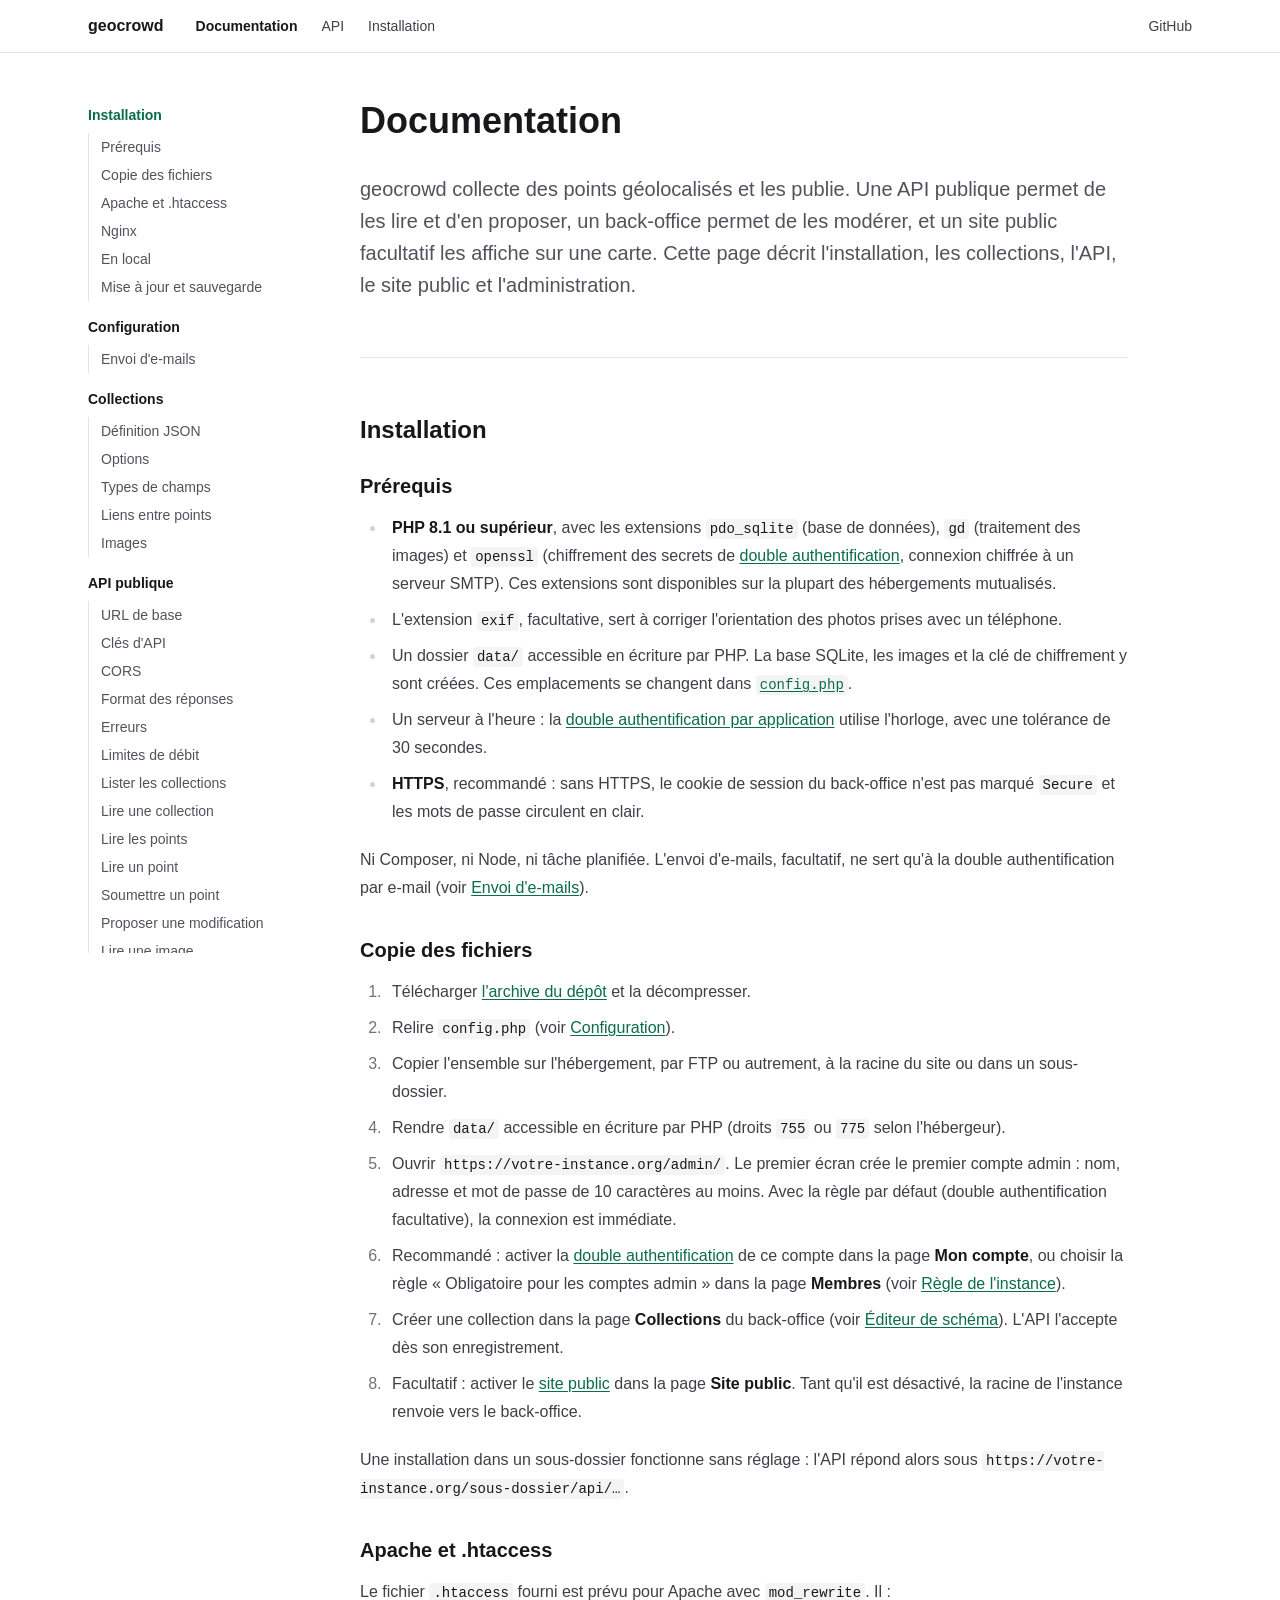
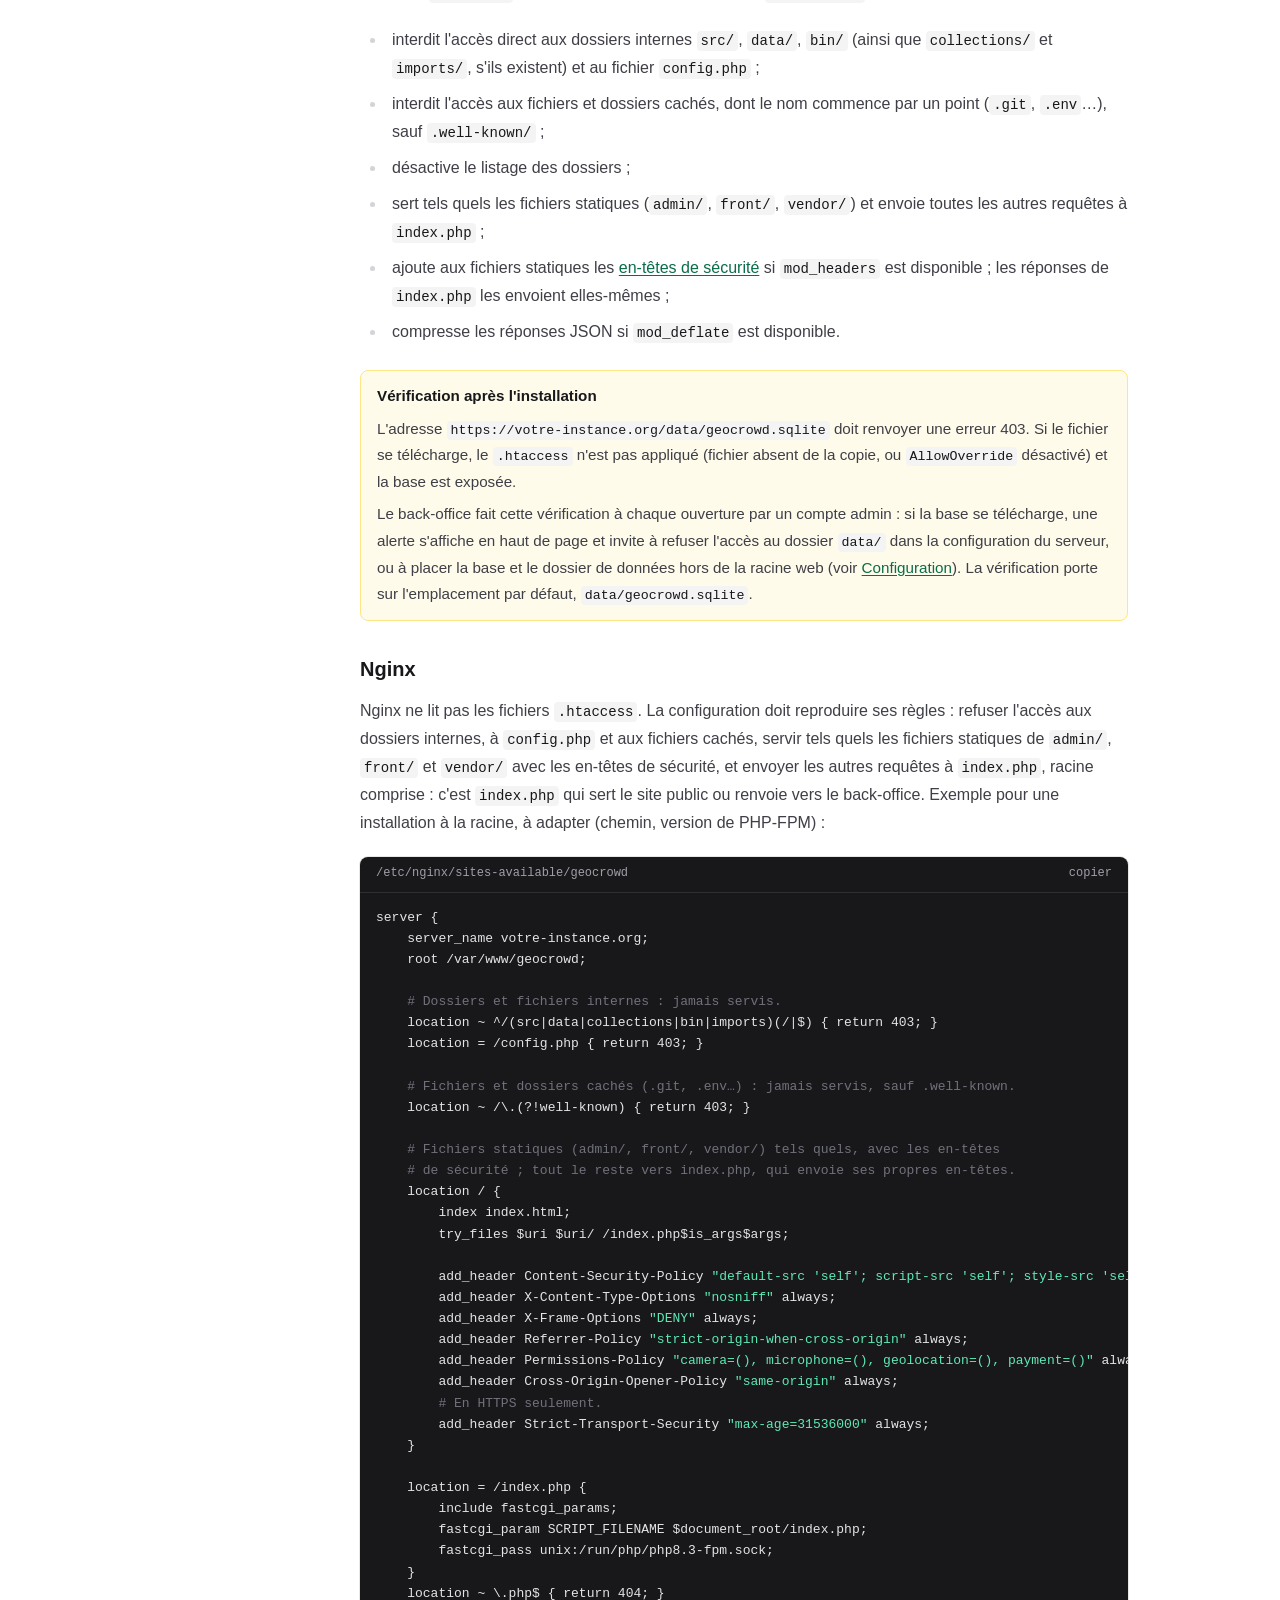
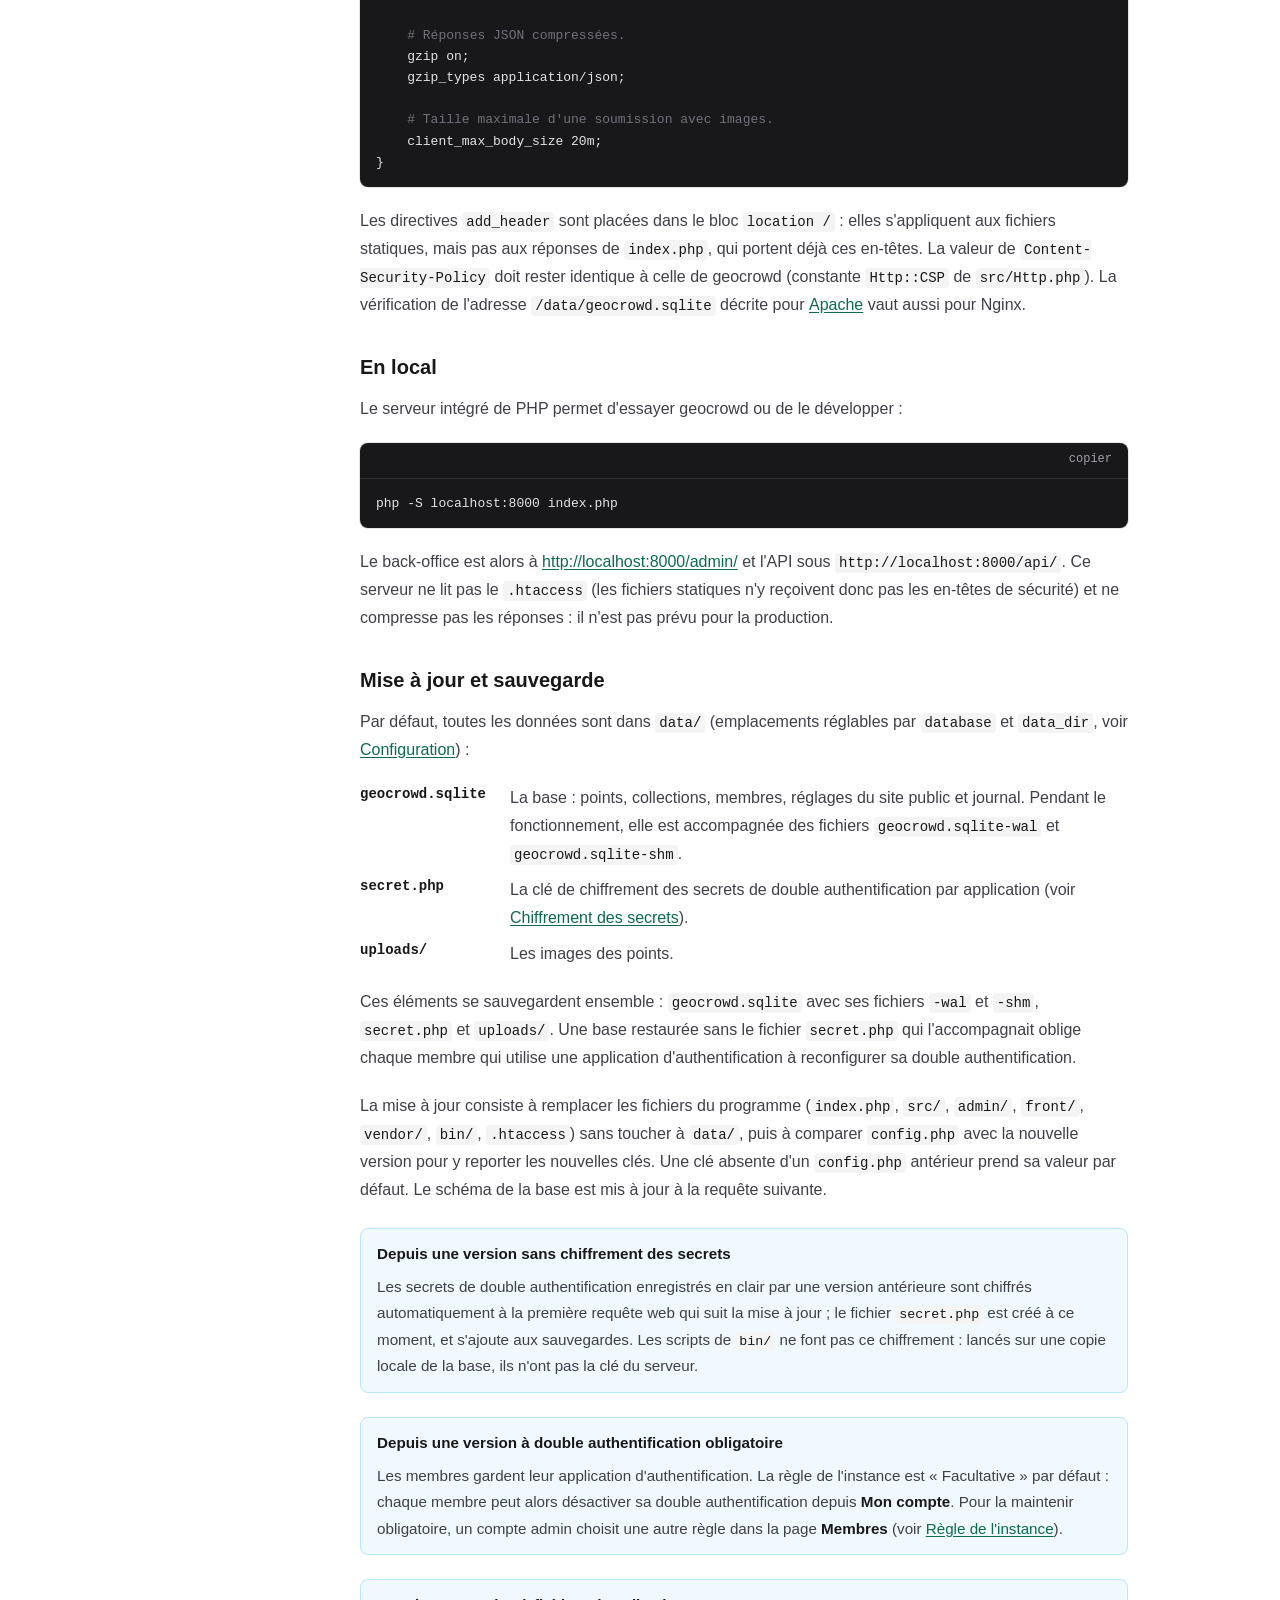
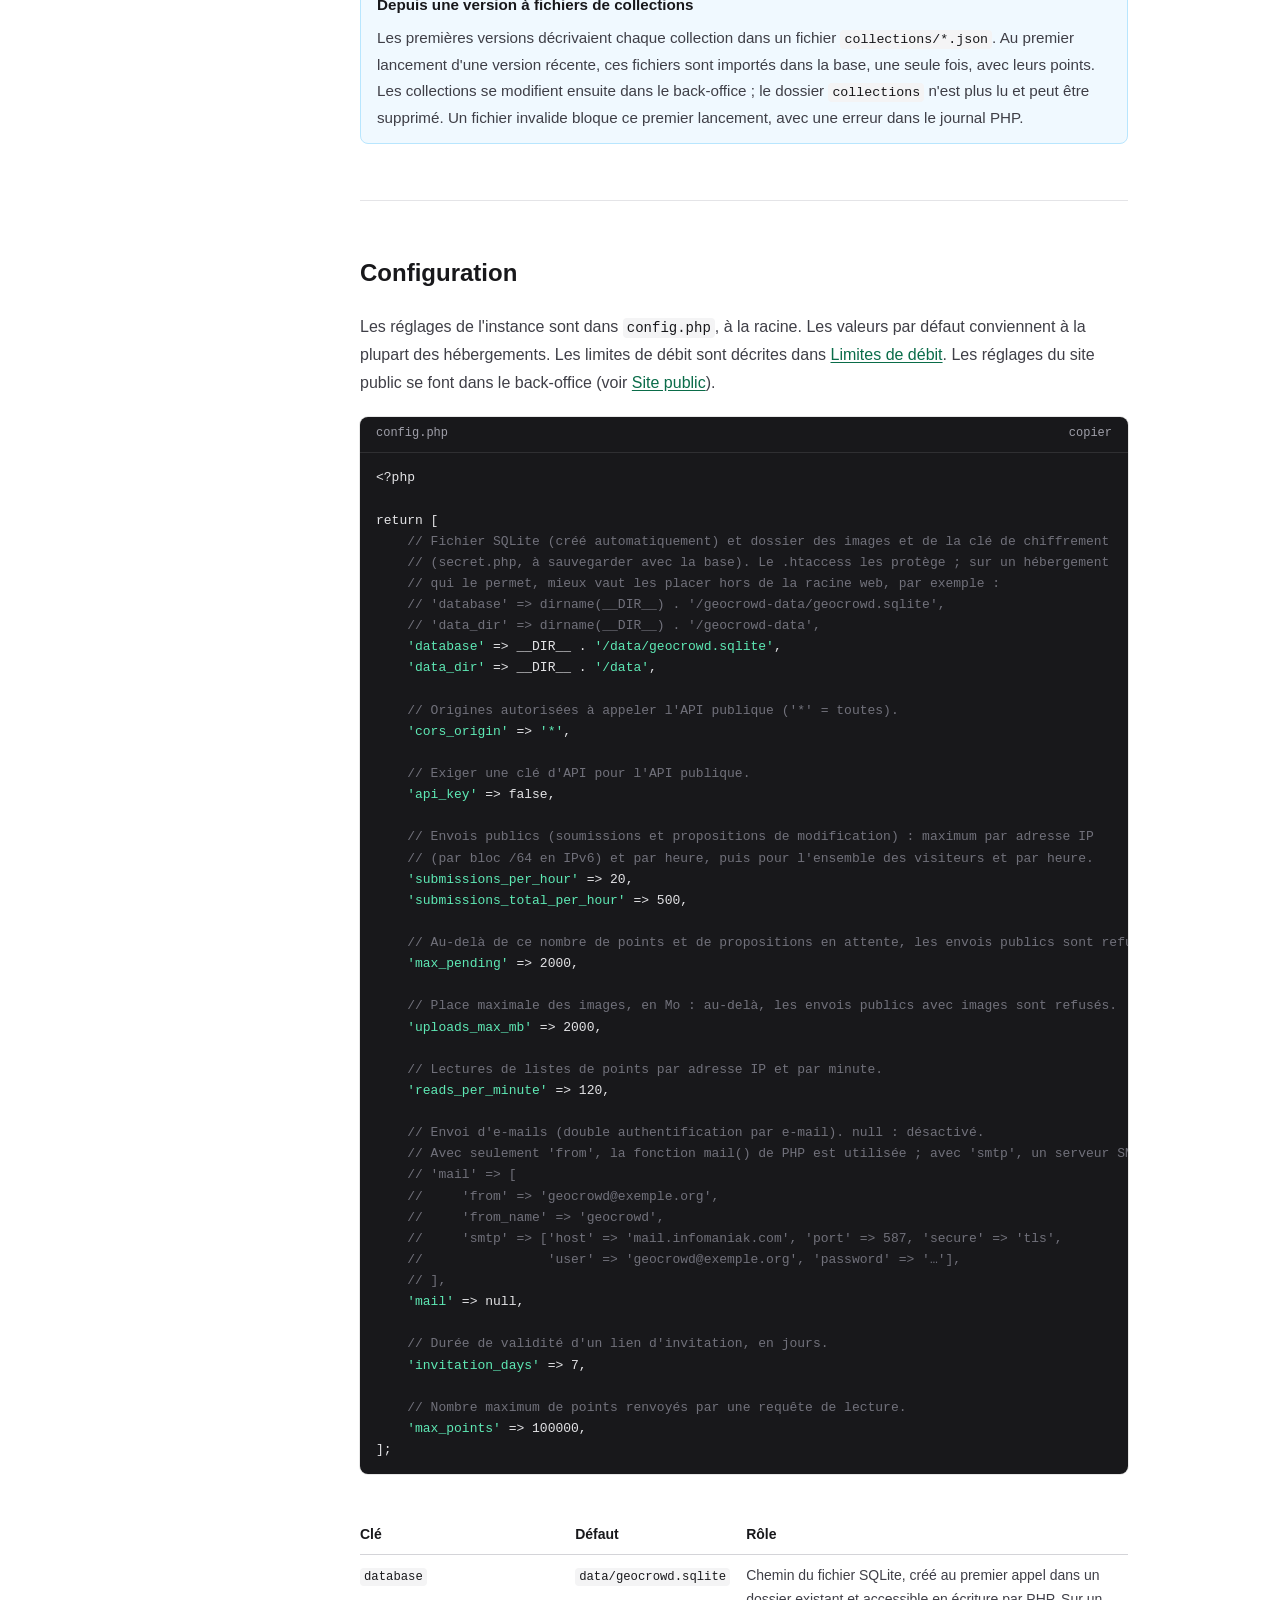
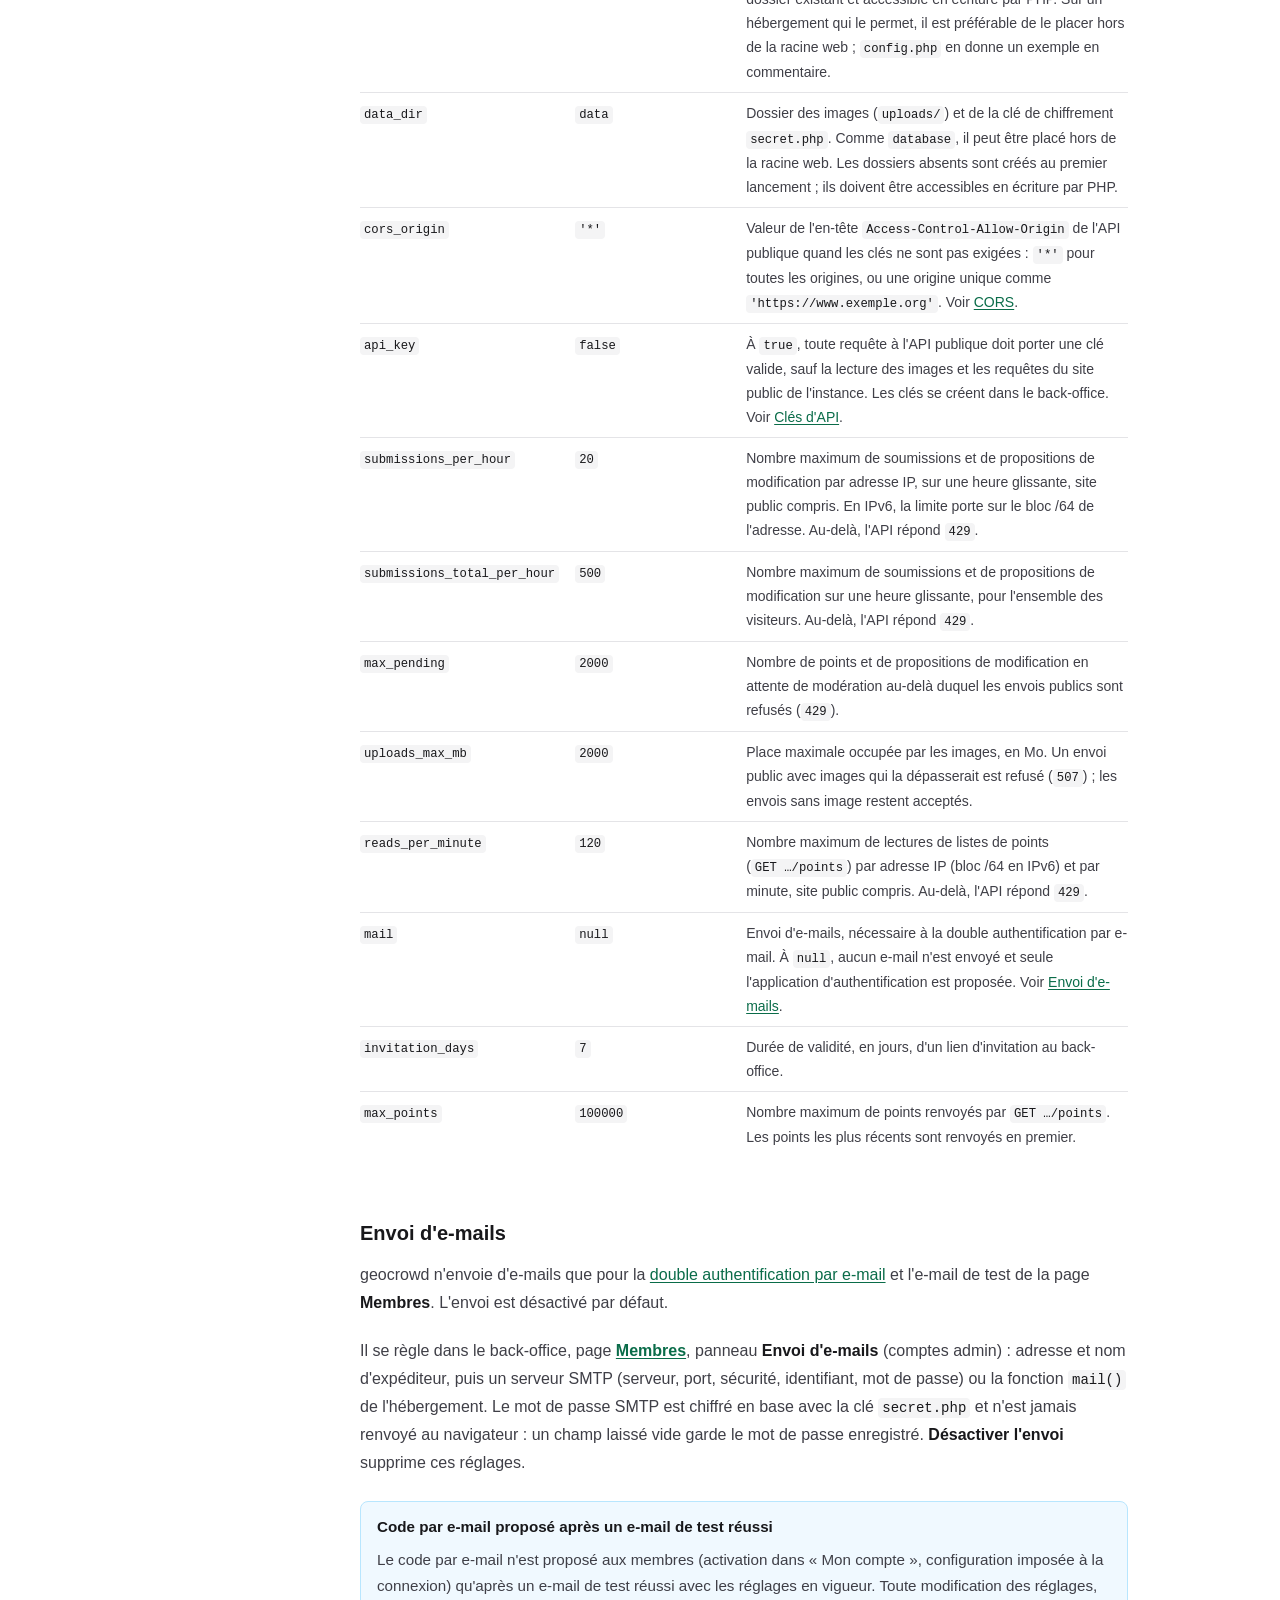
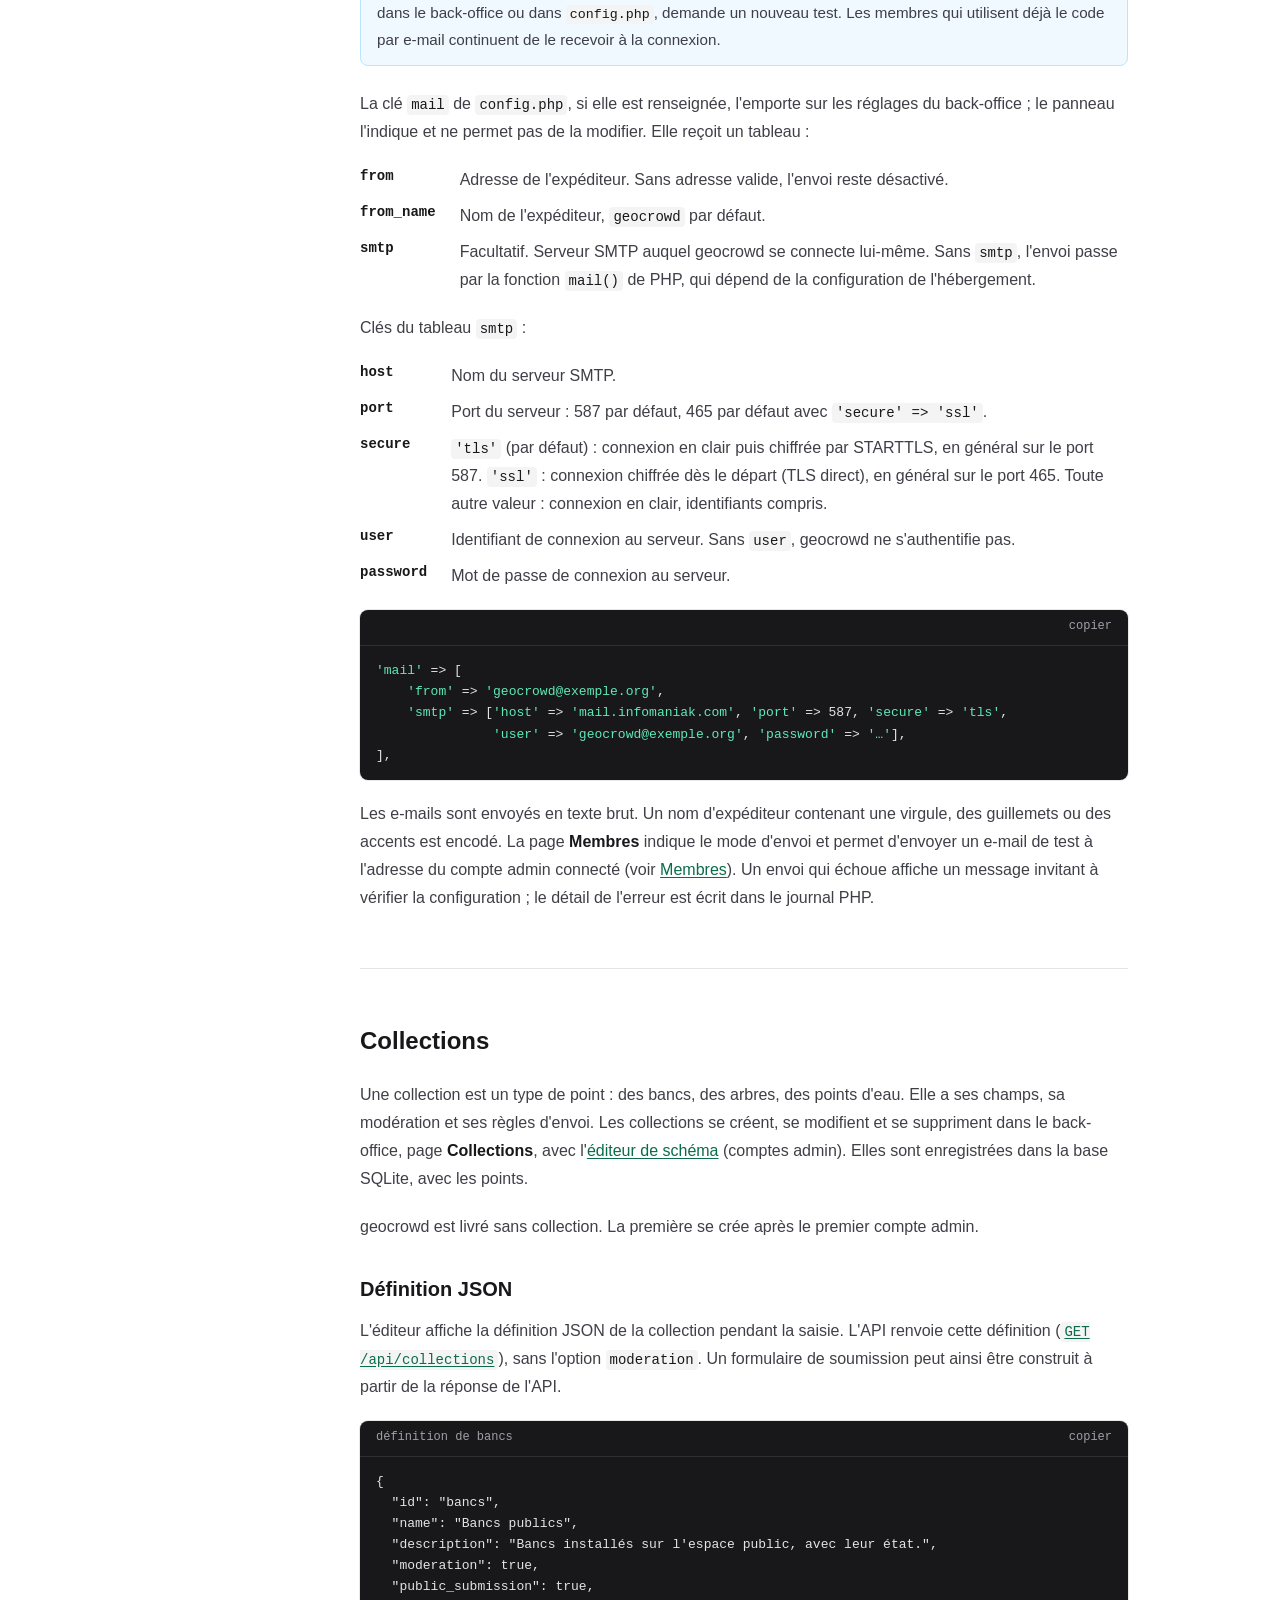
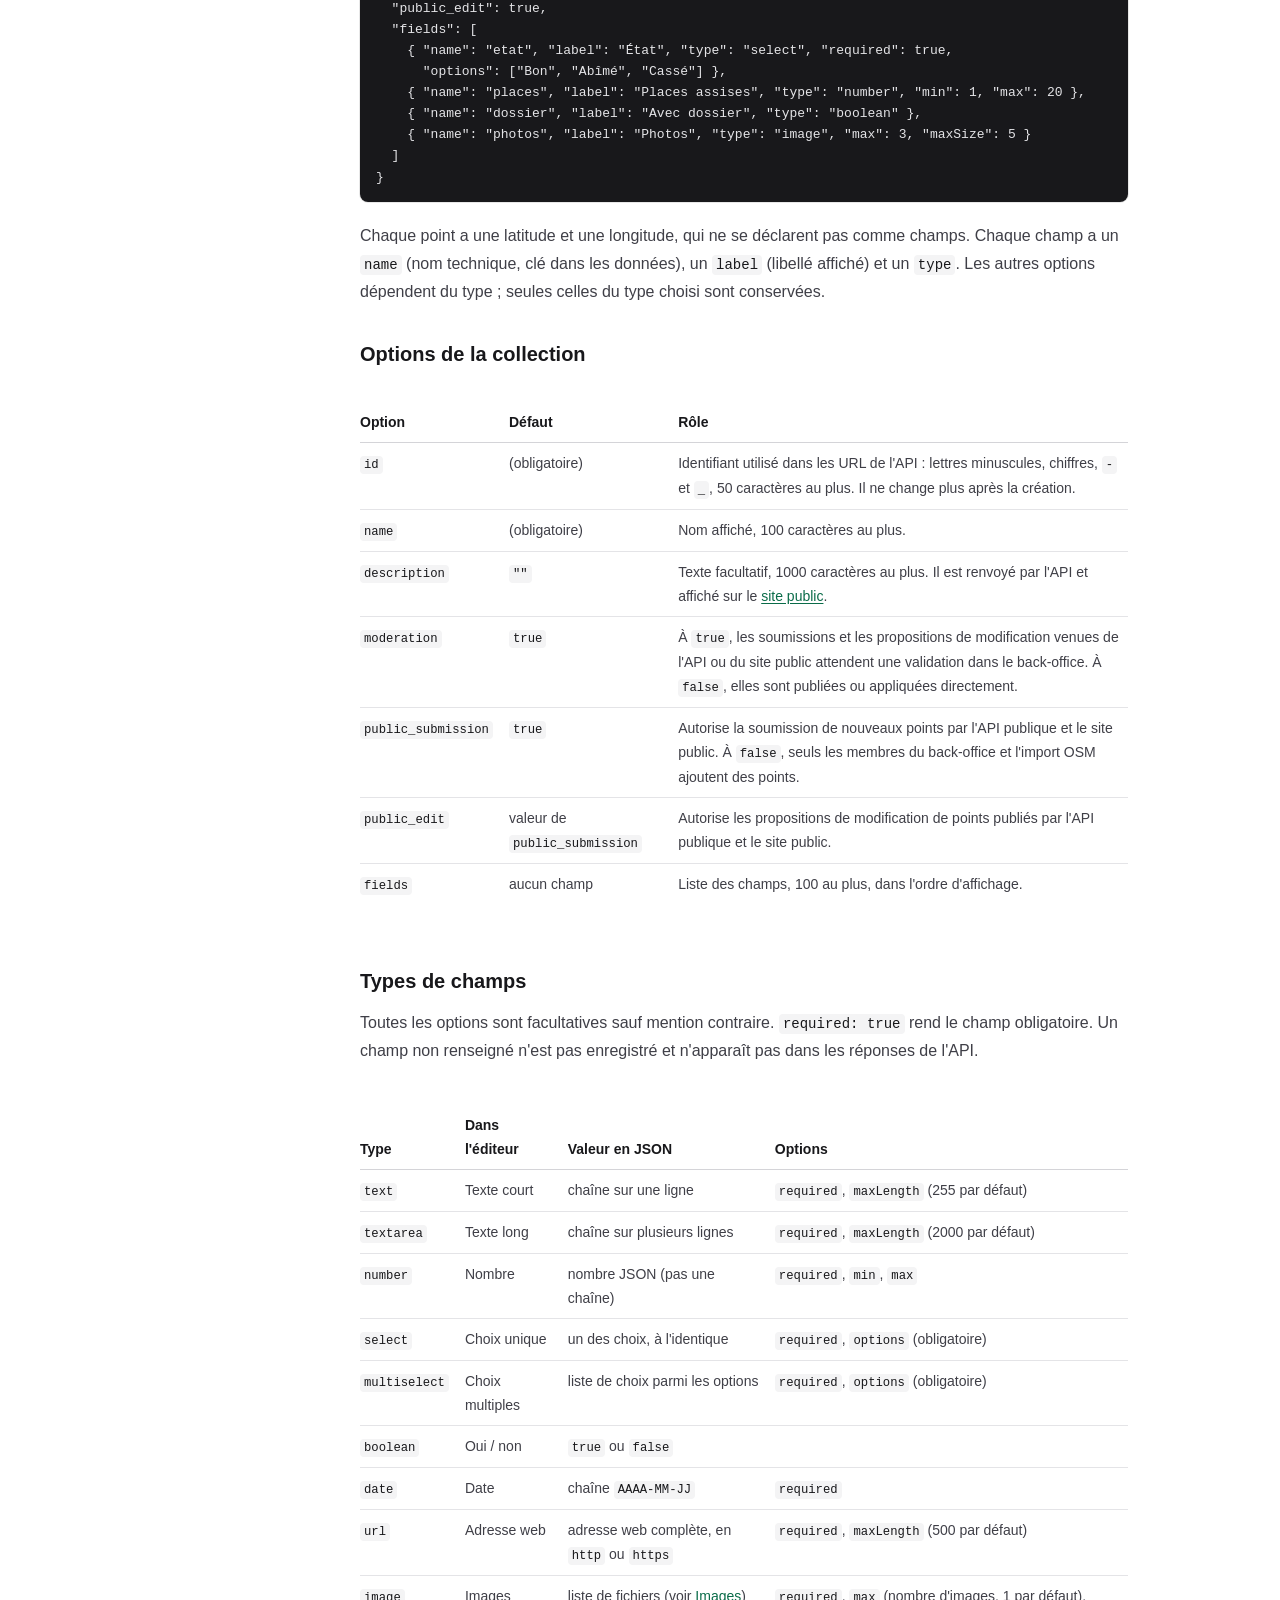
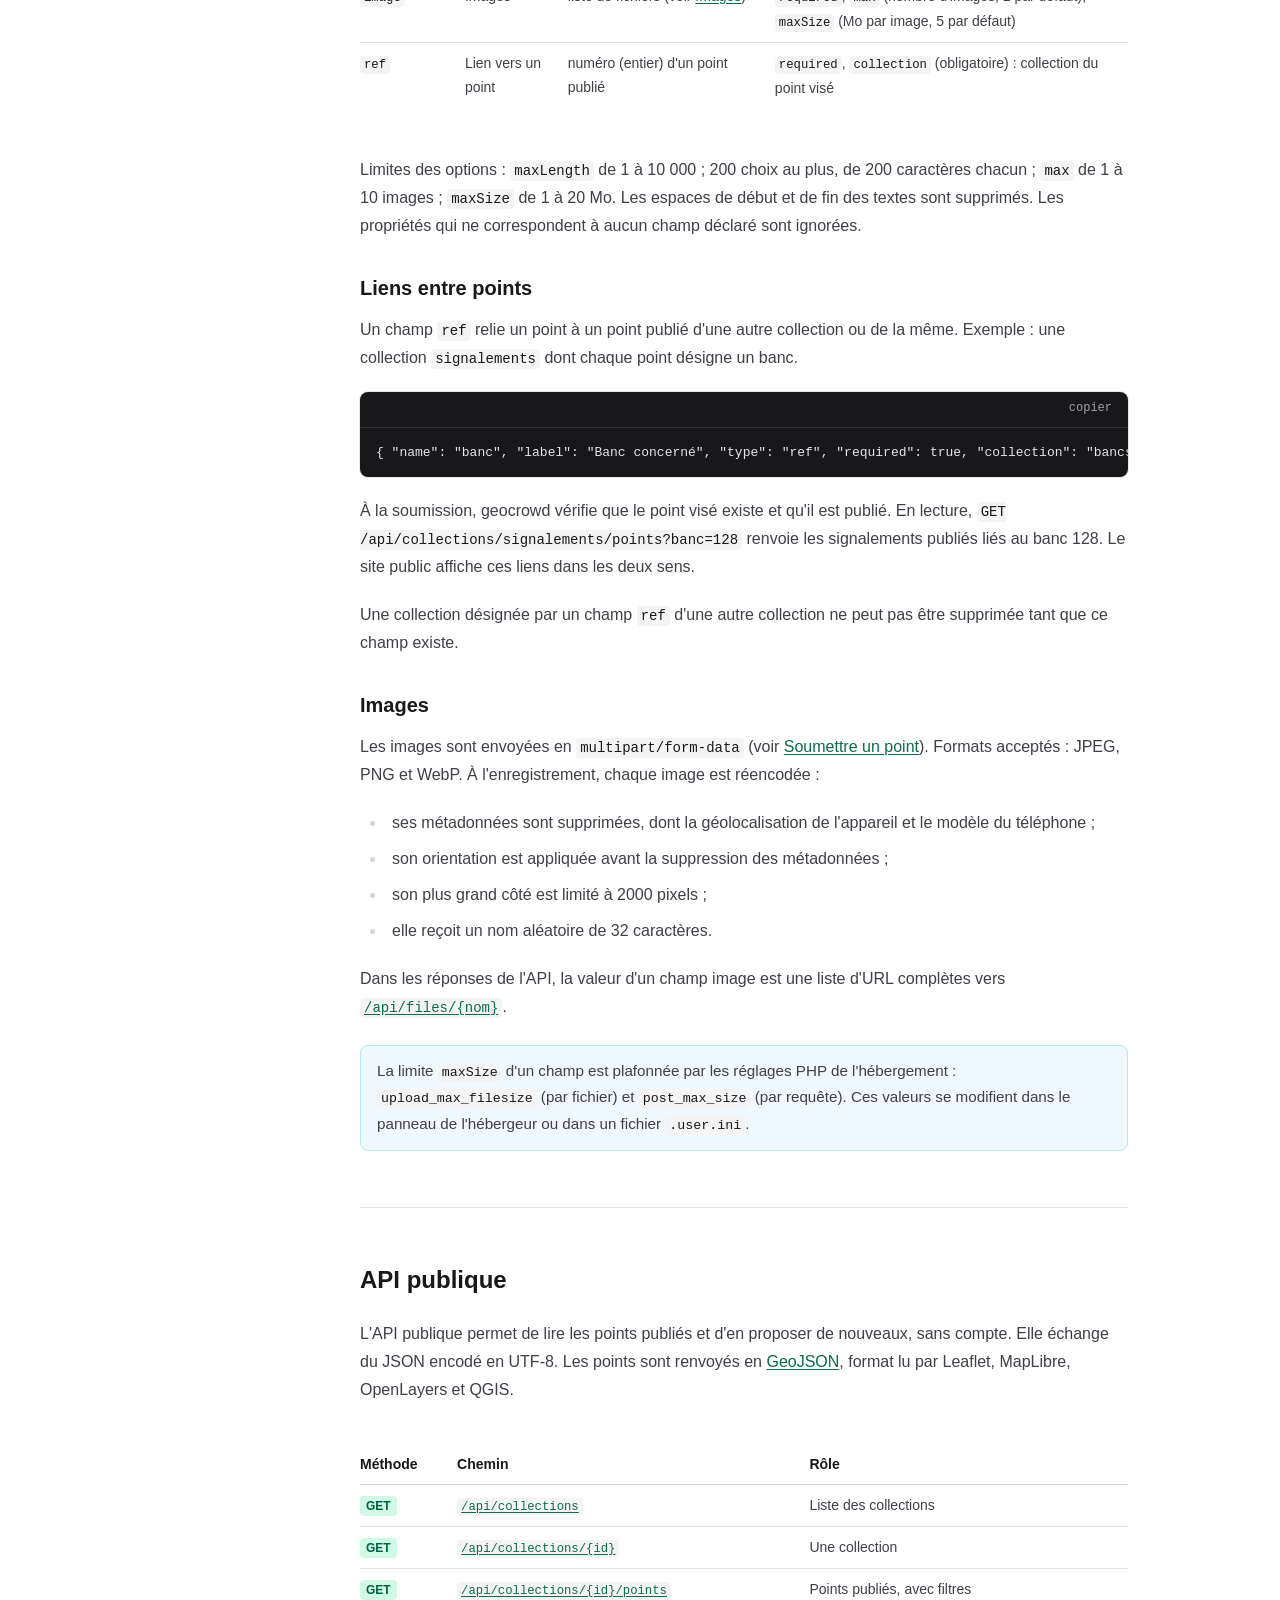
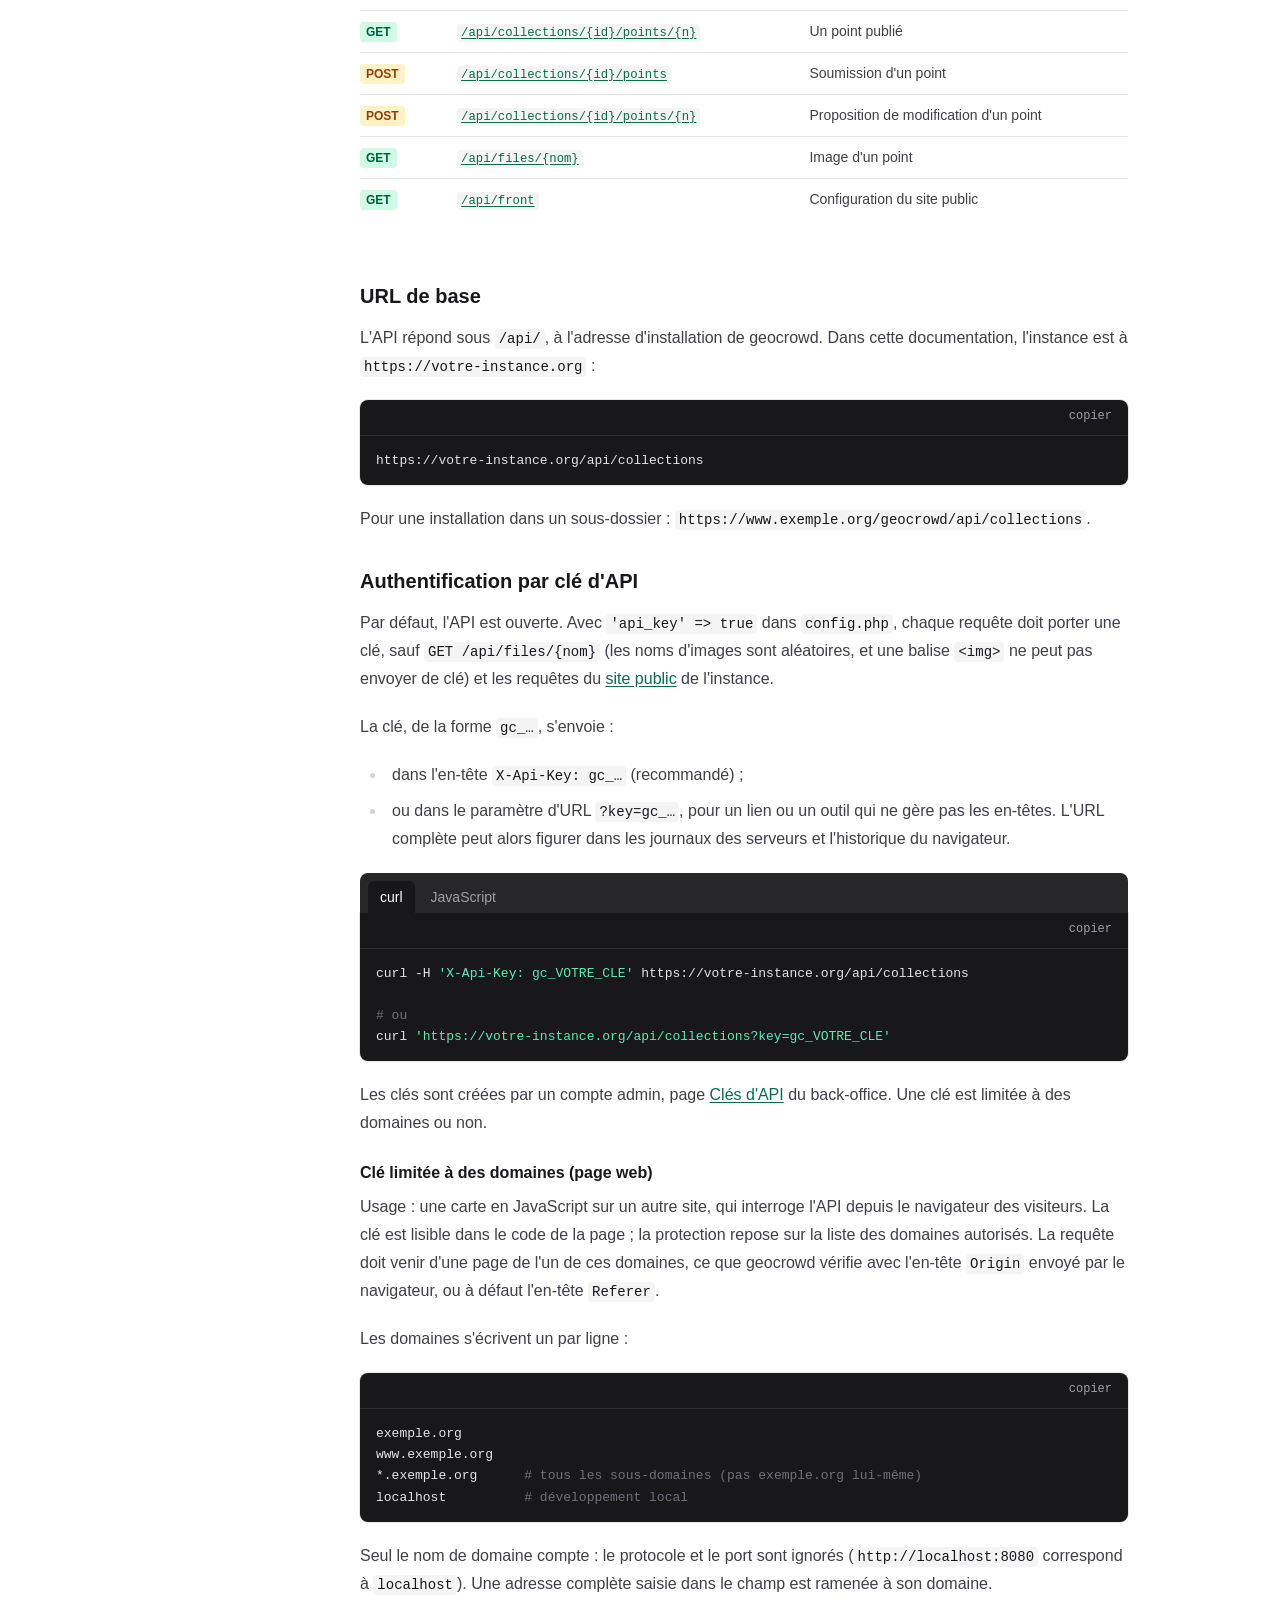
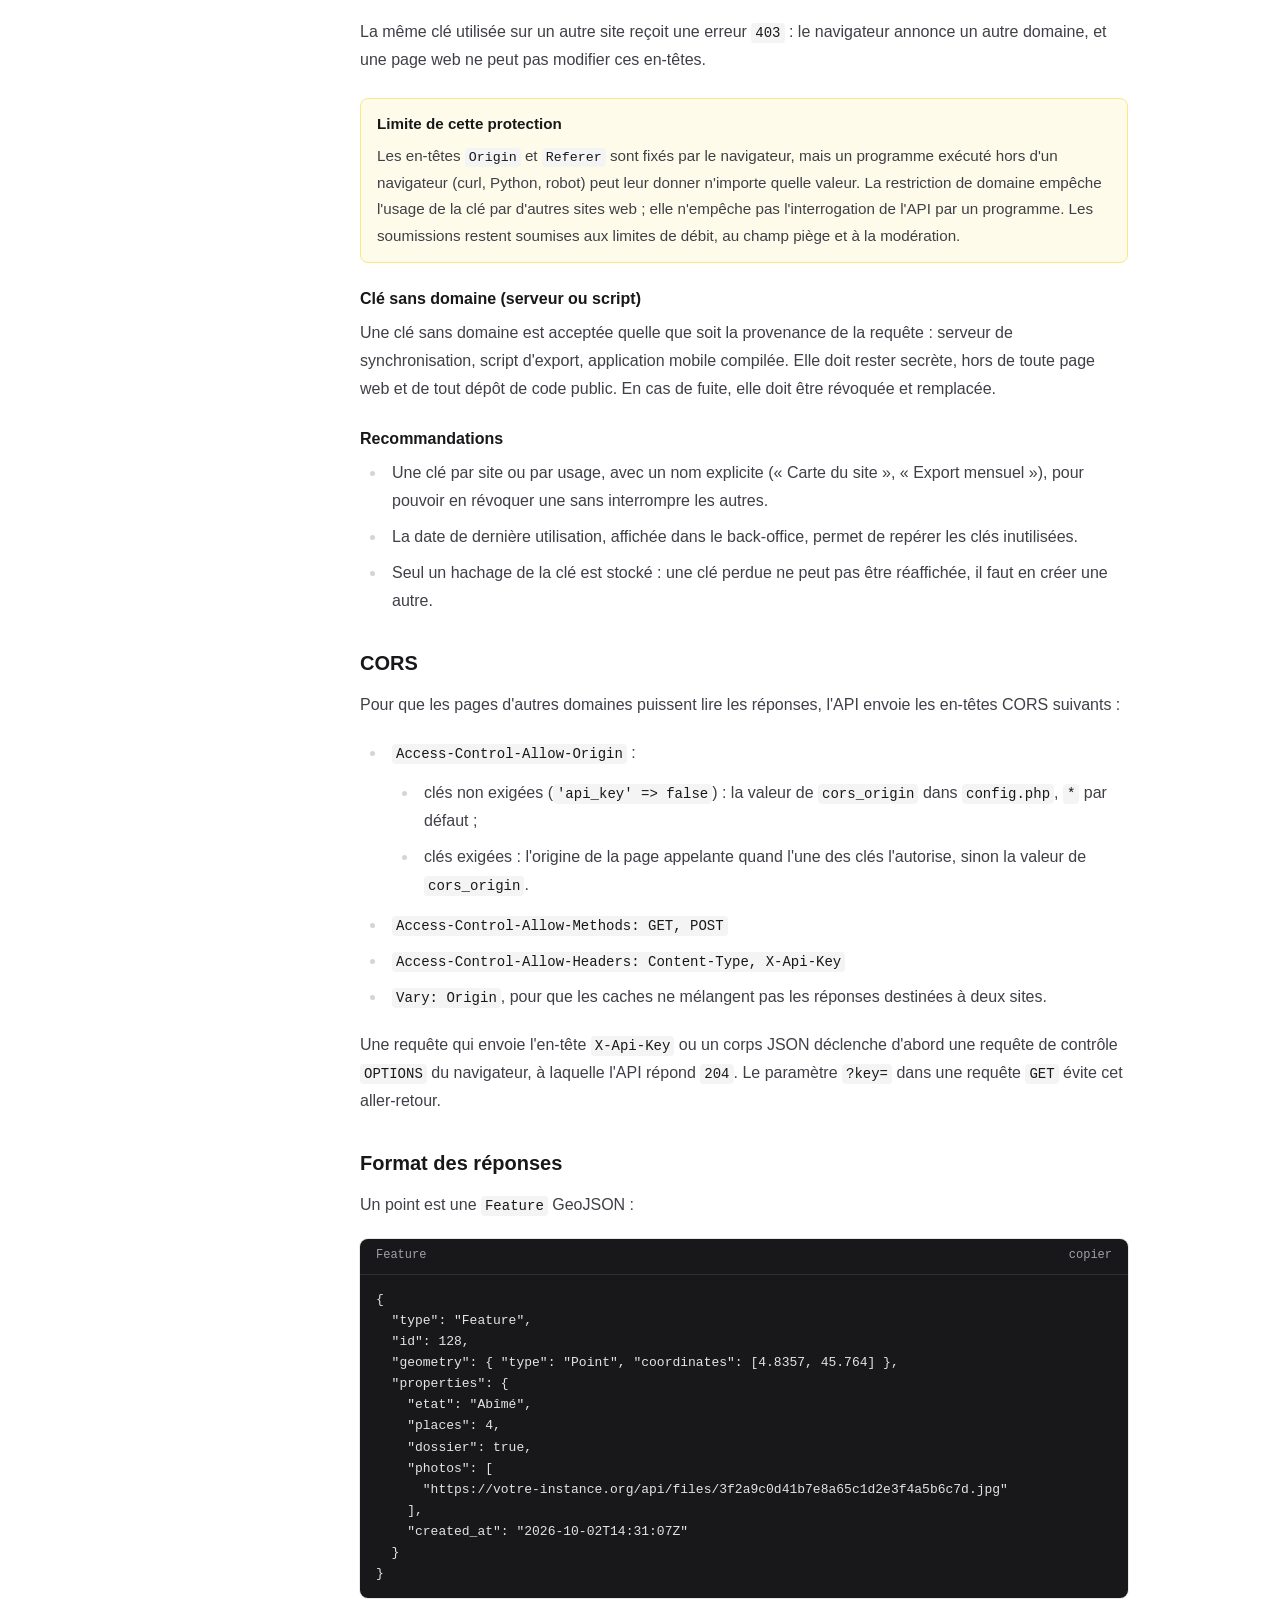
==== commit 44867026: "first commit" ====
--- a/documentation.html
+++ b/documentation.html
@@ -322,7 +322,13 @@
         </div>
 
         <h3 id="envoi-emails">Envoi d'e-mails</h3>
-        <p>geocrowd n'envoie d'e-mails que pour la <a href="#methodes-2fa">double authentification par e-mail</a> et l'e-mail de test de la page <strong>Membres</strong>. L'envoi est désactivé par défaut (<code>'mail' =&gt; null</code>). Pour l'activer, la clé <code>mail</code> reçoit un tableau :</p>
+        <p>geocrowd n'envoie d'e-mails que pour la <a href="#methodes-2fa">double authentification par e-mail</a> et l'e-mail de test de la page <strong>Membres</strong>. L'envoi est désactivé par défaut.</p>
+        <p>Il se règle dans le back-office, page <a href="#membres"><strong>Membres</strong></a>, panneau <strong>Envoi d'e-mails</strong> (comptes admin) : adresse et nom d'expéditeur, puis un serveur SMTP (serveur, port, sécurité, identifiant, mot de passe) ou la fonction <code>mail()</code> de l'hébergement. Le mot de passe SMTP est chiffré en base avec la clé <code>secret.php</code> et n'est jamais renvoyé au navigateur : un champ laissé vide garde le mot de passe enregistré. <strong>Désactiver l'envoi</strong> supprime ces réglages.</p>
+        <div class="note">
+          <strong>Code par e-mail proposé après un e-mail de test réussi</strong>
+          <p>Le code par e-mail n'est proposé aux membres (activation dans « Mon compte », configuration imposée à la connexion) qu'après un e-mail de test réussi avec les réglages en vigueur. Toute modification des réglages, dans le back-office ou dans <code>config.php</code>, demande un nouveau test. Les membres qui utilisent déjà le code par e-mail continuent de le recevoir à la connexion.</p>
+        </div>
+        <p>La clé <code>mail</code> de <code>config.php</code>, si elle est renseignée, l'emporte sur les réglages du back-office ; le panneau l'indique et ne permet pas de la modifier. Elle reçoit un tableau :</p>
         <dl class="params">
           <dt>from</dt>
           <dd>Adresse de l'expéditeur. Sans adresse valide, l'envoi reste désactivé.</dd>
@@ -349,7 +355,7 @@
     <span class="s">'smtp'</span> =&gt; [<span class="s">'host'</span> =&gt; <span class="s">'mail.infomaniak.com'</span>, <span class="s">'port'</span> =&gt; 587, <span class="s">'secure'</span> =&gt; <span class="s">'tls'</span>,
                <span class="s">'user'</span> =&gt; <span class="s">'geocrowd@exemple.org'</span>, <span class="s">'password'</span> =&gt; <span class="s">'…'</span>],
 ],</code></pre>
-        <p>Les e-mails sont envoyés en texte brut. La page <strong>Membres</strong> indique le mode d'envoi (serveur SMTP ou fonction <code>mail()</code> de PHP) et permet d'envoyer un e-mail de test à l'adresse du compte admin connecté (voir <a href="#membres">Membres</a>). Un envoi qui échoue affiche un message invitant à vérifier la configuration ; le détail de l'erreur est écrit dans le journal PHP.</p>
+        <p>Les e-mails sont envoyés en texte brut. Un nom d'expéditeur contenant une virgule, des guillemets ou des accents est encodé. La page <strong>Membres</strong> indique le mode d'envoi et permet d'envoyer un e-mail de test à l'adresse du compte admin connecté (voir <a href="#membres">Membres</a>). Un envoi qui échoue affiche un message invitant à vérifier la configuration ; le détail de l'erreur est écrit dans le journal PHP.</p>
       </section>
 
       <!-- ============================================================ -->
@@ -1261,18 +1267,18 @@
         <p>Le panneau <strong>Double authentification</strong> de la page regroupe :</p>
         <ul>
           <li>la <strong>règle</strong> de l'instance : « Facultative : chaque membre choisit », « Obligatoire pour les comptes admin » ou « Obligatoire pour tous les membres », appliquée par <strong>Enregistrer</strong> (voir <a href="#regle-2fa">Règle de l'instance</a>) ;</li>
-          <li>le mode d'envoi des e-mails : serveur SMTP, fonction <code>mail()</code> de PHP, ou envoi non configuré, auquel cas seule l'application d'authentification est proposée aux membres (voir <a href="#envoi-emails">Envoi d'e-mails</a>) ;</li>
-          <li><strong>Envoyer un e-mail de test</strong>, présent quand l'envoi est configuré : un e-mail est envoyé à l'adresse du compte admin connecté, et l'erreur éventuelle s'affiche dans le panneau.</li>
-        </ul>
+          <li>l'état de l'envoi d'e-mails : non configuré, configuré mais pas encore testé, ou testé ; le code par e-mail n'est proposé aux membres que dans ce dernier cas.</li>
+        </ul>
+        <p>Le panneau <strong>Envoi d'e-mails</strong> règle l'expéditeur et le mode d'envoi (voir <a href="#envoi-emails">Envoi d'e-mails</a>). Il propose <strong>Enregistrer</strong>, <strong>Désactiver l'envoi</strong> et <strong>Envoyer un e-mail de test</strong> : un e-mail est envoyé à l'adresse du compte admin connecté, l'erreur éventuelle s'affiche dans le panneau, et un envoi réussi rend le code par e-mail disponible pour les membres. Quand l'envoi est réglé dans <code>config.php</code>, le panneau est en lecture seule.</p>
 
         <h3 id="mon-compte">Mon compte</h3>
         <p>La page <strong>Mon compte</strong> affiche le nom, l'adresse et le rôle du membre connecté, et l'état de sa double authentification : méthode utilisée et, le cas échéant, « Obligatoire pour votre compte ». Elle propose :</p>
         <ul>
-          <li><strong>Activer avec une application</strong> et <strong>Activer par e-mail</strong> (ce dernier seulement si l'envoi d'e-mails est configuré) ; une fois la double authentification activée, <strong>Passer à une application</strong> ou <strong>Passer au code par e-mail</strong> (voir <a href="#totp-activation">Activation</a>) ;</li>
+          <li><strong>Activer avec une application</strong> et <strong>Activer par e-mail</strong> (ce dernier seulement si l'envoi d'e-mails est configuré et testé) ; une fois la double authentification activée, <strong>Passer à une application</strong>, <strong>Changer d'application ou de téléphone</strong> ou <strong>Passer au code par e-mail</strong> (voir <a href="#totp-activation">Activation</a>) ;</li>
           <li><strong>Désactiver</strong>, absent quand la règle de l'instance impose la double authentification au membre (voir <a href="#desactivation-2fa">Désactivation</a>) ;</li>
           <li>dans la partie <strong>Codes de secours</strong>, le nombre de codes restants et <strong>Générer de nouveaux codes</strong> (voir <a href="#codes-de-secours">Codes de secours</a>).</li>
         </ul>
-        <p>La désactivation et la génération de nouveaux codes de secours demandent le mot de passe du compte.</p>
+        <p>Chacune de ces actions redemande le mot de passe du compte : une session détournée ne peut ni remplacer le second facteur, ni obtenir de nouveaux codes de secours.</p>
 
         <h3 id="moderation">Modération</h3>
         <p>La page <strong>Modération</strong> liste les points en attente ; leur nombre figure dans le menu. Pour chaque point, la page affiche sa position sur la carte et ses champs, et propose les actions suivantes :</p>
@@ -1283,6 +1289,7 @@
           <li><strong>supprimer</strong> : le point et ses images sont effacés définitivement.</li>
         </ul>
         <p>La page <strong>Points</strong> liste tous les points par statut (publiés, en attente, refusés). Les membres peuvent y ajouter un point, publié directement.</p>
+        <p>Les listes sont paginées par 20, mais la carte affiche <strong>tous</strong> les points de la liste (statut et collection choisis). Quand plus de 4 000 points sont dans la vue, ils sont regroupés en pastilles chiffrées : un clic zoome dessus. Une fois zoomé, chaque point apparaît ; un clic ouvre sa fiche. Changer de statut ou de collection recadre la carte sur tous les points concernés.</p>
 
         <h3 id="modifications">Modifications</h3>
         <p>La page <strong>Modifications</strong> liste les <a href="#ep-modifier">propositions de modification</a> en attente. Pour chacune :</p>
@@ -1382,7 +1389,7 @@
           <dt>Application</dt>
           <dd>Méthode recommandée. Le code est affiché par une application d'authentification compatible TOTP : Aegis, FreeOTP, Google Authenticator, Microsoft Authenticator, 1Password, Bitwarden, KeePassXC, etc. Elle fonctionne sans réseau et ne dépend pas de la sécurité d'une boîte mail.</dd>
           <dt>E-mail</dt>
-          <dd>Le code est envoyé à l'adresse du compte à chaque connexion. Il est valable 10 minutes. Cette méthode n'est proposée que si l'<a href="#envoi-emails">envoi d'e-mails</a> est configuré. Elle est moins sûre : elle vaut ce que vaut la sécurité de la boîte mail.</dd>
+          <dd>Le code est envoyé à l'adresse du compte à chaque connexion. Il est valable 10 minutes. Cette méthode n'est proposée que si l'<a href="#envoi-emails">envoi d'e-mails</a> est configuré et qu'un e-mail de test a réussi avec les réglages en vigueur. Elle est moins sûre : elle vaut ce que vaut la sécurité de la boîte mail.</dd>
         </dl>
         <div class="note">
           <strong>Application : ni e-mail, ni SMS</strong>
@@ -1390,7 +1397,7 @@
         </div>
 
         <h3 id="totp-activation">Activation</h3>
-        <p>La double authentification s'active depuis la page <a href="#mon-compte"><strong>Mon compte</strong></a>, ou à la connexion quand la règle de l'instance l'impose au membre. À la connexion, le choix entre les deux méthodes n'est proposé que si l'envoi d'e-mails est configuré ; sinon, l'application est demandée directement.</p>
+        <p>La double authentification s'active depuis la page <a href="#mon-compte"><strong>Mon compte</strong></a>, ou à la connexion quand la règle de l'instance l'impose au membre. À la connexion, le choix entre les deux méthodes n'est proposé que si l'envoi d'e-mails est configuré et testé ; sinon, l'application est demandée directement.</p>
         <p>Avec une application :</p>
         <ol>
           <li>Le back-office affiche un QR code et la clé correspondante, pour une saisie manuelle.</li>
